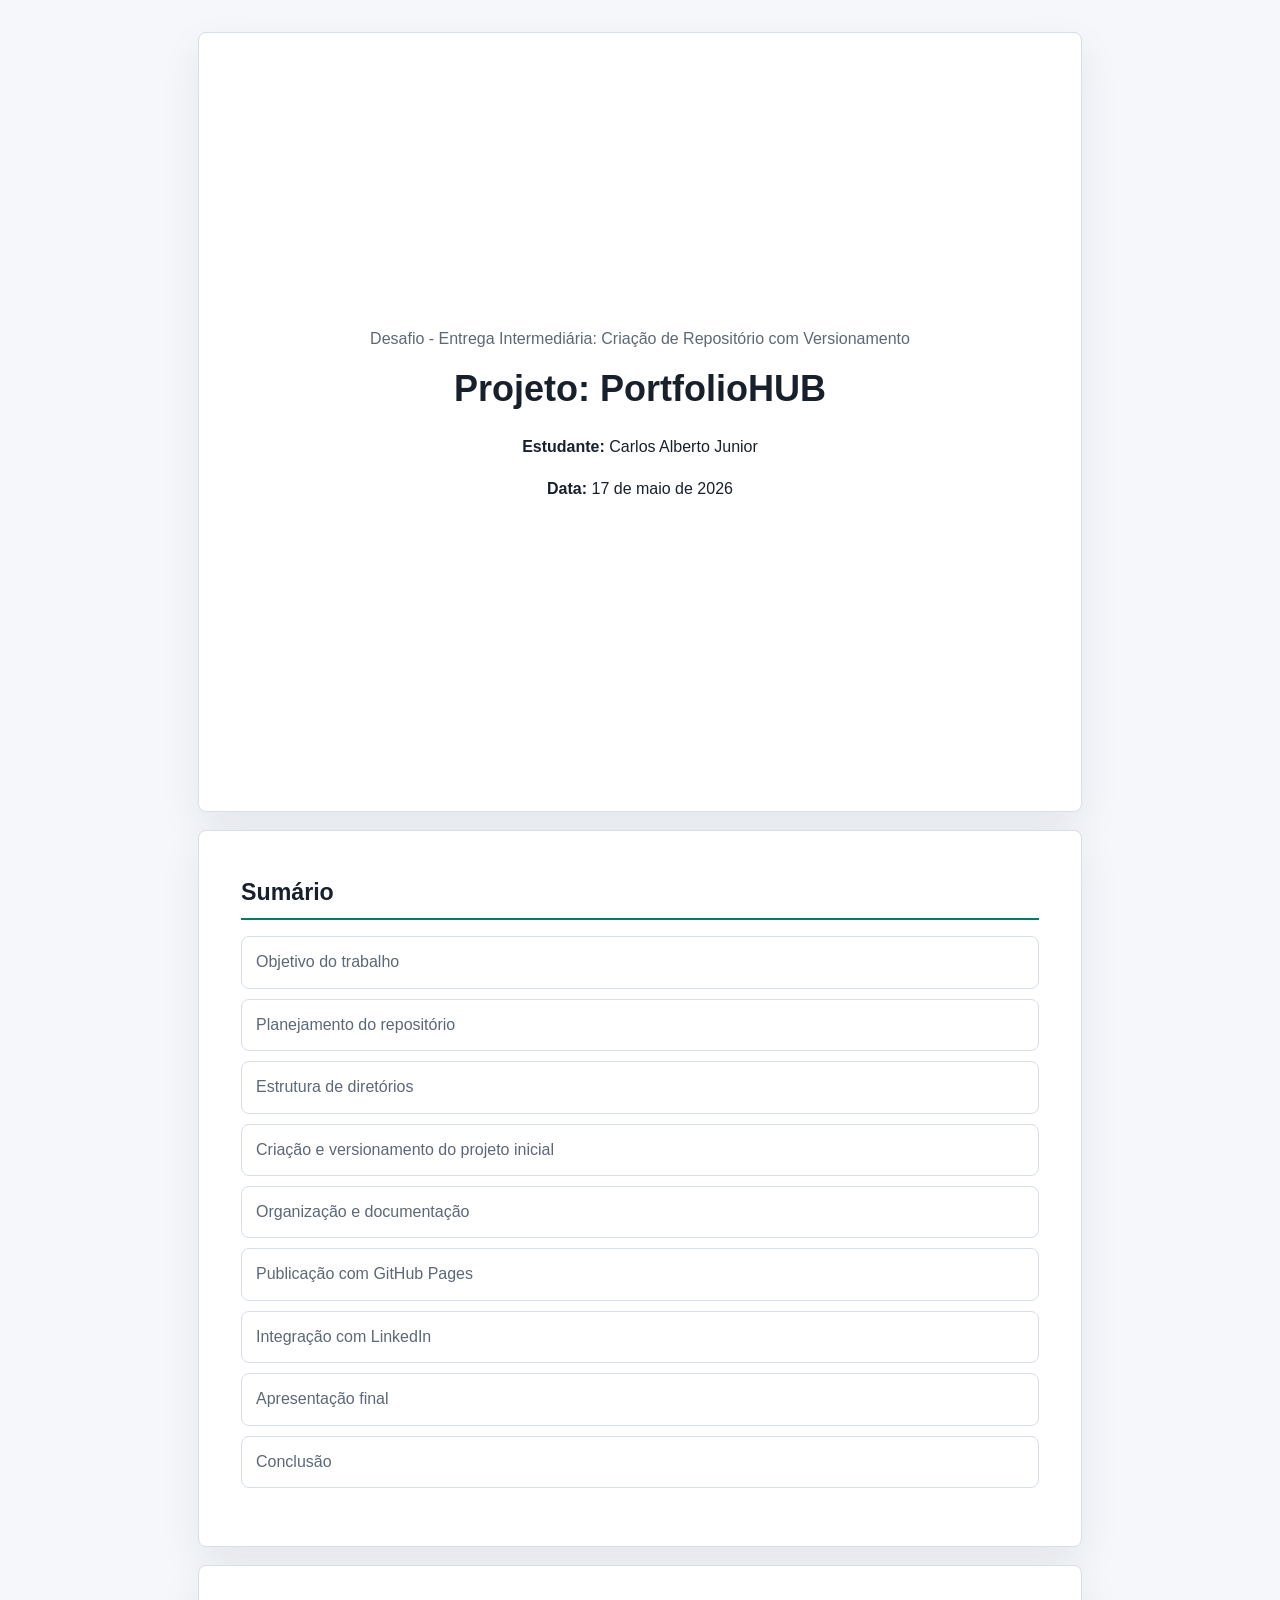
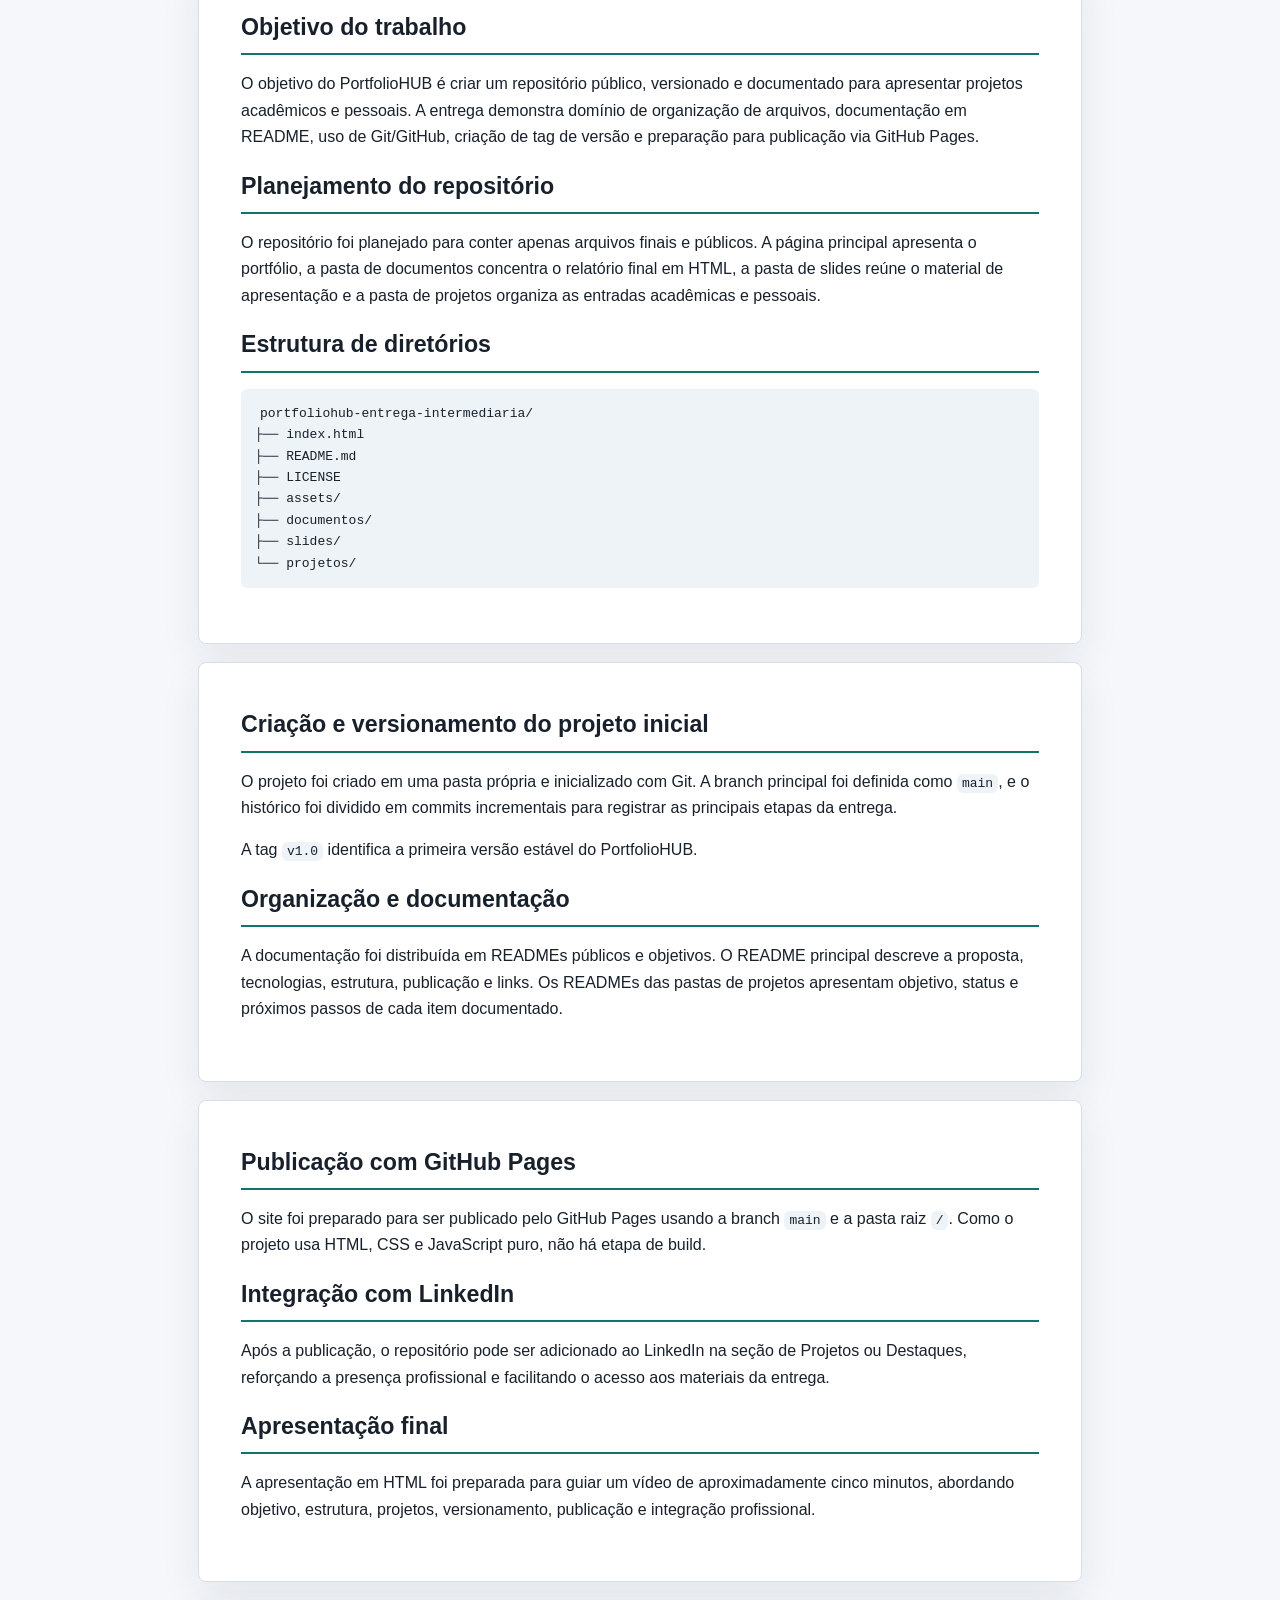
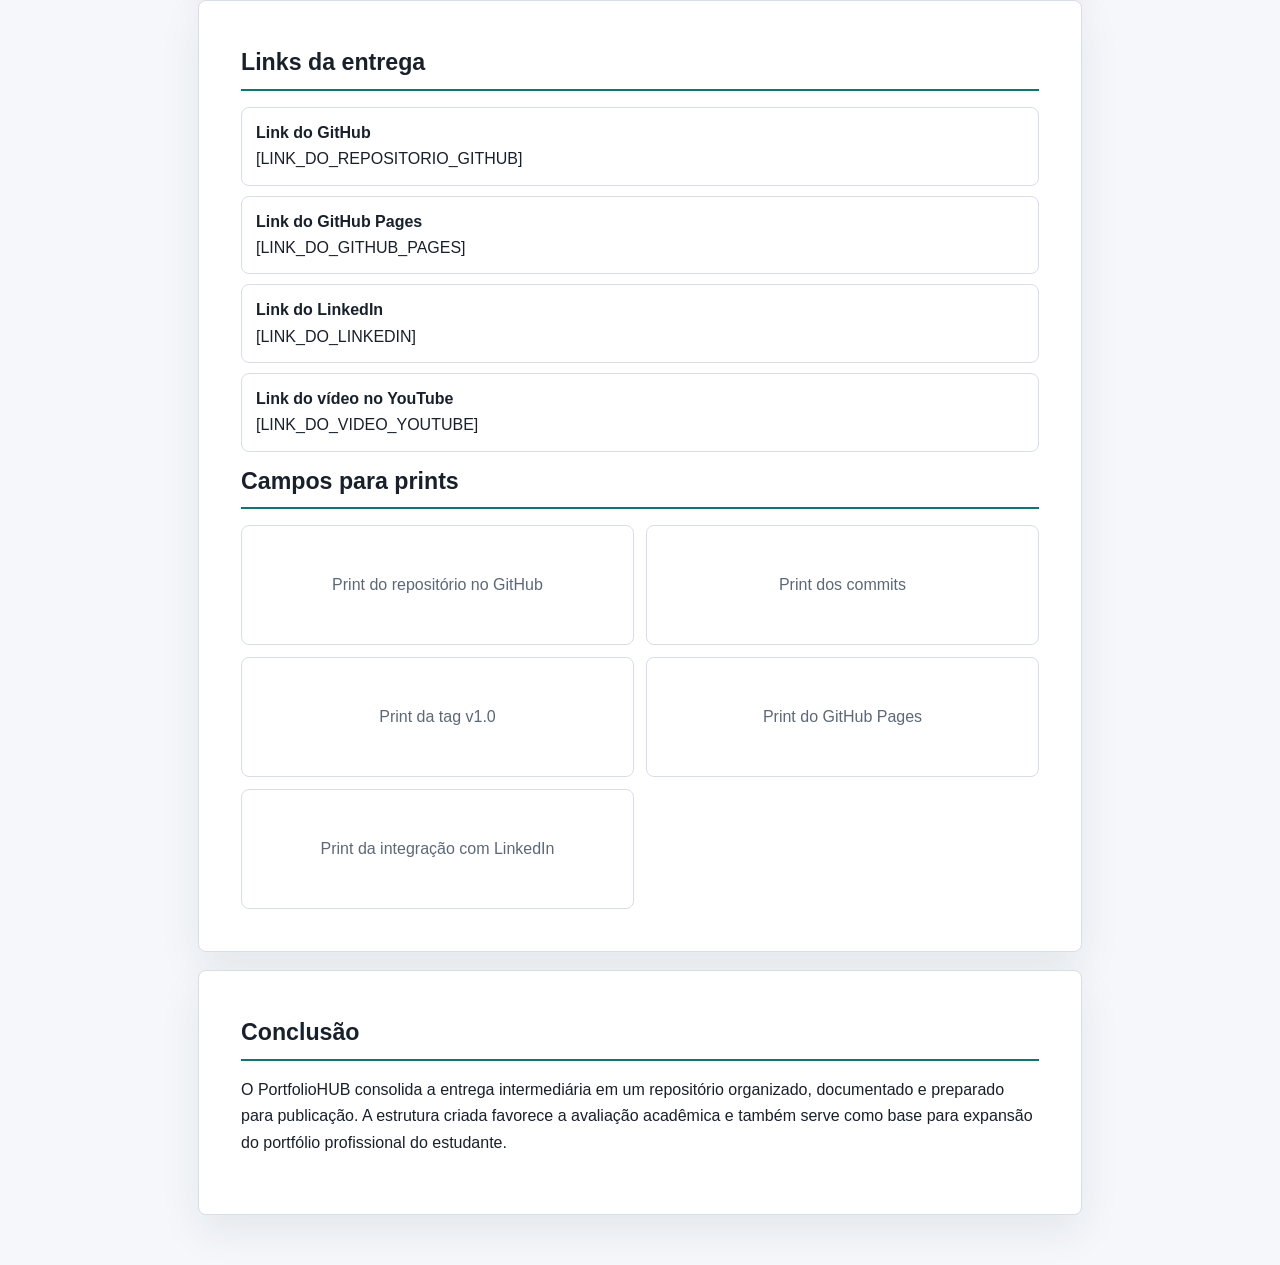
==== documentos/relatorio-final.html @ 45b8c70b "docs: adiciona documentação dos projetos e relatório final" ====
<!DOCTYPE html>
<html lang="pt-BR">
<head>
  <meta charset="UTF-8">
  <meta name="viewport" content="width=device-width, initial-scale=1.0">
  <title>Relatório Final | PortfolioHUB</title>
  <style>
    :root {
      --ink: #18202b;
      --muted: #5c6877;
      --line: #d8dee8;
      --accent: #0f766e;
      --bg: #f5f7fb;
      --paper: #ffffff;
    }

    * {
      box-sizing: border-box;
    }

    body {
      margin: 0;
      background: var(--bg);
      color: var(--ink);
      font-family: Arial, Helvetica, sans-serif;
      line-height: 1.65;
    }

    main {
      max-width: 920px;
      margin: 0 auto;
      padding: 32px 18px;
    }

    .page {
      background: var(--paper);
      border: 1px solid var(--line);
      border-radius: 8px;
      margin-bottom: 18px;
      padding: 42px;
      box-shadow: 0 16px 40px rgba(24, 32, 43, 0.08);
    }

    .cover {
      min-height: 780px;
      display: flex;
      flex-direction: column;
      justify-content: center;
      text-align: center;
    }

    h1,
    h2,
    h3,
    p {
      margin-top: 0;
    }

    h1 {
      font-size: 2.25rem;
      line-height: 1.15;
      margin-bottom: 1.5rem;
    }

    h2 {
      border-bottom: 2px solid var(--accent);
      font-size: 1.45rem;
      margin-bottom: 1rem;
      padding-bottom: 0.45rem;
    }

    h3 {
      color: var(--accent);
      font-size: 1rem;
      margin-bottom: 0.4rem;
    }

    .muted,
    li {
      color: var(--muted);
    }

    .summary {
      display: grid;
      gap: 10px;
      list-style: none;
      padding: 0;
    }

    .summary li,
    .field,
    .print-box {
      border: 1px solid var(--line);
      border-radius: 8px;
      padding: 12px 14px;
    }

    .field {
      margin: 10px 0;
    }

    .field strong {
      display: block;
    }

    .print-grid {
      display: grid;
      grid-template-columns: repeat(2, minmax(0, 1fr));
      gap: 12px;
    }

    .print-box {
      align-items: center;
      color: var(--muted);
      display: flex;
      min-height: 120px;
      justify-content: center;
      text-align: center;
    }

    code,
    pre {
      background: #eef3f7;
      border-radius: 6px;
    }

    code {
      padding: 2px 5px;
    }

    pre {
      overflow: auto;
      padding: 14px;
    }

    @media print {
      body {
        background: #ffffff;
      }

      main {
        max-width: none;
        padding: 0;
      }

      .page {
        border: 0;
        box-shadow: none;
        break-after: page;
        margin: 0;
        min-height: 100vh;
      }
    }
  </style>
</head>
<body>
  <main>
    <section class="page cover">
      <p class="muted">Desafio - Entrega Intermediária: Criação de Repositório com Versionamento</p>
      <h1>Projeto: PortfolioHUB</h1>
      <p><strong>Estudante:</strong> Carlos Alberto Junior</p>
      <p><strong>Data:</strong> 17 de maio de 2026</p>
    </section>

    <section class="page">
      <h2>Sumário</h2>
      <ol class="summary">
        <li>Objetivo do trabalho</li>
        <li>Planejamento do repositório</li>
        <li>Estrutura de diretórios</li>
        <li>Criação e versionamento do projeto inicial</li>
        <li>Organização e documentação</li>
        <li>Publicação com GitHub Pages</li>
        <li>Integração com LinkedIn</li>
        <li>Apresentação final</li>
        <li>Conclusão</li>
      </ol>
    </section>

    <section class="page">
      <h2>Objetivo do trabalho</h2>
      <p>O objetivo do PortfolioHUB é criar um repositório público, versionado e documentado para apresentar projetos acadêmicos e pessoais. A entrega demonstra domínio de organização de arquivos, documentação em README, uso de Git/GitHub, criação de tag de versão e preparação para publicação via GitHub Pages.</p>

      <h2>Planejamento do repositório</h2>
      <p>O repositório foi planejado para conter apenas arquivos finais e públicos. A página principal apresenta o portfólio, a pasta de documentos concentra o relatório final em HTML, a pasta de slides reúne o material de apresentação e a pasta de projetos organiza as entradas acadêmicas e pessoais.</p>

      <h2>Estrutura de diretórios</h2>
      <pre><code>portfoliohub-entrega-intermediaria/
├── index.html
├── README.md
├── LICENSE
├── assets/
├── documentos/
├── slides/
└── projetos/</code></pre>
    </section>

    <section class="page">
      <h2>Criação e versionamento do projeto inicial</h2>
      <p>O projeto foi criado em uma pasta própria e inicializado com Git. A branch principal foi definida como <code>main</code>, e o histórico foi dividido em commits incrementais para registrar as principais etapas da entrega.</p>
      <p>A tag <code>v1.0</code> identifica a primeira versão estável do PortfolioHUB.</p>

      <h2>Organização e documentação</h2>
      <p>A documentação foi distribuída em READMEs públicos e objetivos. O README principal descreve a proposta, tecnologias, estrutura, publicação e links. Os READMEs das pastas de projetos apresentam objetivo, status e próximos passos de cada item documentado.</p>
    </section>

    <section class="page">
      <h2>Publicação com GitHub Pages</h2>
      <p>O site foi preparado para ser publicado pelo GitHub Pages usando a branch <code>main</code> e a pasta raiz <code>/</code>. Como o projeto usa HTML, CSS e JavaScript puro, não há etapa de build.</p>

      <h2>Integração com LinkedIn</h2>
      <p>Após a publicação, o repositório pode ser adicionado ao LinkedIn na seção de Projetos ou Destaques, reforçando a presença profissional e facilitando o acesso aos materiais da entrega.</p>

      <h2>Apresentação final</h2>
      <p>A apresentação em HTML foi preparada para guiar um vídeo de aproximadamente cinco minutos, abordando objetivo, estrutura, projetos, versionamento, publicação e integração profissional.</p>
    </section>

    <section class="page">
      <h2>Links da entrega</h2>
      <div class="field"><strong>Link do GitHub</strong>[LINK_DO_REPOSITORIO_GITHUB]</div>
      <div class="field"><strong>Link do GitHub Pages</strong>[LINK_DO_GITHUB_PAGES]</div>
      <div class="field"><strong>Link do LinkedIn</strong>[LINK_DO_LINKEDIN]</div>
      <div class="field"><strong>Link do vídeo no YouTube</strong>[LINK_DO_VIDEO_YOUTUBE]</div>

      <h2>Campos para prints</h2>
      <div class="print-grid">
        <div class="print-box">Print do repositório no GitHub</div>
        <div class="print-box">Print dos commits</div>
        <div class="print-box">Print da tag v1.0</div>
        <div class="print-box">Print do GitHub Pages</div>
        <div class="print-box">Print da integração com LinkedIn</div>
      </div>
    </section>

    <section class="page">
      <h2>Conclusão</h2>
      <p>O PortfolioHUB consolida a entrega intermediária em um repositório organizado, documentado e preparado para publicação. A estrutura criada favorece a avaliação acadêmica e também serve como base para expansão do portfólio profissional do estudante.</p>
    </section>
  </main>
</body>
</html>
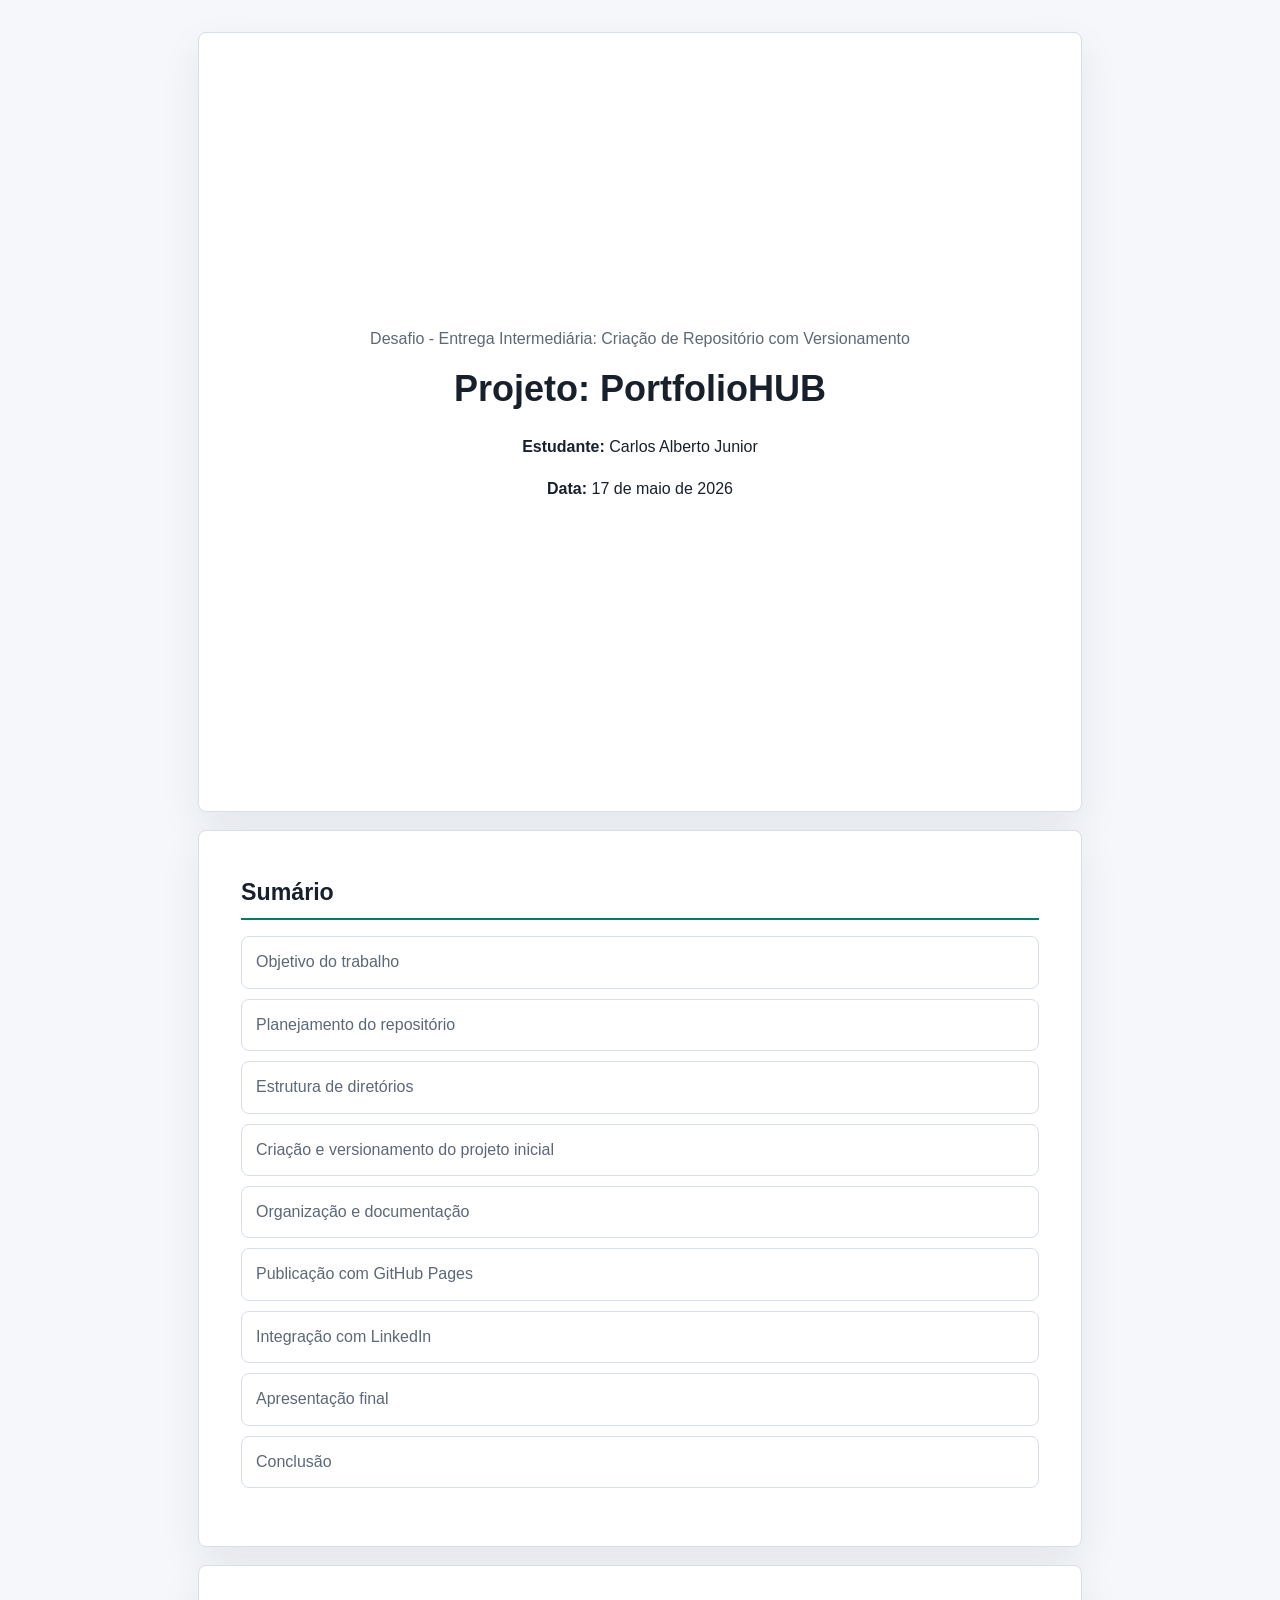
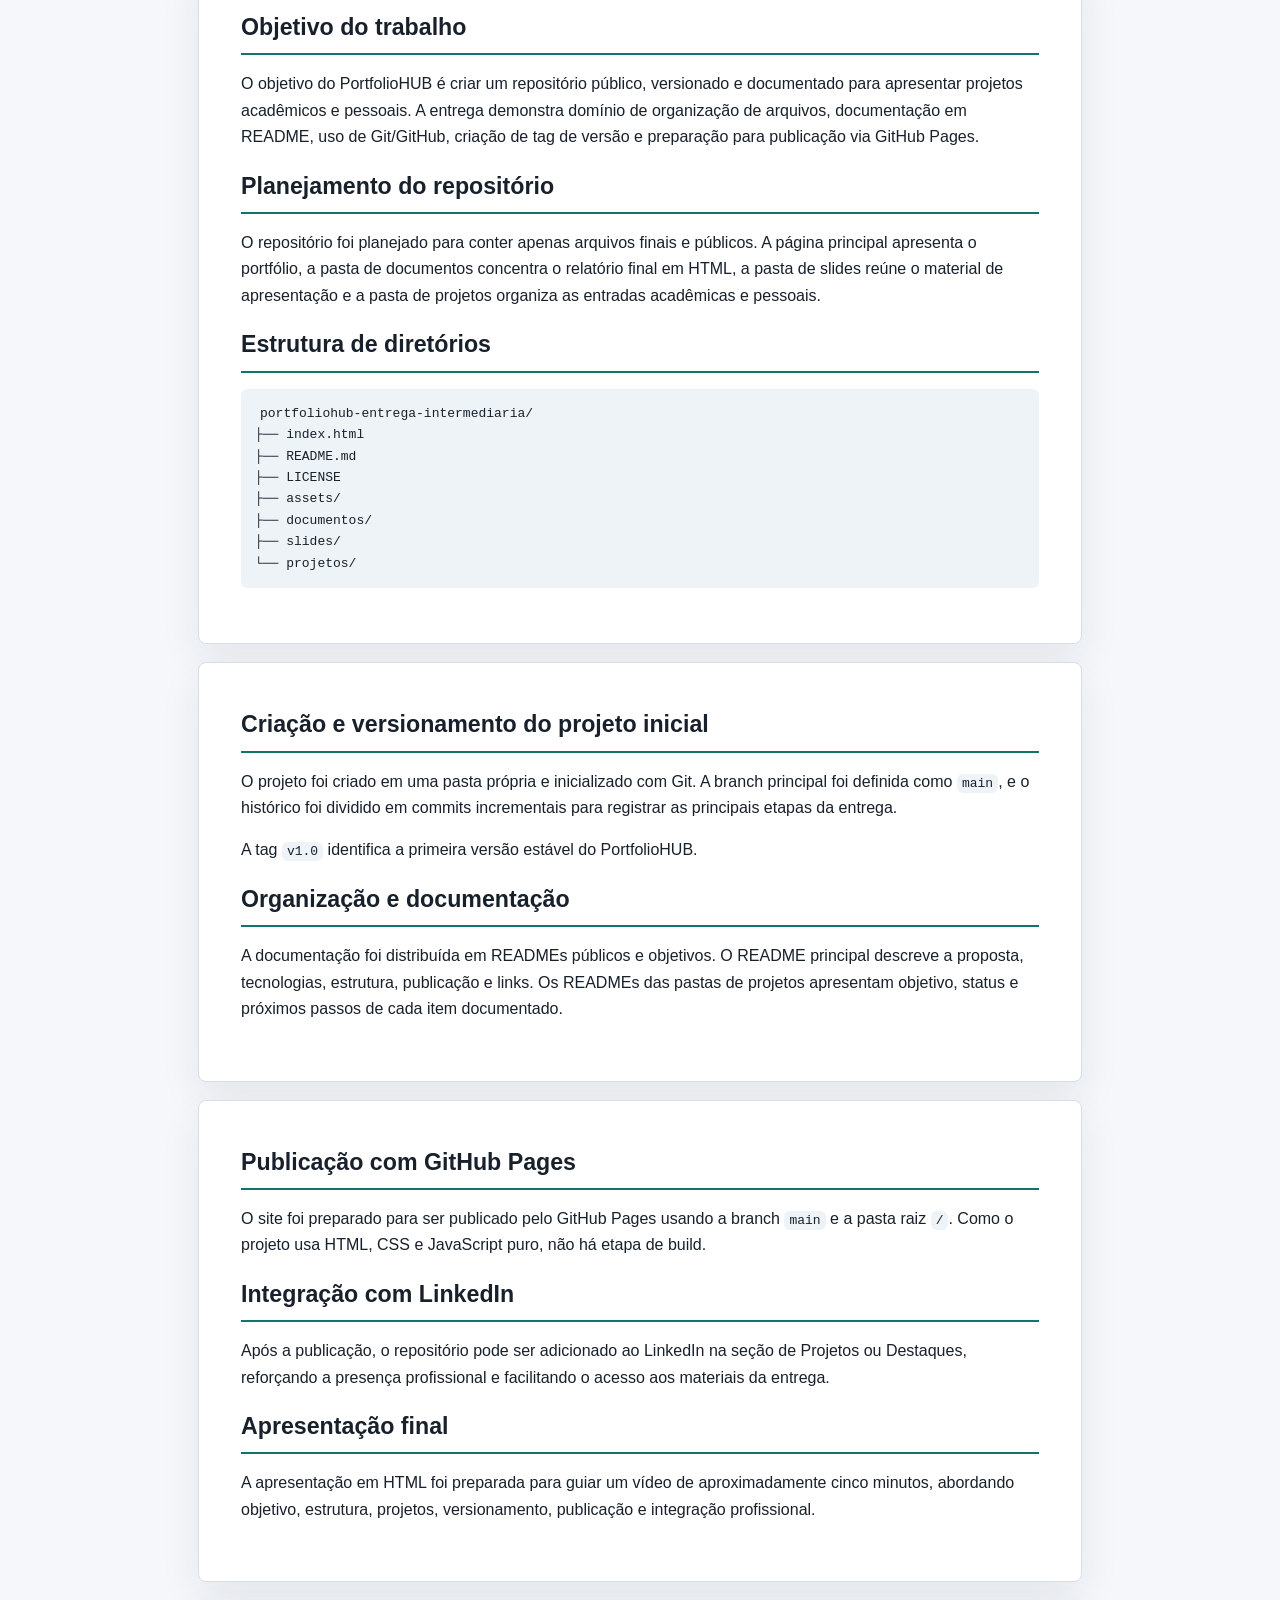
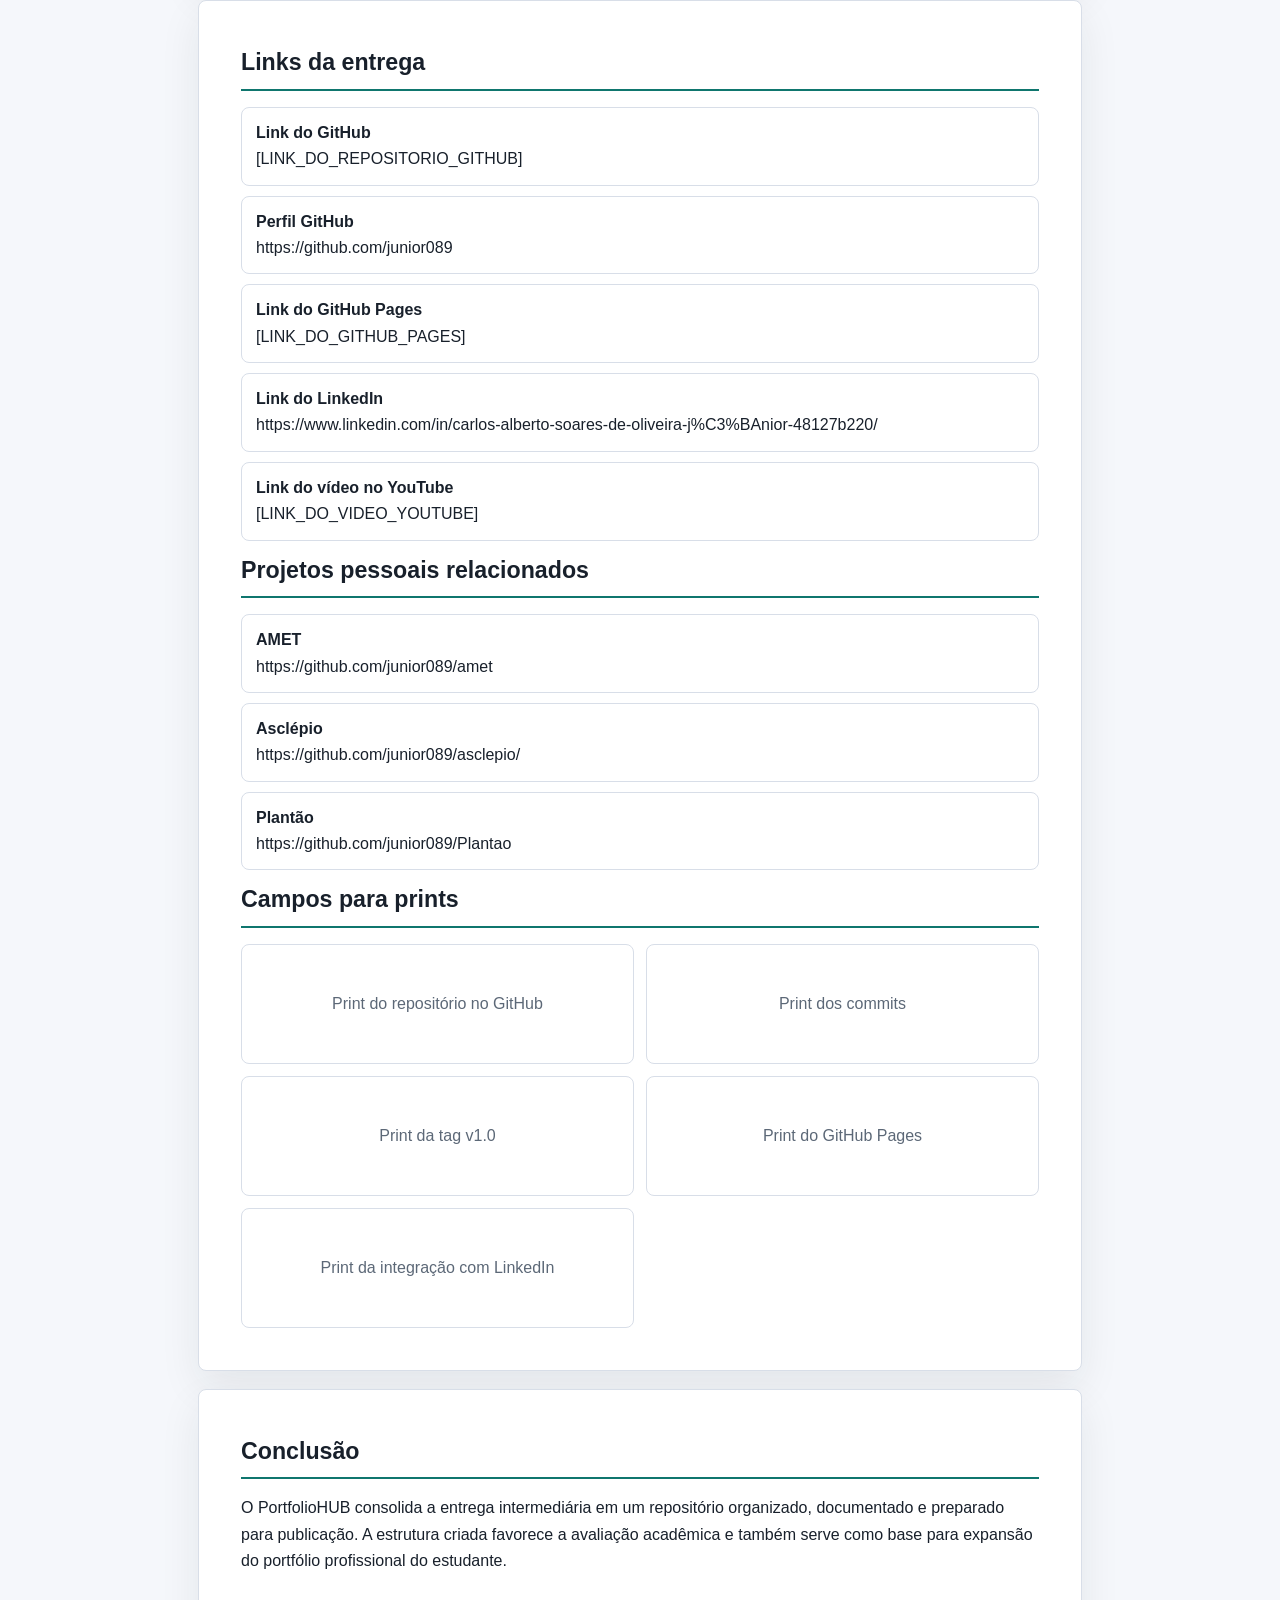
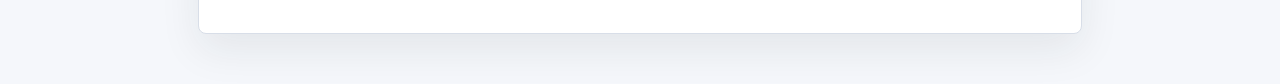
==== commit e3a4f7ec: "docs: atualiza links profissionais e projetos pessoais" ====
--- a/documentos/relatorio-final.html
+++ b/documentos/relatorio-final.html
@@ -218,9 +218,15 @@
     <section class="page">
       <h2>Links da entrega</h2>
       <div class="field"><strong>Link do GitHub</strong>[LINK_DO_REPOSITORIO_GITHUB]</div>
+      <div class="field"><strong>Perfil GitHub</strong>https://github.com/junior089</div>
       <div class="field"><strong>Link do GitHub Pages</strong>[LINK_DO_GITHUB_PAGES]</div>
-      <div class="field"><strong>Link do LinkedIn</strong>[LINK_DO_LINKEDIN]</div>
+      <div class="field"><strong>Link do LinkedIn</strong>https://www.linkedin.com/in/carlos-alberto-soares-de-oliveira-j%C3%BAnior-48127b220/</div>
       <div class="field"><strong>Link do vídeo no YouTube</strong>[LINK_DO_VIDEO_YOUTUBE]</div>
+
+      <h2>Projetos pessoais relacionados</h2>
+      <div class="field"><strong>AMET</strong>https://github.com/junior089/amet</div>
+      <div class="field"><strong>Asclépio</strong>https://github.com/junior089/asclepio/</div>
+      <div class="field"><strong>Plantão</strong>https://github.com/junior089/Plantao</div>
 
       <h2>Campos para prints</h2>
       <div class="print-grid">
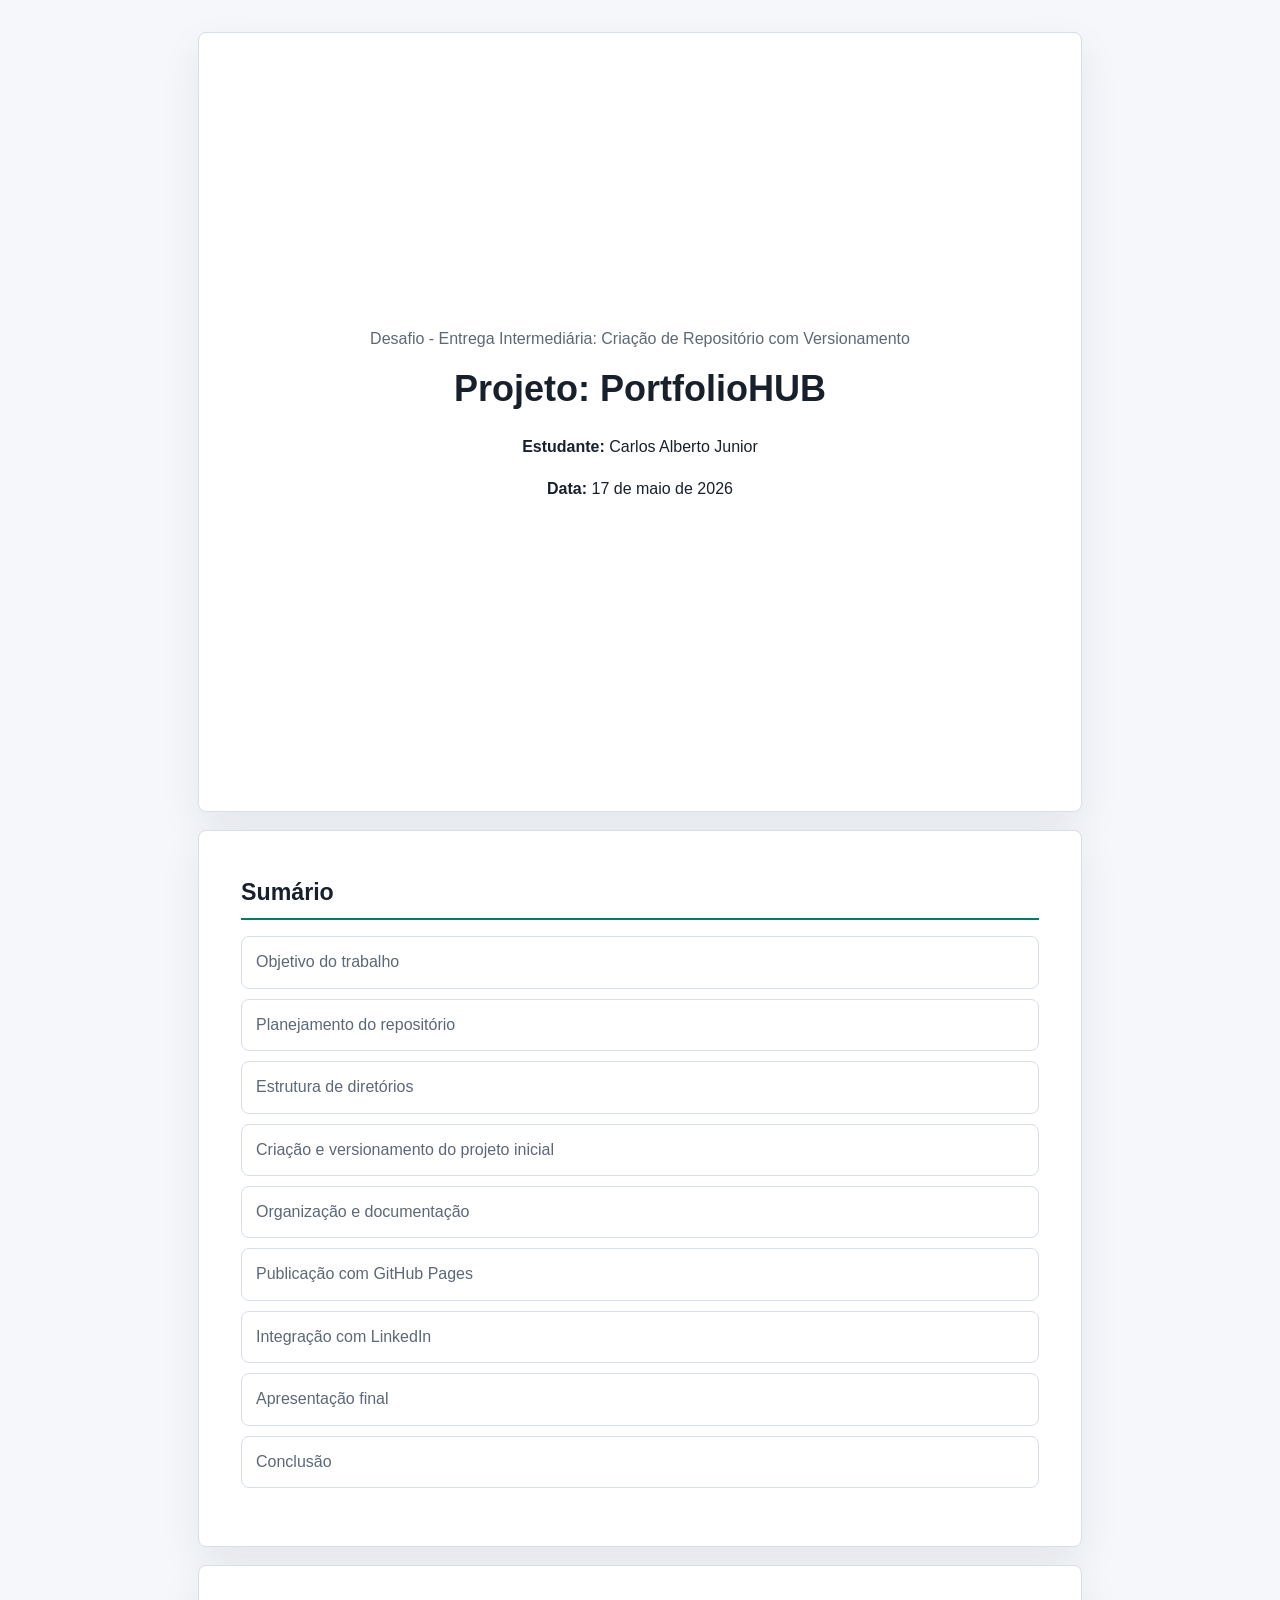
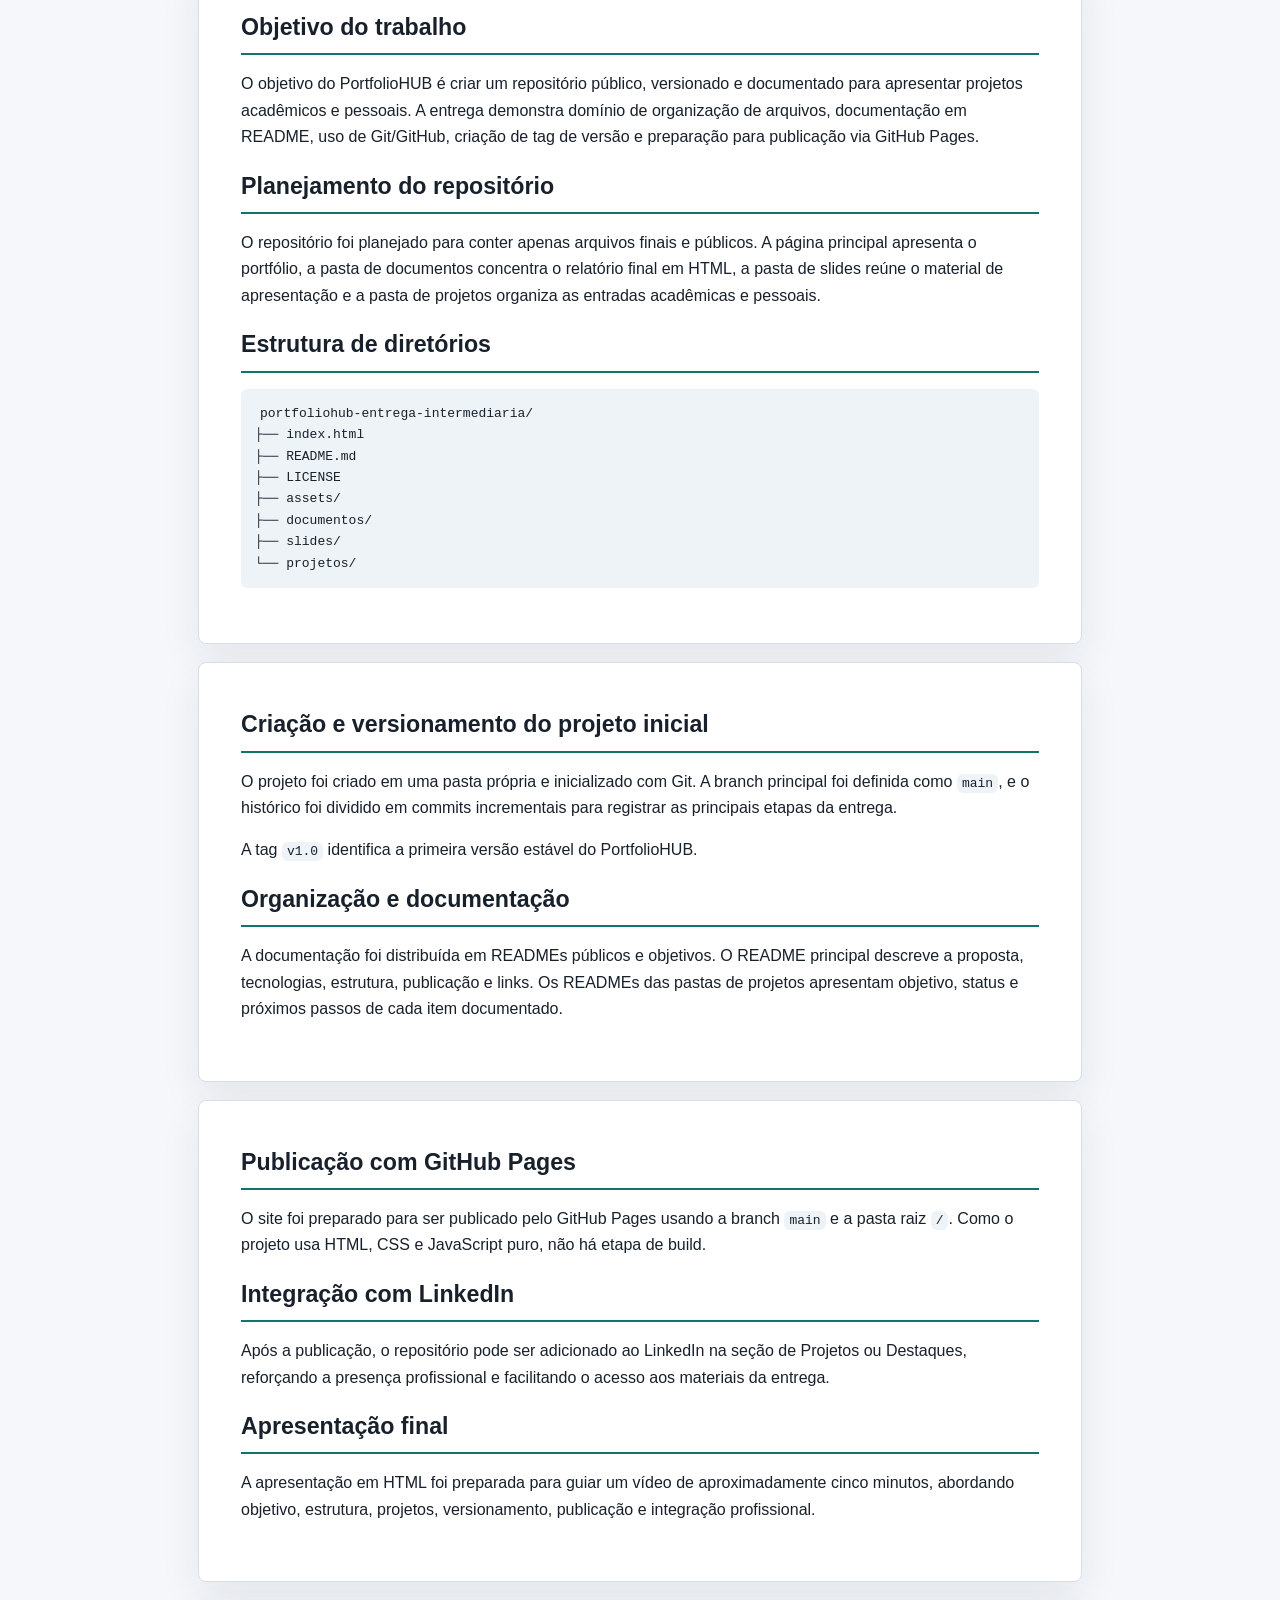
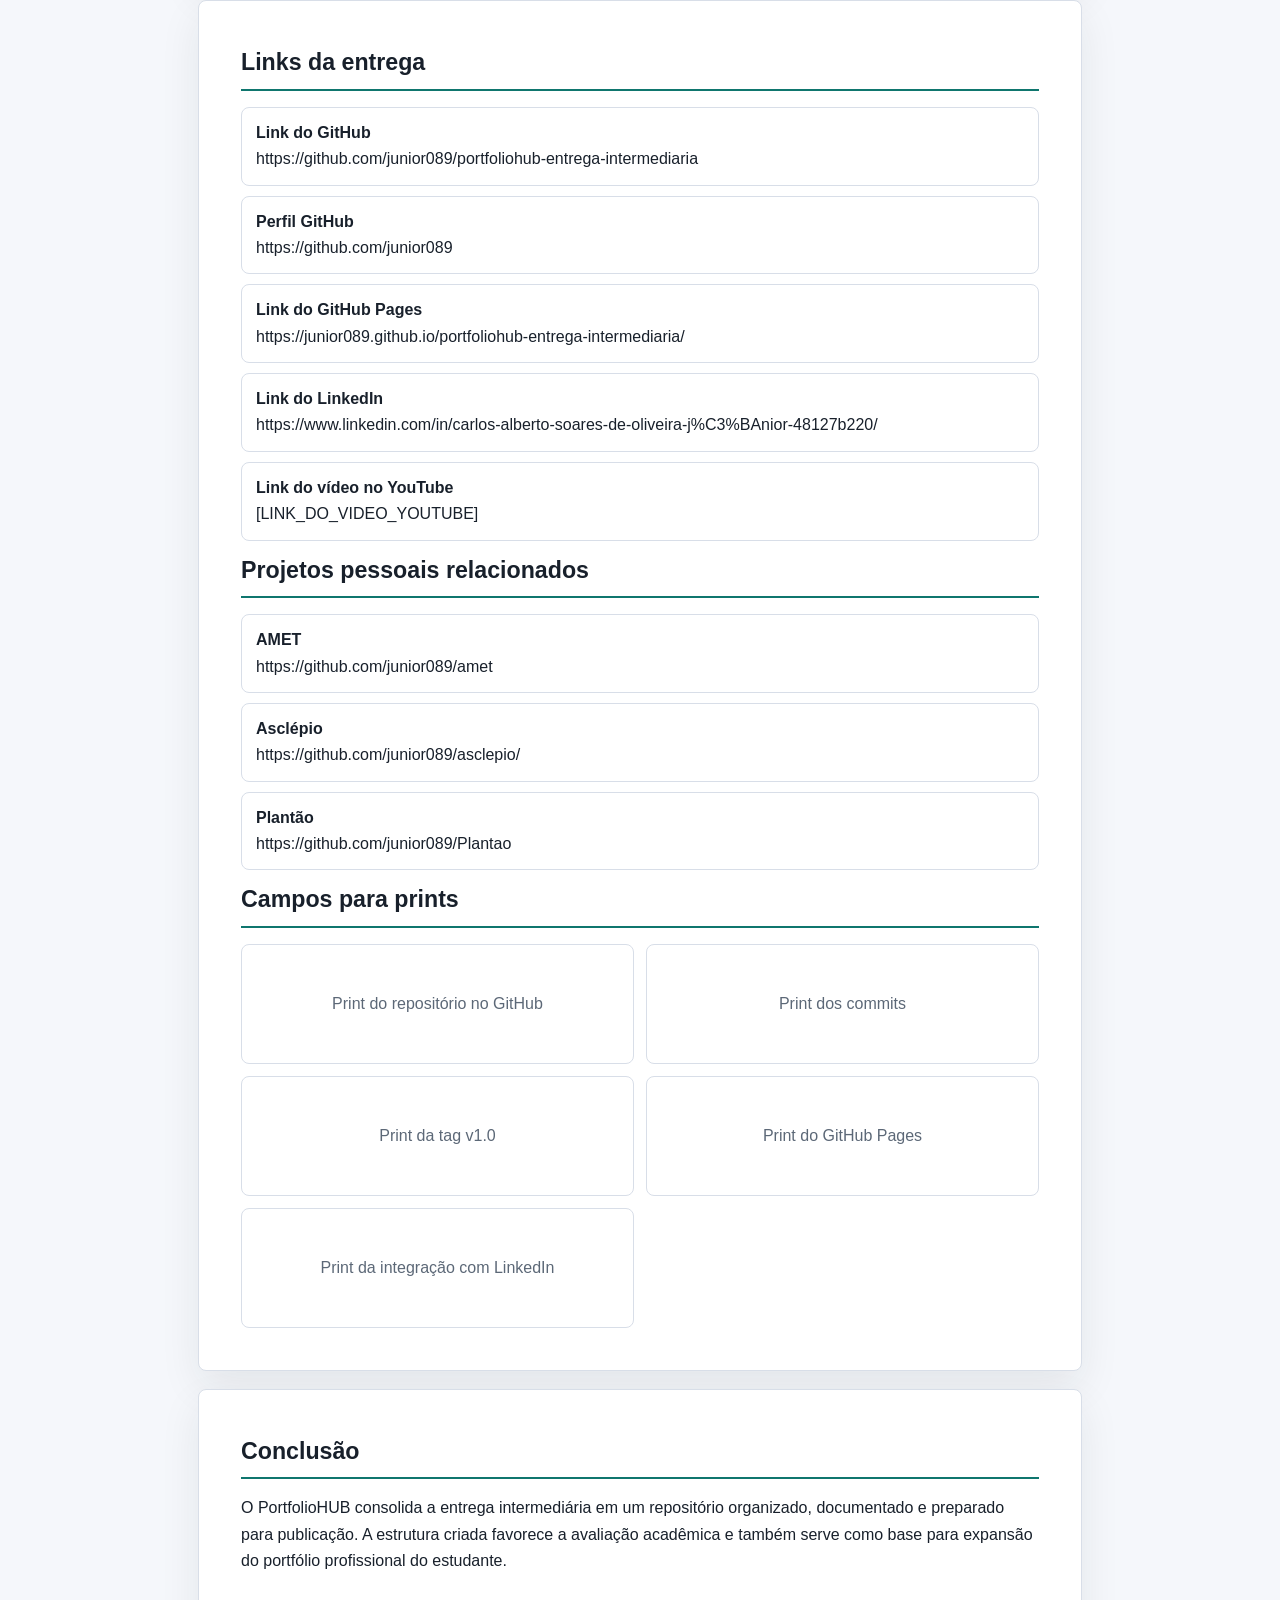
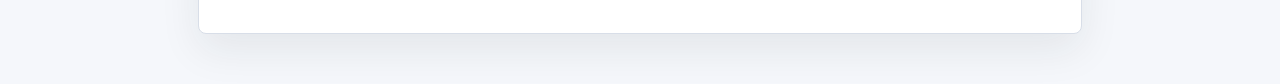
==== commit 6c31c903: "docs: adiciona links finais da publicação" ====
--- a/documentos/relatorio-final.html
+++ b/documentos/relatorio-final.html
@@ -217,9 +217,9 @@
 
     <section class="page">
       <h2>Links da entrega</h2>
-      <div class="field"><strong>Link do GitHub</strong>[LINK_DO_REPOSITORIO_GITHUB]</div>
+      <div class="field"><strong>Link do GitHub</strong>https://github.com/junior089/portfoliohub-entrega-intermediaria</div>
       <div class="field"><strong>Perfil GitHub</strong>https://github.com/junior089</div>
-      <div class="field"><strong>Link do GitHub Pages</strong>[LINK_DO_GITHUB_PAGES]</div>
+      <div class="field"><strong>Link do GitHub Pages</strong>https://junior089.github.io/portfoliohub-entrega-intermediaria/</div>
       <div class="field"><strong>Link do LinkedIn</strong>https://www.linkedin.com/in/carlos-alberto-soares-de-oliveira-j%C3%BAnior-48127b220/</div>
       <div class="field"><strong>Link do vídeo no YouTube</strong>[LINK_DO_VIDEO_YOUTUBE]</div>
 
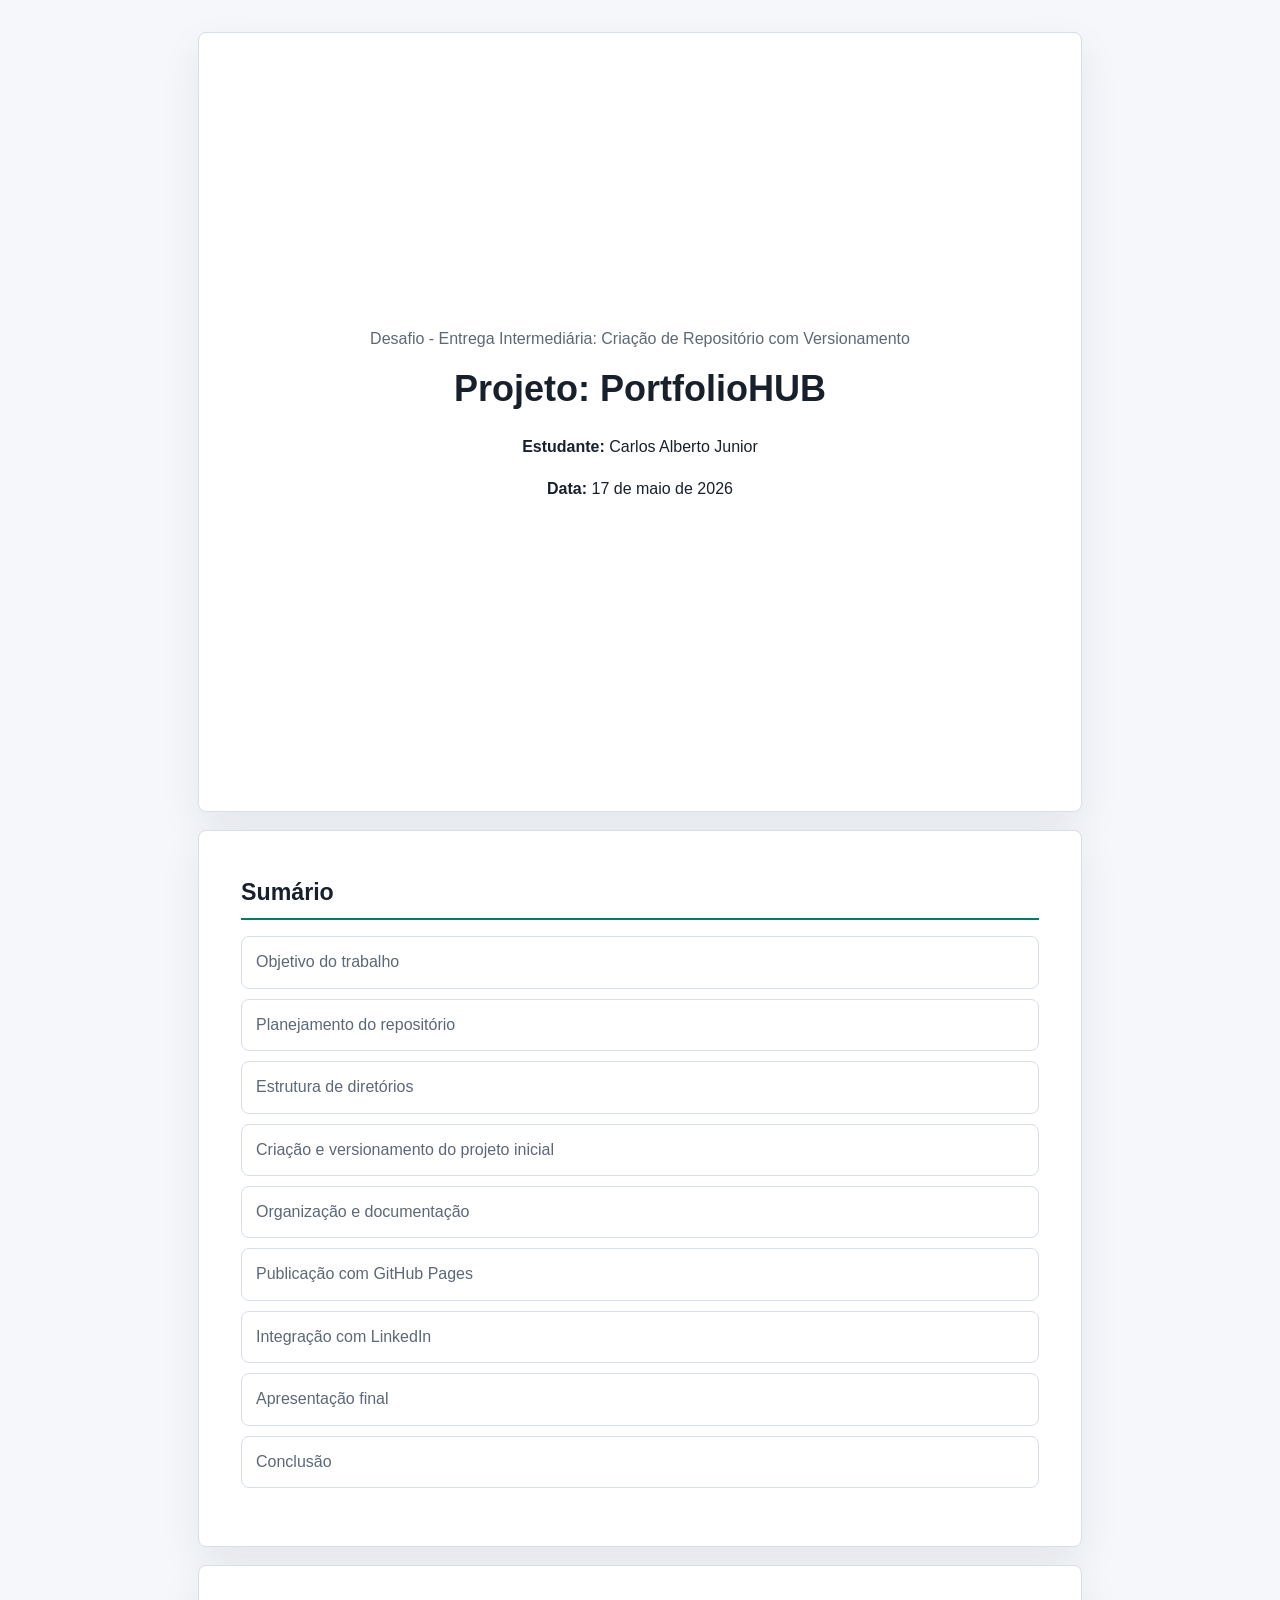
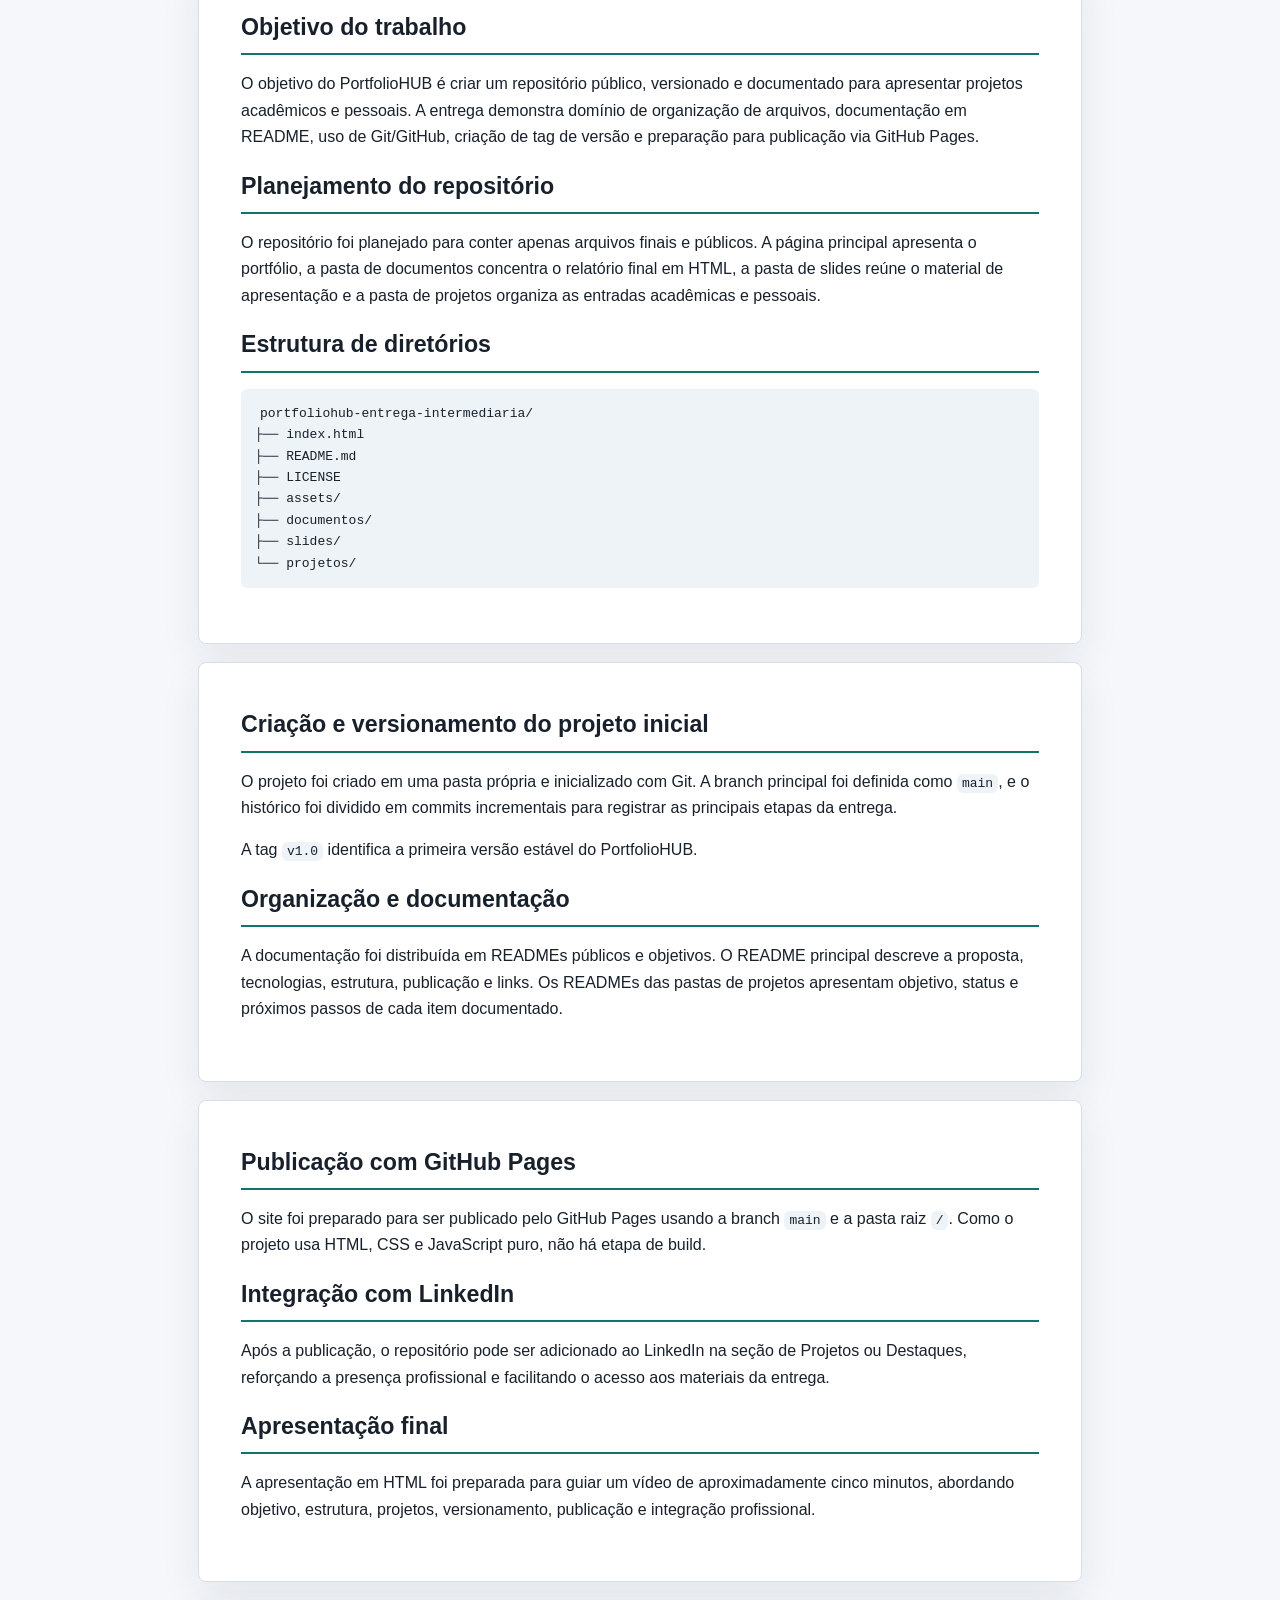
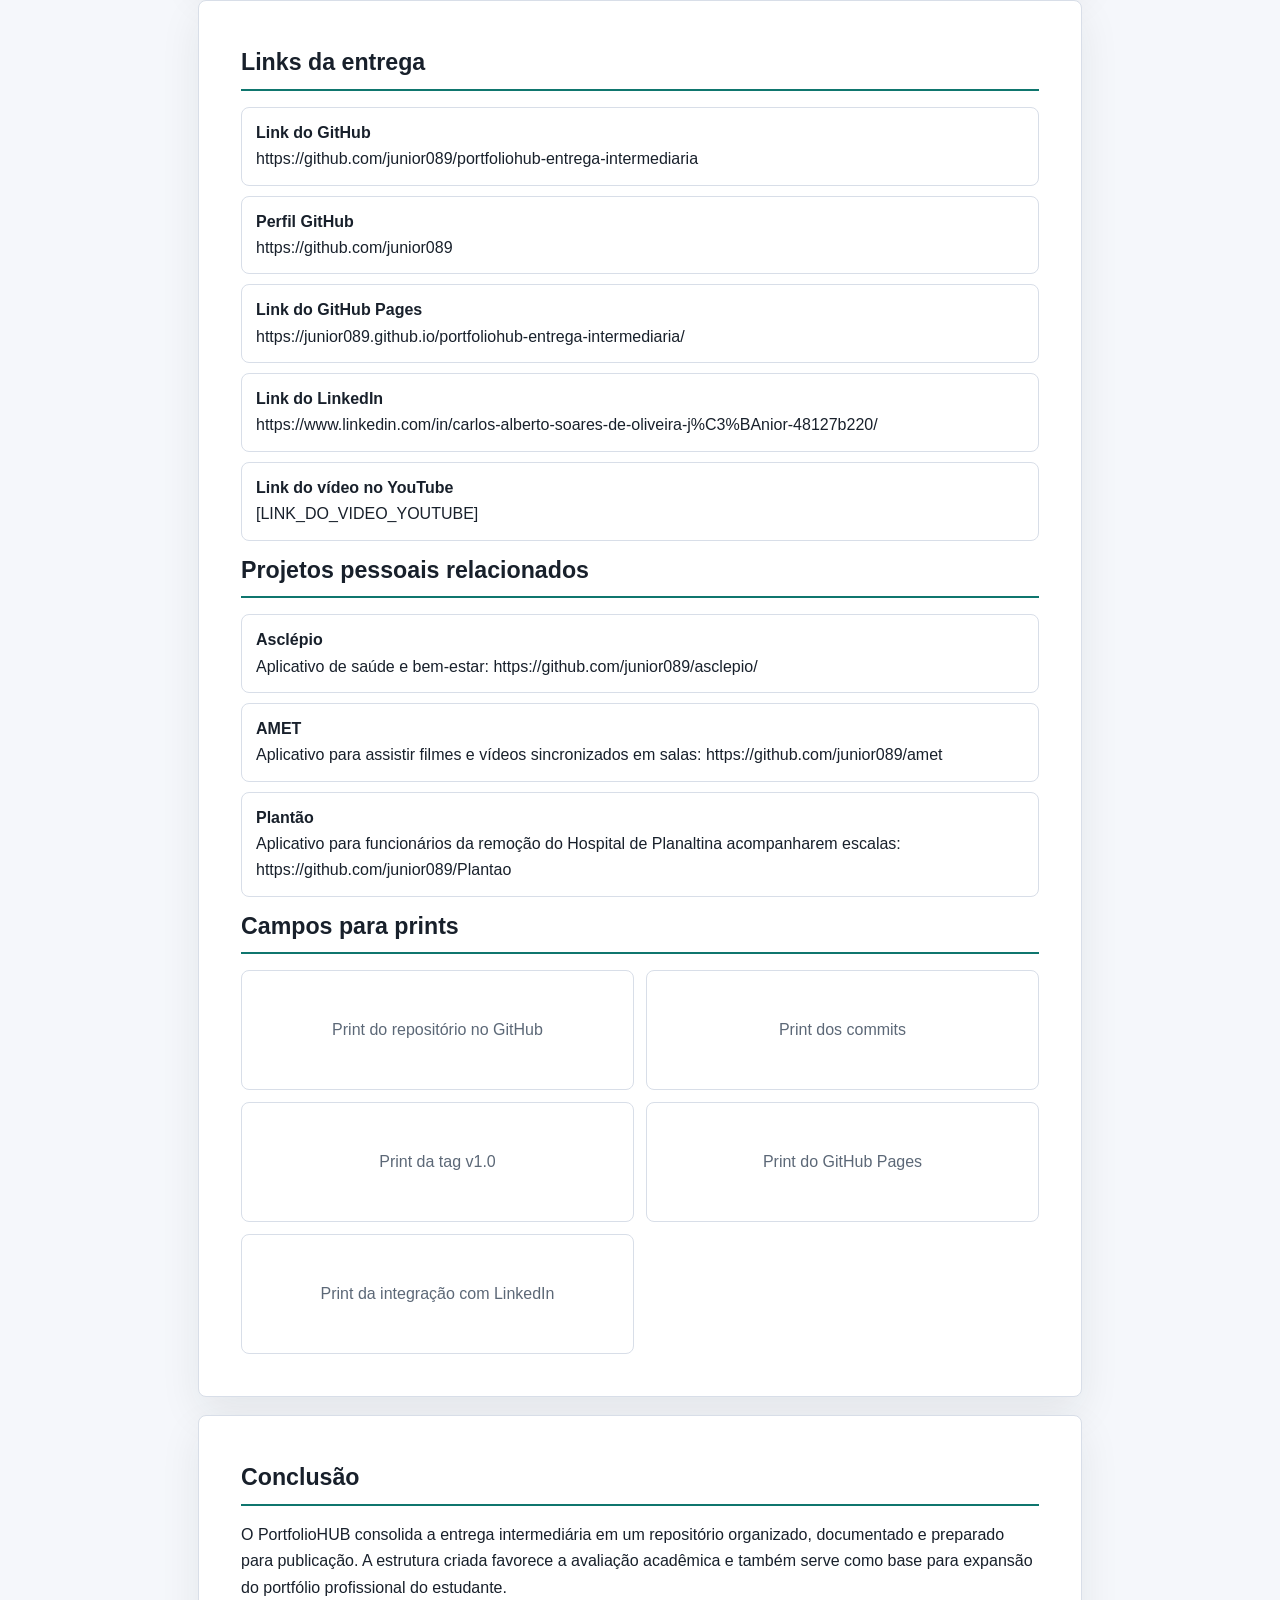
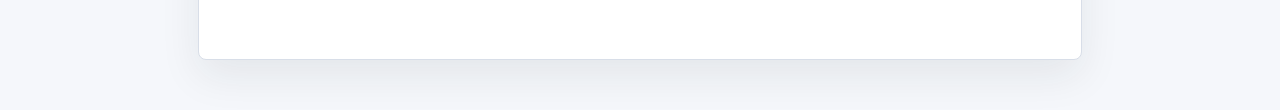
==== commit eefe146d: "fix: corrige projetos pessoais e refina interface" ====
--- a/documentos/relatorio-final.html
+++ b/documentos/relatorio-final.html
@@ -224,9 +224,9 @@
       <div class="field"><strong>Link do vídeo no YouTube</strong>[LINK_DO_VIDEO_YOUTUBE]</div>
 
       <h2>Projetos pessoais relacionados</h2>
-      <div class="field"><strong>AMET</strong>https://github.com/junior089/amet</div>
-      <div class="field"><strong>Asclépio</strong>https://github.com/junior089/asclepio/</div>
-      <div class="field"><strong>Plantão</strong>https://github.com/junior089/Plantao</div>
+      <div class="field"><strong>Asclépio</strong>Aplicativo de saúde e bem-estar: https://github.com/junior089/asclepio/</div>
+      <div class="field"><strong>AMET</strong>Aplicativo para assistir filmes e vídeos sincronizados em salas: https://github.com/junior089/amet</div>
+      <div class="field"><strong>Plantão</strong>Aplicativo para funcionários da remoção do Hospital de Planaltina acompanharem escalas: https://github.com/junior089/Plantao</div>
 
       <h2>Campos para prints</h2>
       <div class="print-grid">
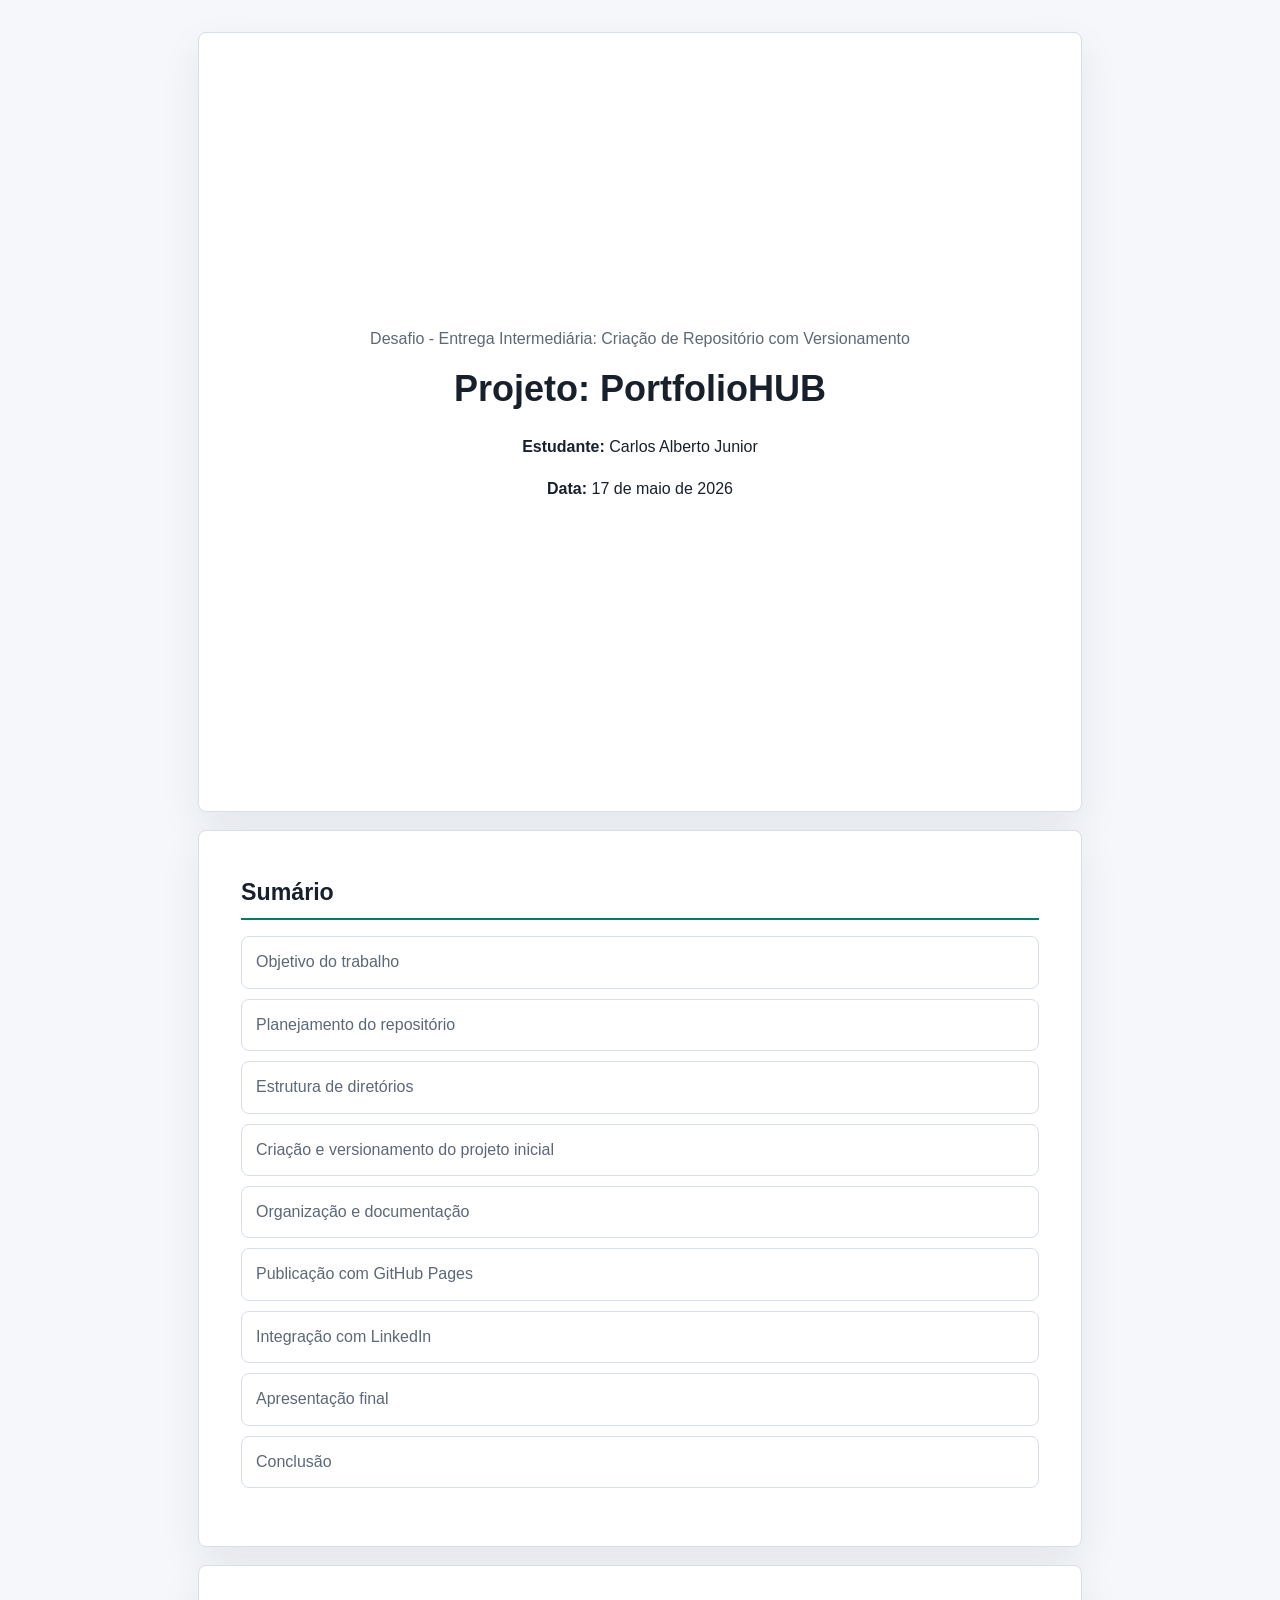
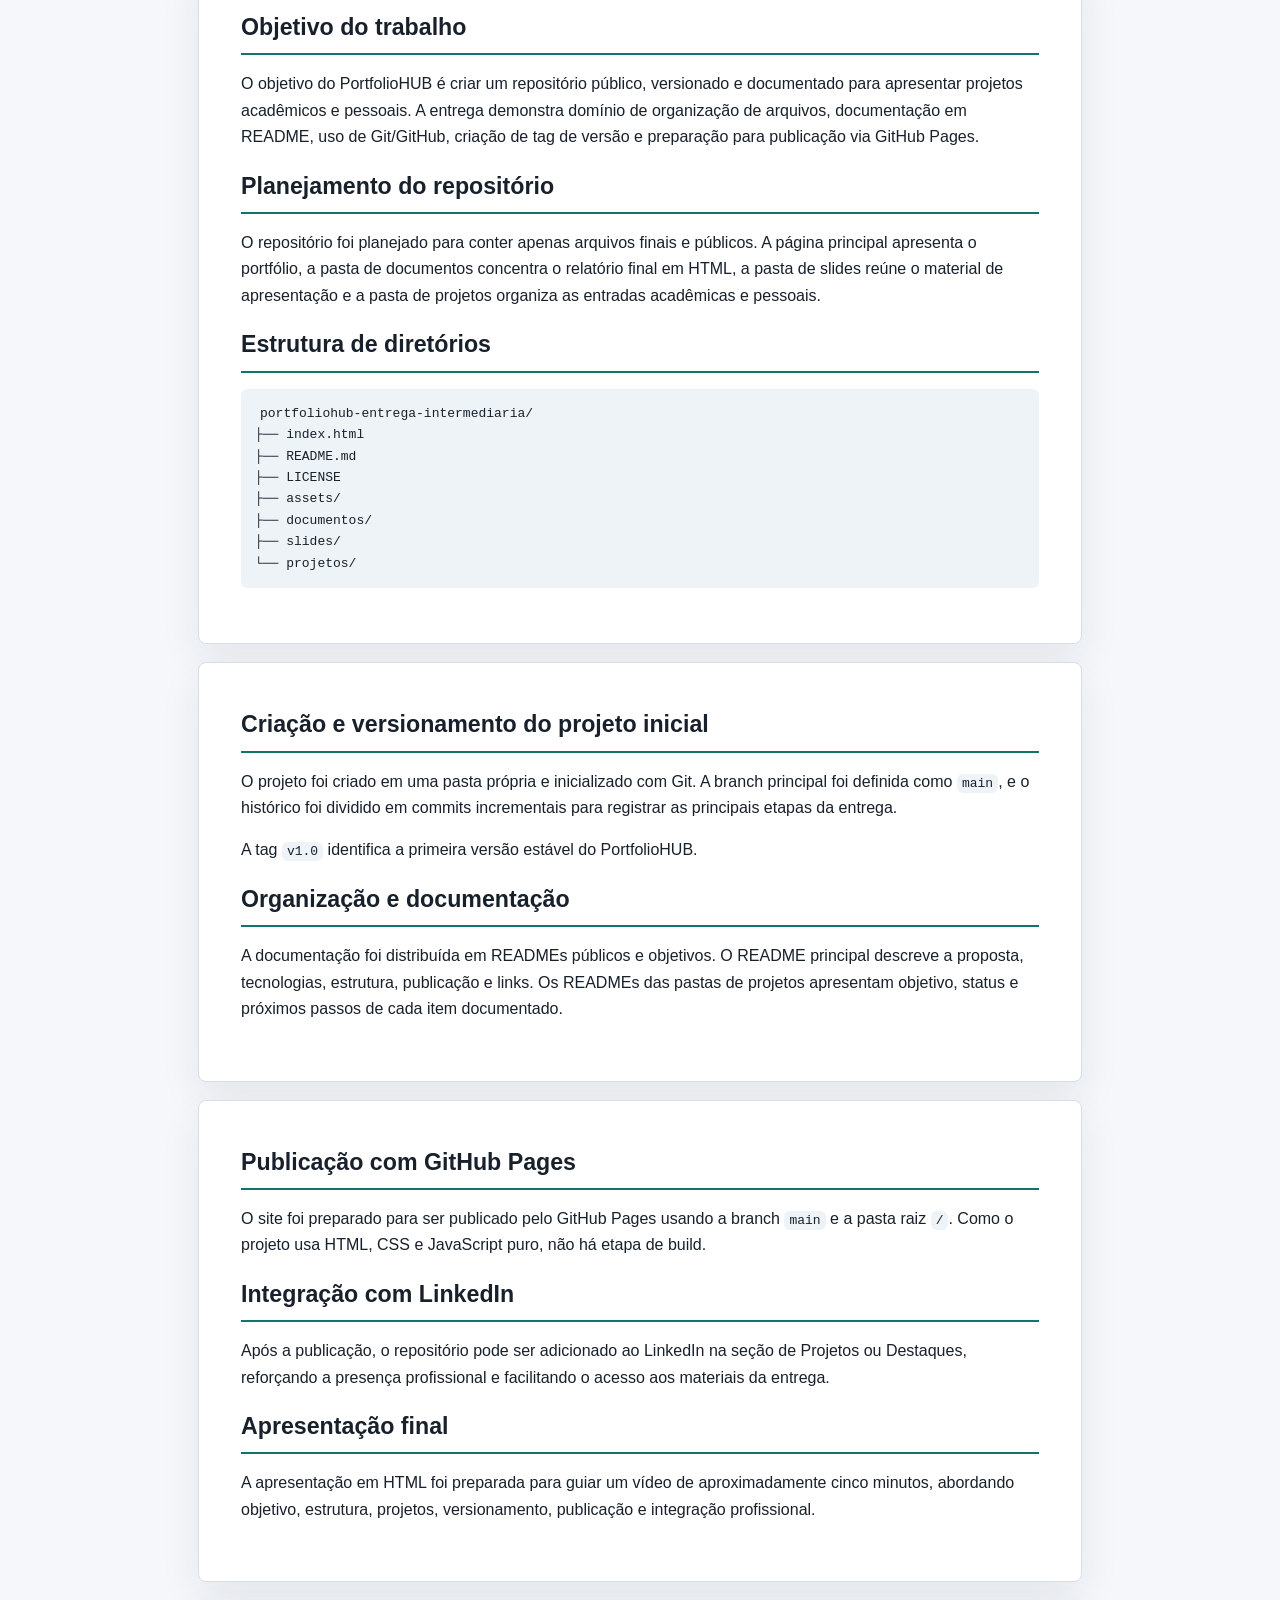
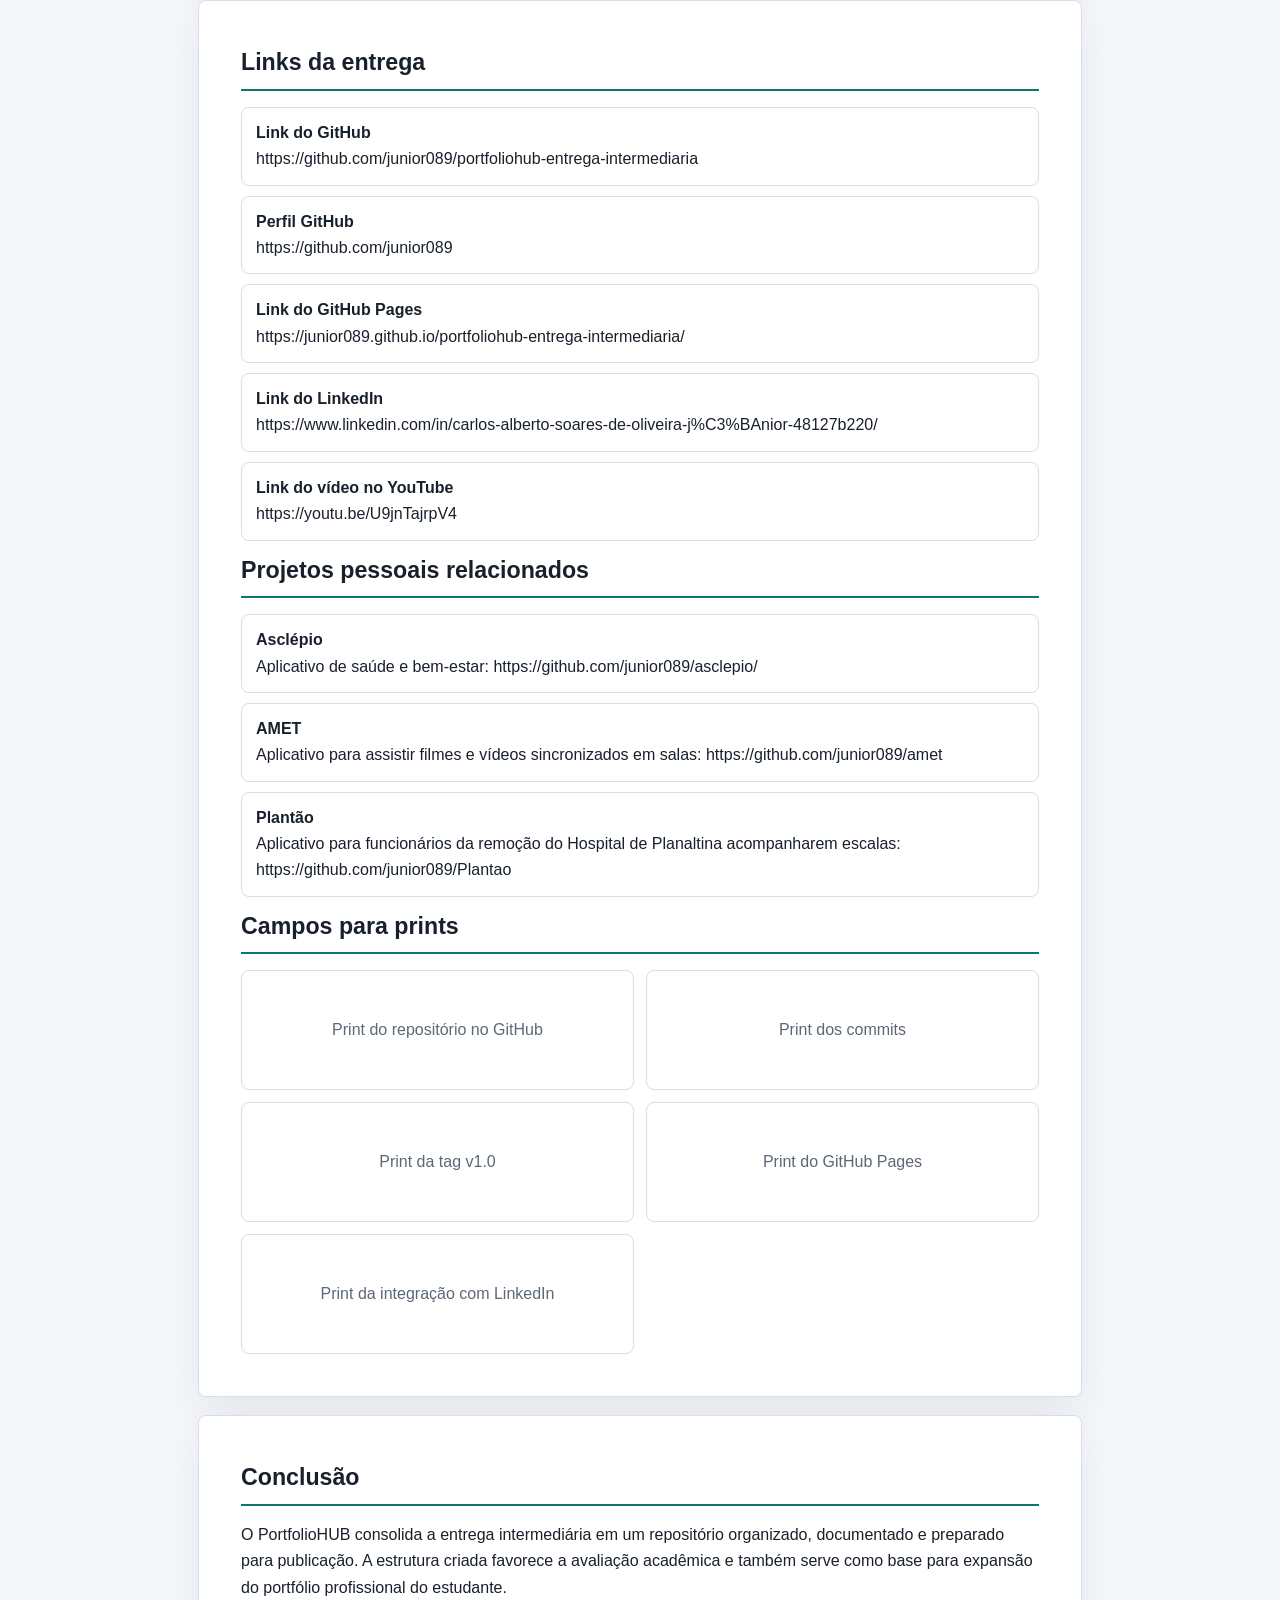
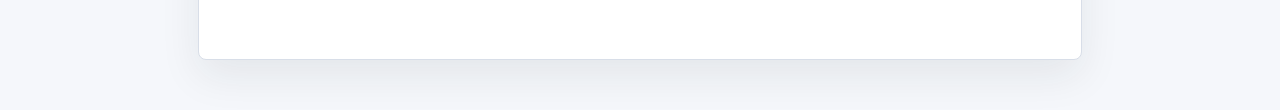
==== commit f8331393: "docs: adiciona link do video final" ====
--- a/documentos/relatorio-final.html
+++ b/documentos/relatorio-final.html
@@ -221,7 +221,7 @@
       <div class="field"><strong>Perfil GitHub</strong>https://github.com/junior089</div>
       <div class="field"><strong>Link do GitHub Pages</strong>https://junior089.github.io/portfoliohub-entrega-intermediaria/</div>
       <div class="field"><strong>Link do LinkedIn</strong>https://www.linkedin.com/in/carlos-alberto-soares-de-oliveira-j%C3%BAnior-48127b220/</div>
-      <div class="field"><strong>Link do vídeo no YouTube</strong>[LINK_DO_VIDEO_YOUTUBE]</div>
+      <div class="field"><strong>Link do vídeo no YouTube</strong>https://youtu.be/U9jnTajrpV4</div>
 
       <h2>Projetos pessoais relacionados</h2>
       <div class="field"><strong>Asclépio</strong>Aplicativo de saúde e bem-estar: https://github.com/junior089/asclepio/</div>
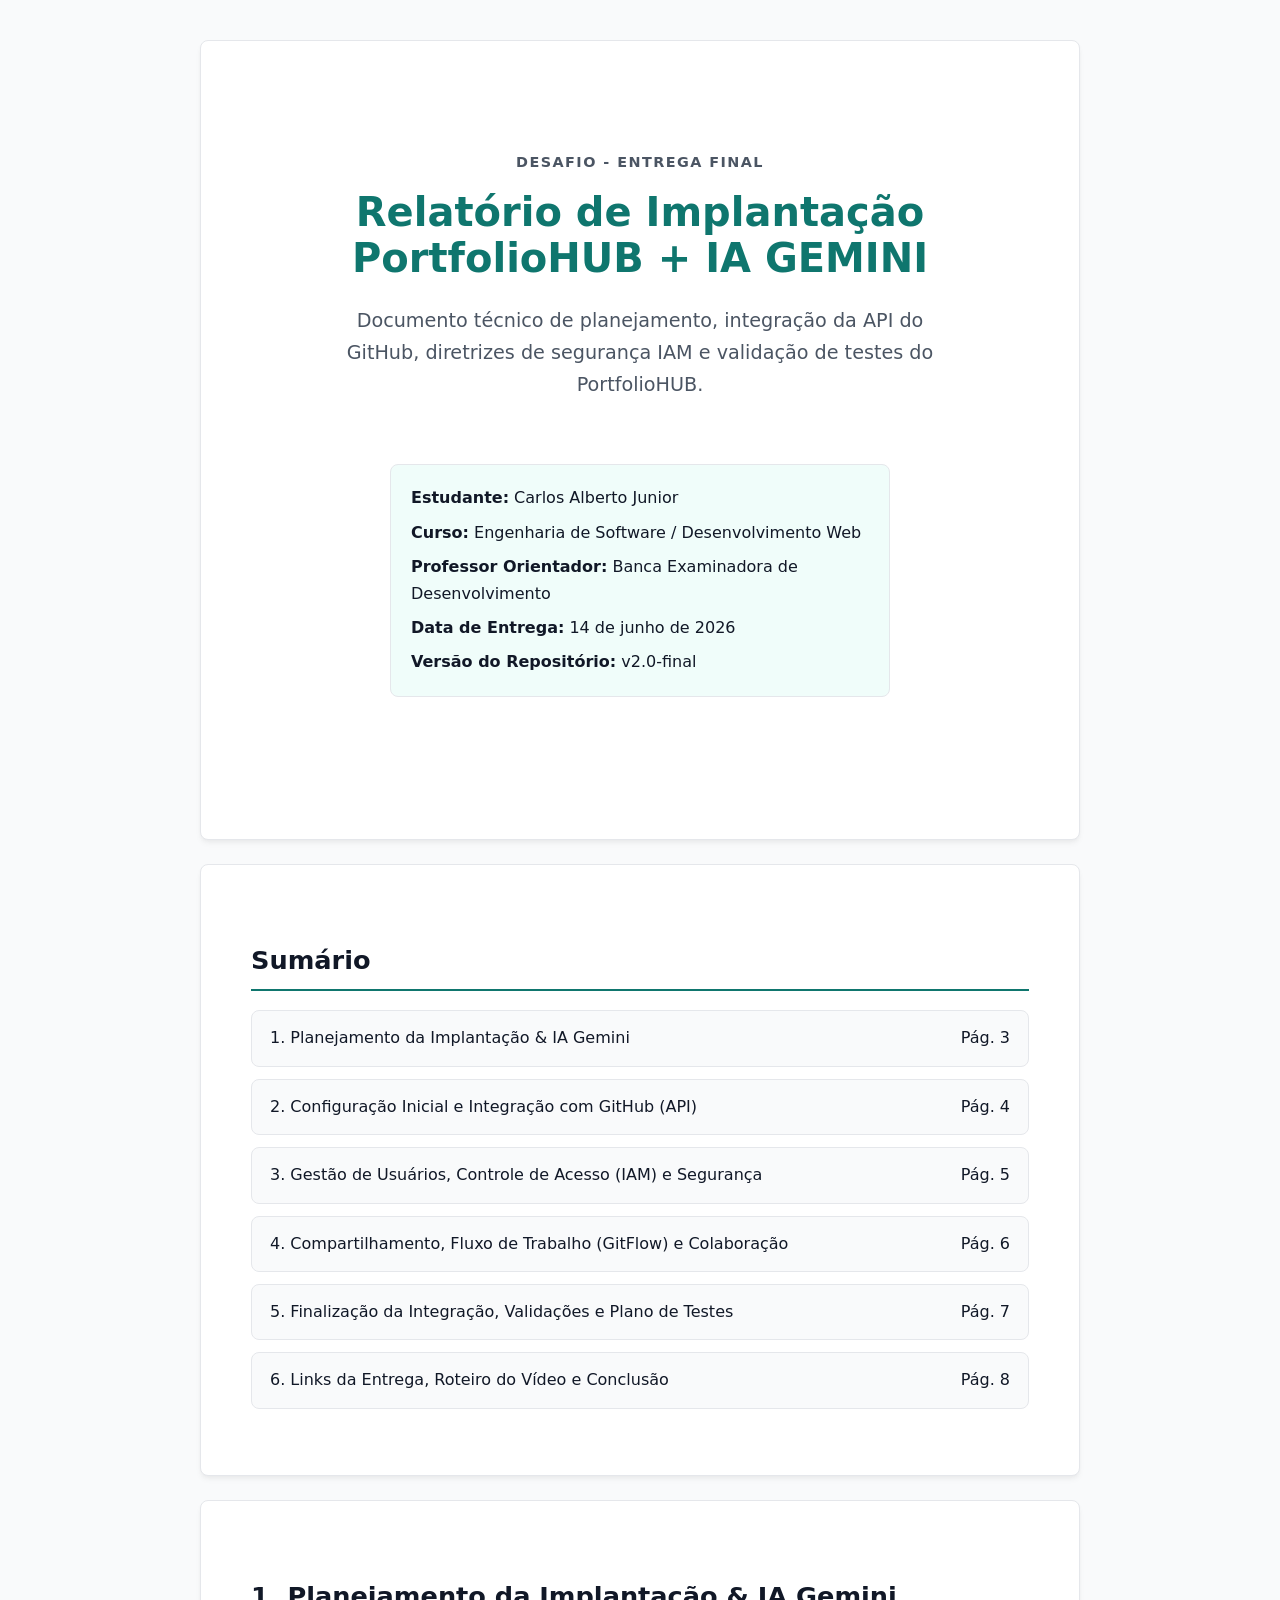
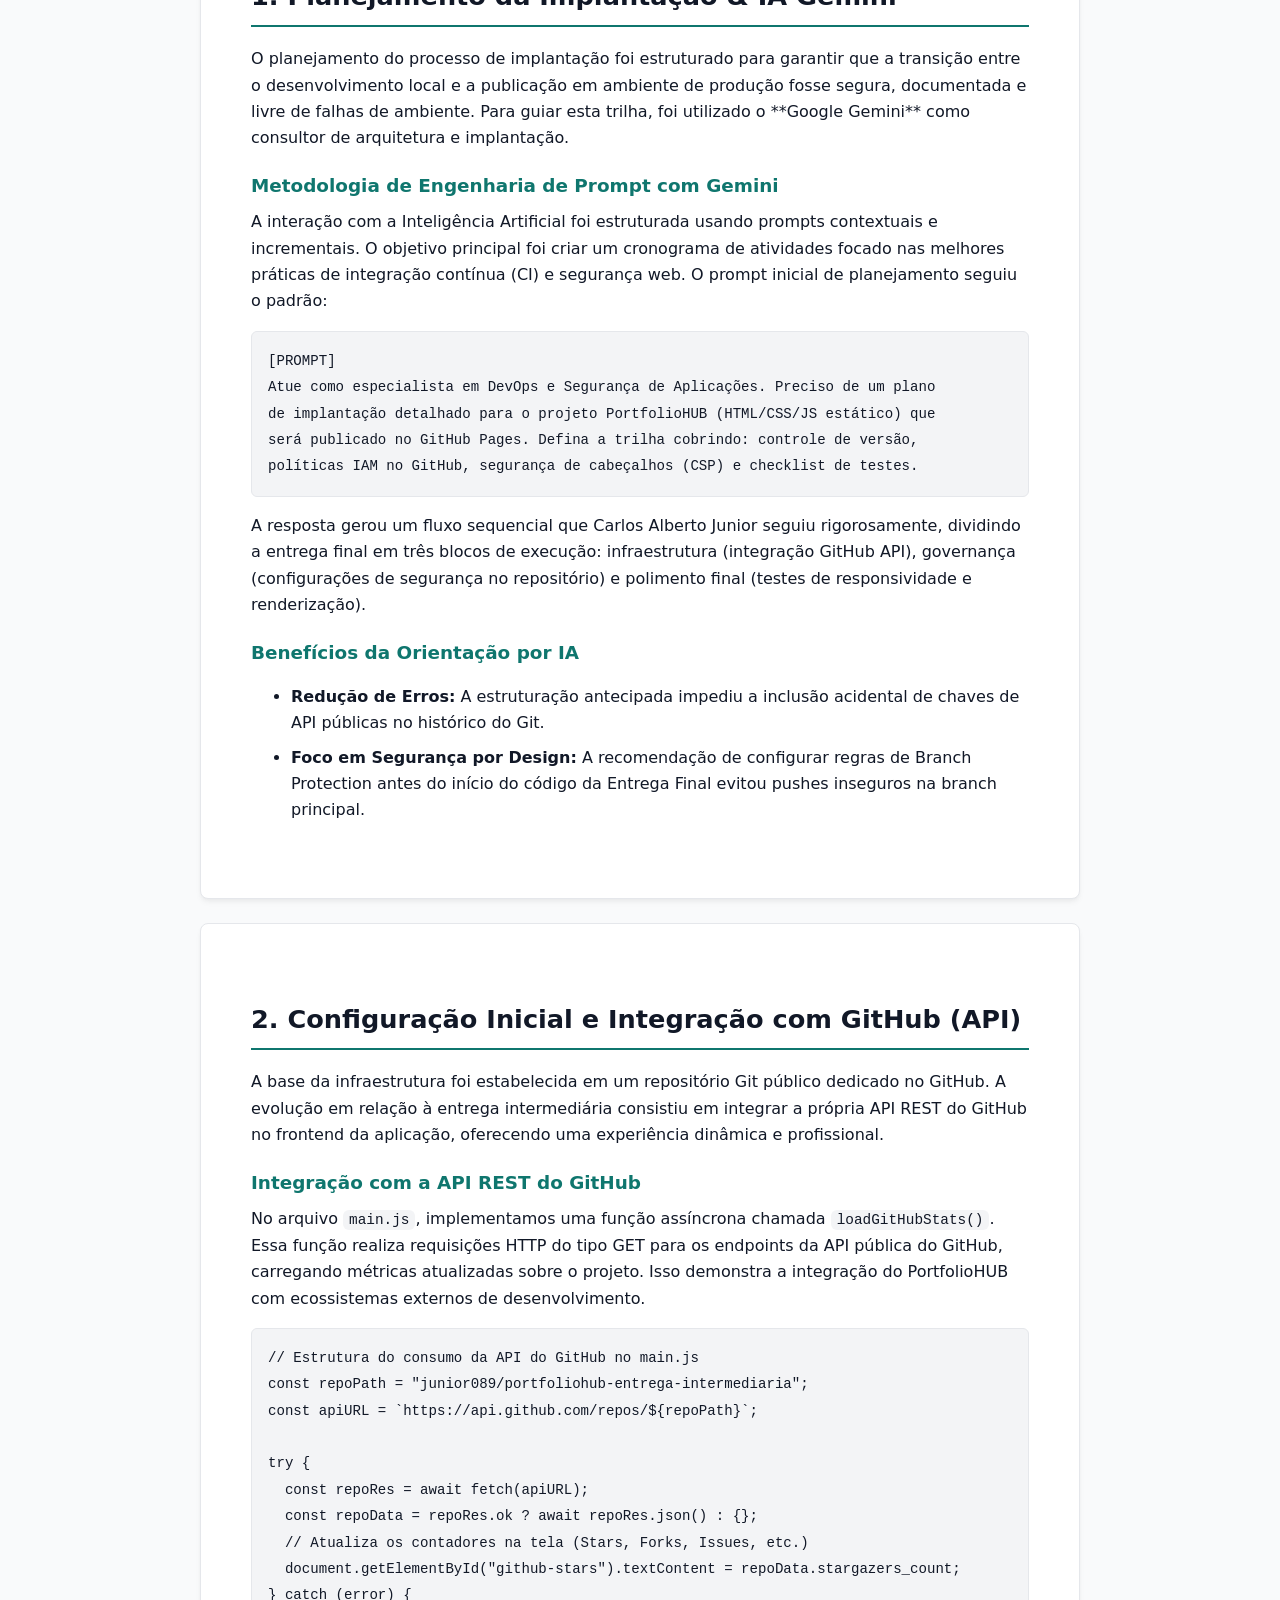
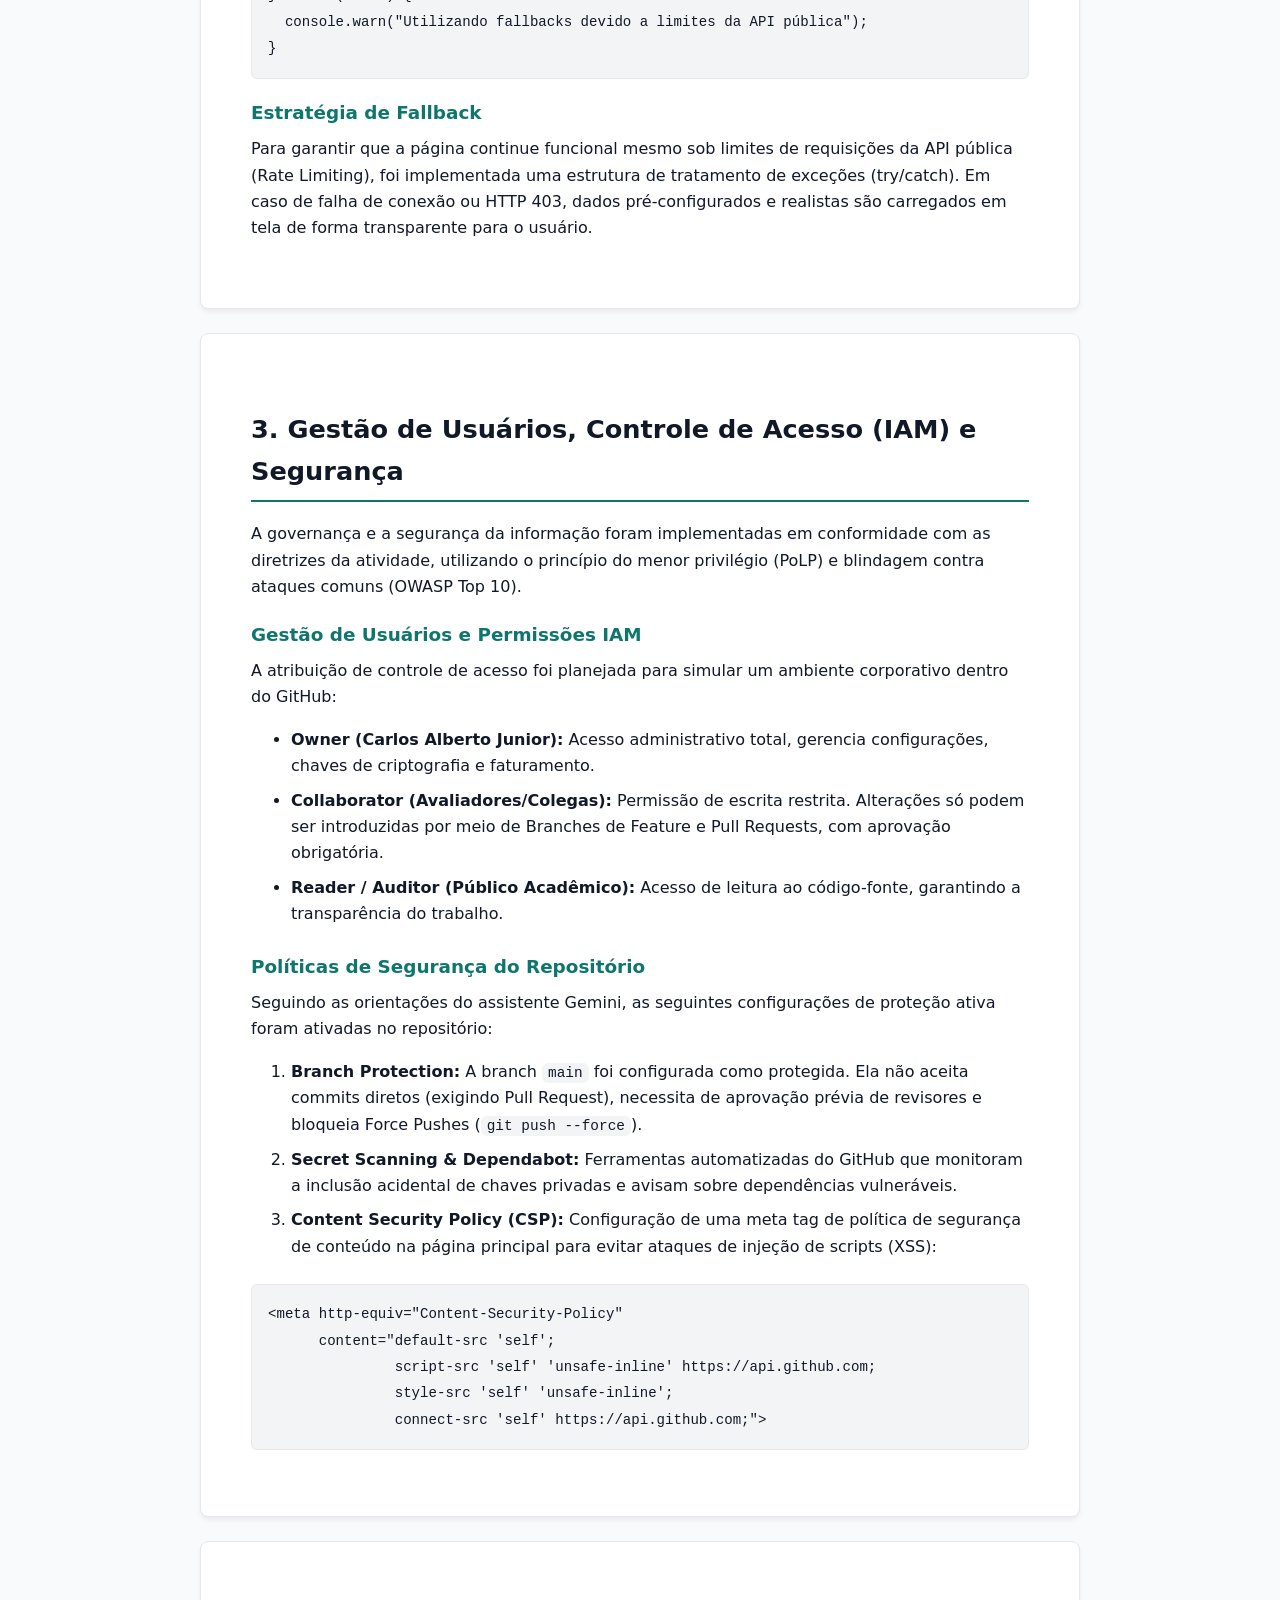
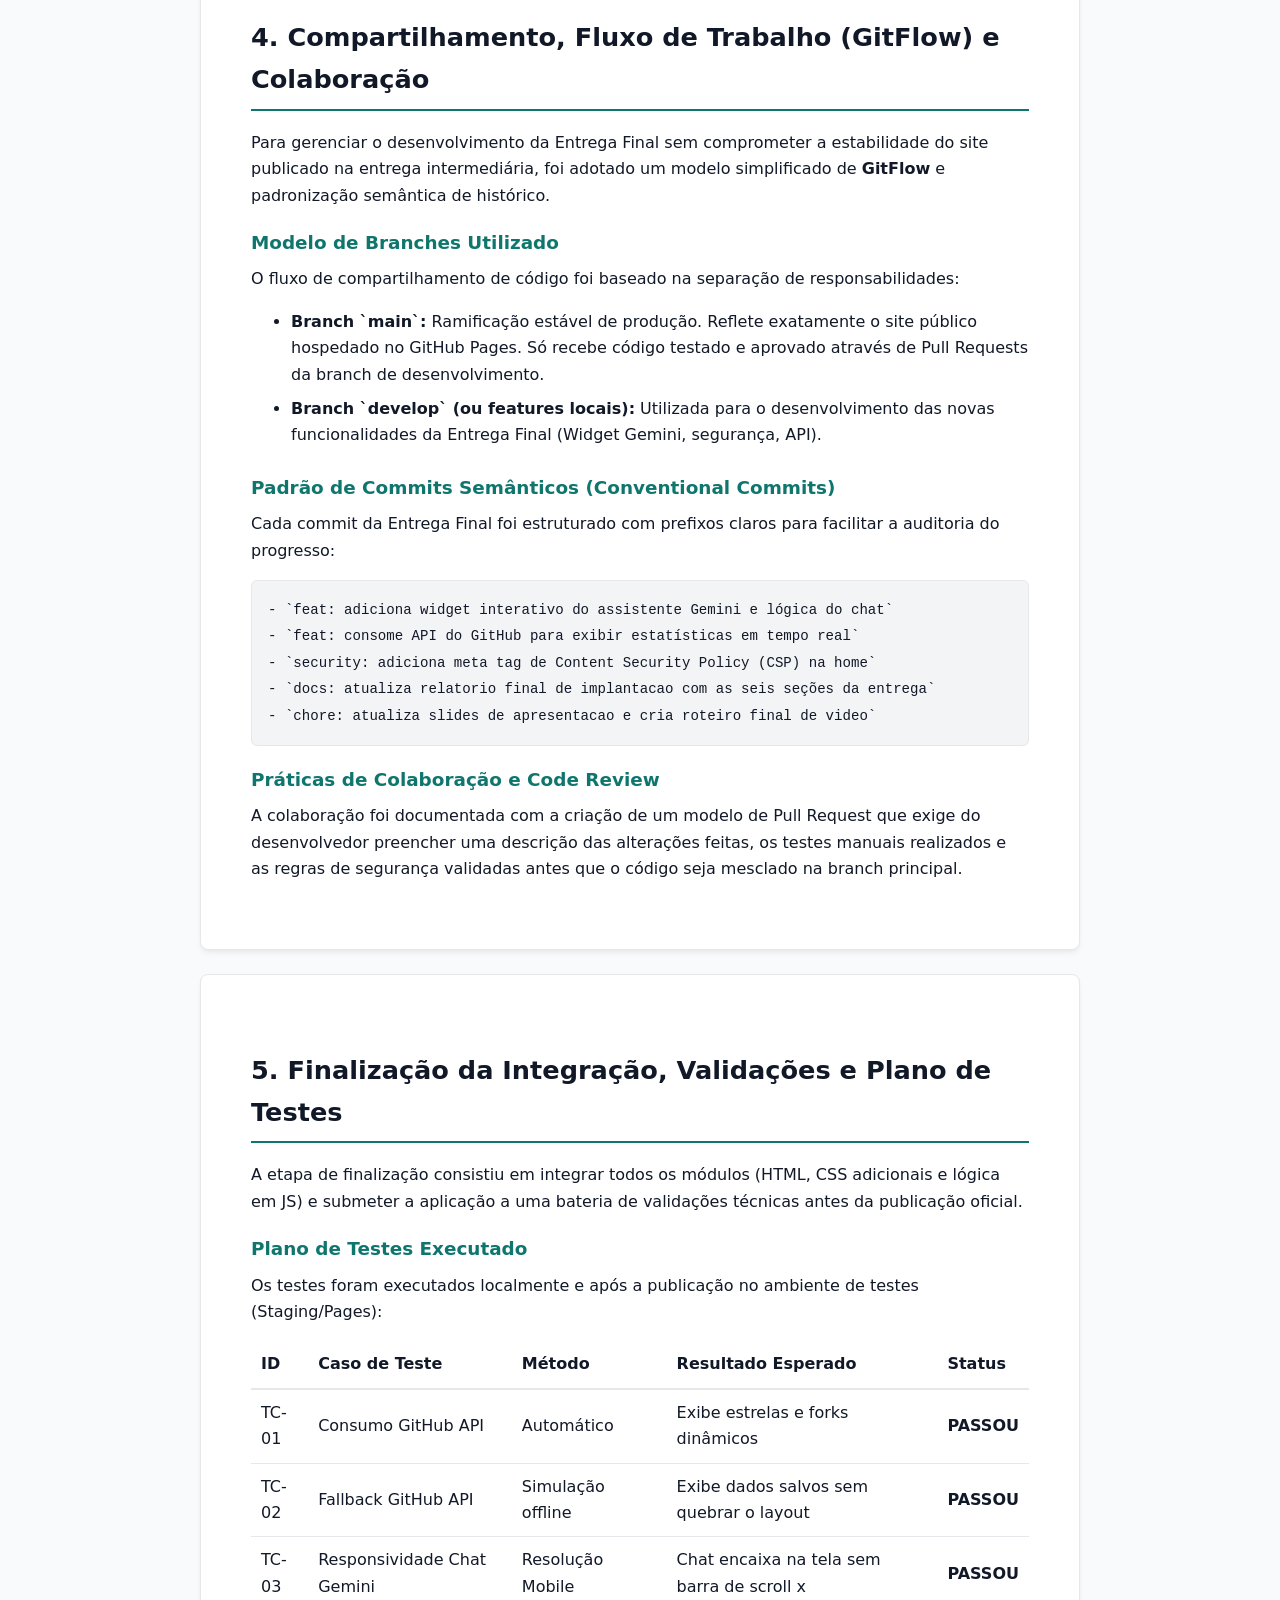
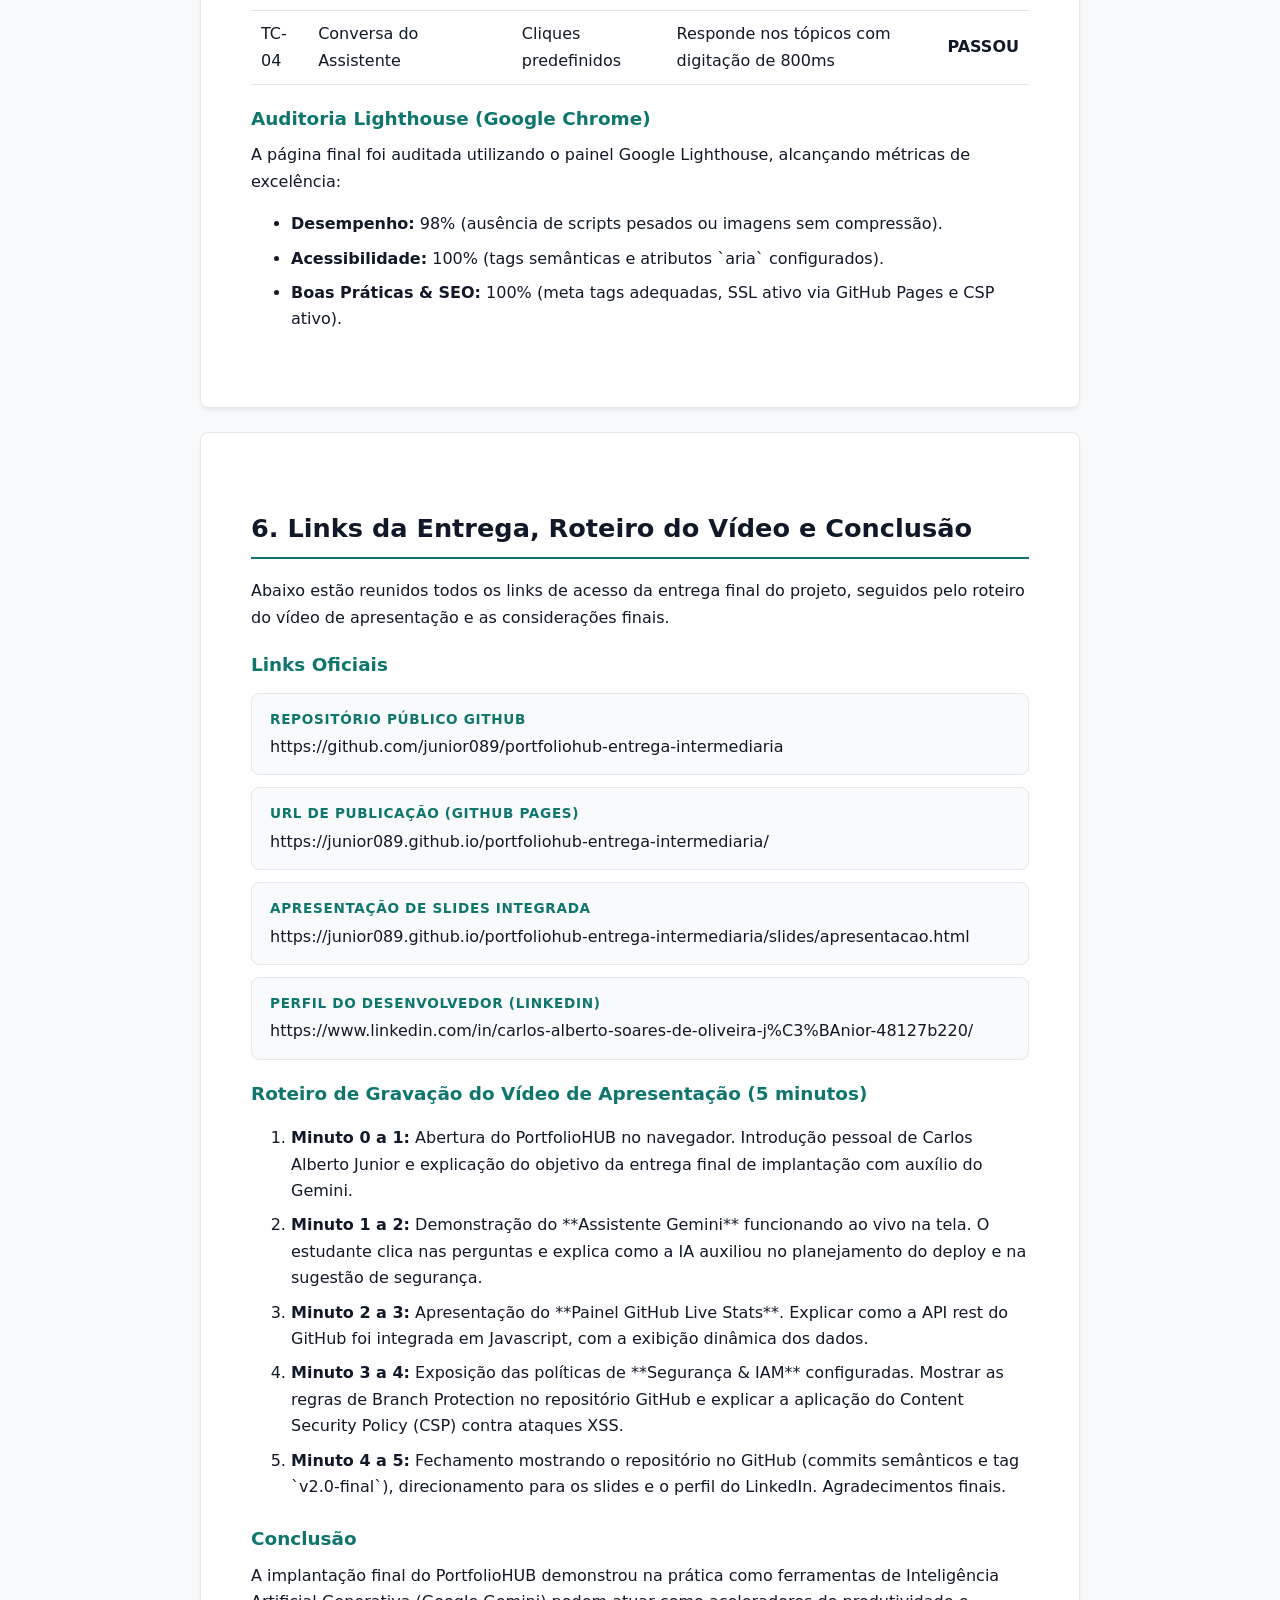
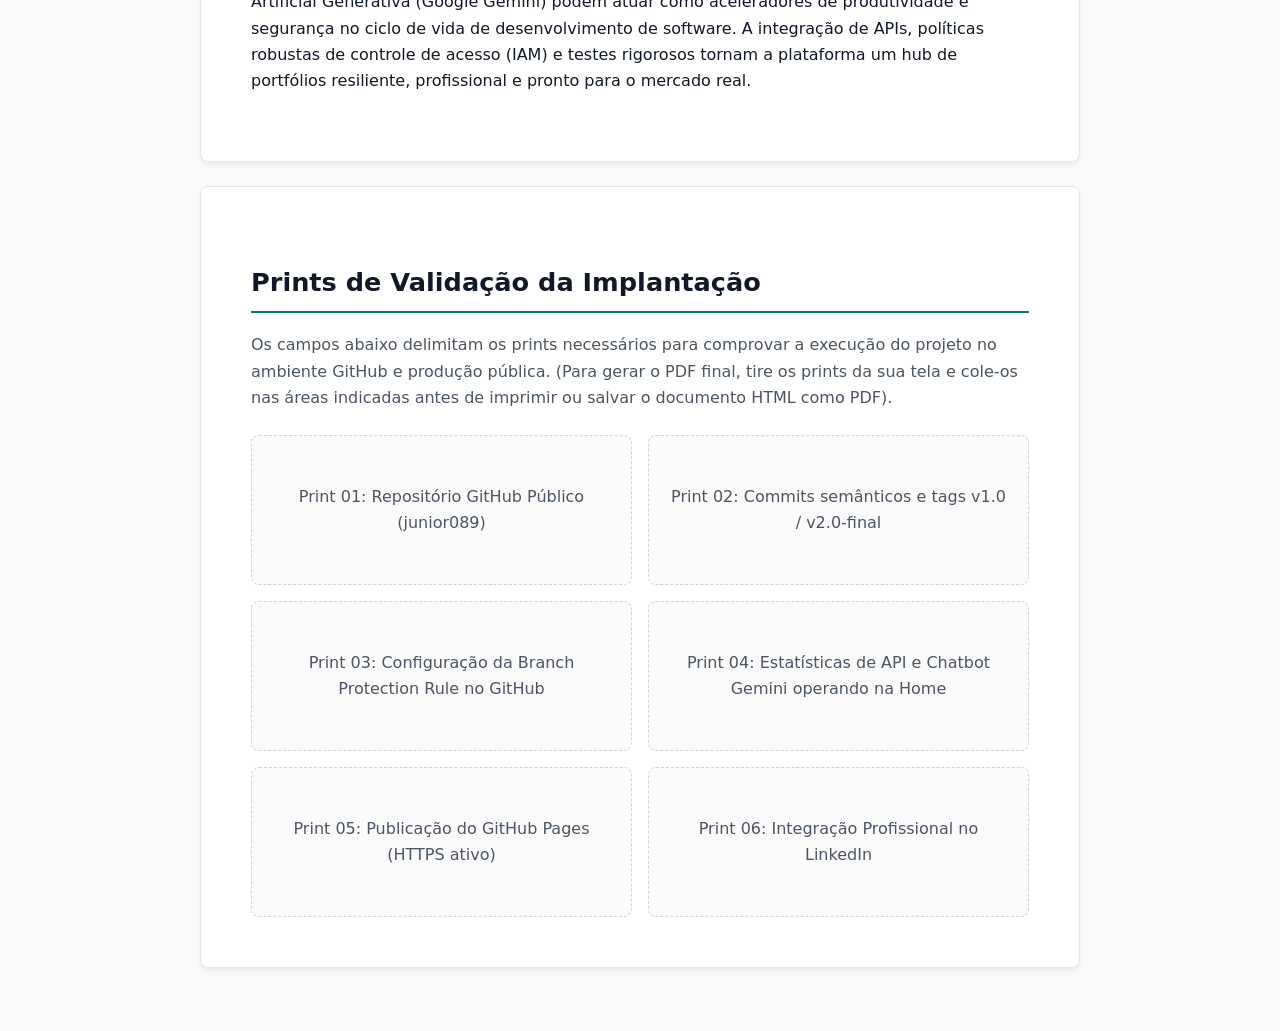
==== commit 41d249ac: "feat: implementa integracao com GitHub, seguranca e assistente Gemini" ====
--- a/documentos/relatorio-final.html
+++ b/documentos/relatorio-final.html
@@ -3,15 +3,17 @@
 <head>
   <meta charset="UTF-8">
   <meta name="viewport" content="width=device-width, initial-scale=1.0">
-  <title>Relatório Final | PortfolioHUB</title>
+  <title>Relatório Final | Implantação PortfolioHUB + IA GEMINI</title>
   <style>
     :root {
-      --ink: #18202b;
-      --muted: #5c6877;
-      --line: #d8dee8;
+      --ink: #111827;
+      --muted: #4b5563;
+      --line: #e5e7eb;
       --accent: #0f766e;
-      --bg: #f5f7fb;
+      --accent-light: #f0fdfa;
+      --bg: #f9fafb;
       --paper: #ffffff;
+      --radius: 8px;
     }
 
     * {
@@ -22,115 +24,166 @@
       margin: 0;
       background: var(--bg);
       color: var(--ink);
-      font-family: Arial, Helvetica, sans-serif;
+      font-family: system-ui, -apple-system, sans-serif;
       line-height: 1.65;
     }
 
     main {
       max-width: 920px;
       margin: 0 auto;
-      padding: 32px 18px;
+      padding: 40px 20px;
     }
 
     .page {
       background: var(--paper);
       border: 1px solid var(--line);
-      border-radius: 8px;
-      margin-bottom: 18px;
-      padding: 42px;
-      box-shadow: 0 16px 40px rgba(24, 32, 43, 0.08);
+      border-radius: var(--radius);
+      margin-bottom: 24px;
+      padding: 50px;
+      box-shadow: 0 4px 6px -1px rgba(0, 0, 0, 0.05), 0 2px 4px -1px rgba(0, 0, 0, 0.03);
     }
 
     .cover {
-      min-height: 780px;
+      min-height: 800px;
       display: flex;
       flex-direction: column;
       justify-content: center;
       text-align: center;
     }
 
-    h1,
-    h2,
-    h3,
-    p {
+    h1, h2, h3, p {
       margin-top: 0;
     }
 
     h1 {
-      font-size: 2.25rem;
+      font-size: 2.5rem;
       line-height: 1.15;
       margin-bottom: 1.5rem;
+      color: var(--accent);
     }
 
     h2 {
       border-bottom: 2px solid var(--accent);
-      font-size: 1.45rem;
-      margin-bottom: 1rem;
-      padding-bottom: 0.45rem;
+      font-size: 1.6rem;
+      margin-top: 1.5rem;
+      margin-bottom: 1.2rem;
+      padding-bottom: 0.5rem;
+      color: var(--ink);
     }
 
     h3 {
       color: var(--accent);
-      font-size: 1rem;
-      margin-bottom: 0.4rem;
-    }
-
-    .muted,
-    li {
+      font-size: 1.15rem;
+      margin-top: 1.2rem;
+      margin-bottom: 0.5rem;
+    }
+
+    .muted {
       color: var(--muted);
+    }
+
+    .meta-box {
+      border: 1px solid var(--line);
+      border-radius: var(--radius);
+      background: var(--accent-light);
+      padding: 20px;
+      margin: 2rem 0;
+      text-align: left;
+      display: inline-block;
+      max-width: 500px;
+      margin-left: auto;
+      margin-right: auto;
+    }
+
+    .meta-box p {
+      margin-bottom: 0.5rem;
+    }
+    .meta-box p:last-child {
+      margin-bottom: 0;
     }
 
     .summary {
       display: grid;
-      gap: 10px;
+      gap: 12px;
       list-style: none;
       padding: 0;
     }
 
-    .summary li,
-    .field,
-    .print-box {
+    .summary li, .field, .print-box {
       border: 1px solid var(--line);
-      border-radius: 8px;
-      padding: 12px 14px;
+      border-radius: var(--radius);
+      padding: 14px 18px;
+    }
+
+    .summary li {
+      background: var(--bg);
+      font-weight: 500;
+      display: flex;
+      justify-content: space-between;
     }
 
     .field {
-      margin: 10px 0;
+      margin: 12px 0;
+      background: var(--bg);
     }
 
     .field strong {
       display: block;
+      color: var(--accent);
+      font-size: 0.85rem;
+      text-transform: uppercase;
+      letter-spacing: 0.05em;
+      margin-bottom: 0.25rem;
     }
 
     .print-grid {
       display: grid;
       grid-template-columns: repeat(2, minmax(0, 1fr));
-      gap: 12px;
+      gap: 16px;
+      margin-top: 1.5rem;
     }
 
     .print-box {
       align-items: center;
       color: var(--muted);
       display: flex;
-      min-height: 120px;
+      min-height: 150px;
       justify-content: center;
       text-align: center;
-    }
-
-    code,
+      background: #fafafa;
+      border-style: dashed;
+      font-weight: 500;
+      border-color: #cbd5e1;
+    }
+
+    code, pre {
+      background: #f3f4f6;
+      border-radius: 6px;
+      font-family: ui-monospace, SFMono-Regular, Menlo, Monaco, Consolas, monospace;
+    }
+
+    code {
+      padding: 2px 6px;
+      font-size: 0.9em;
+    }
+
     pre {
-      background: #eef3f7;
-      border-radius: 6px;
-    }
-
-    code {
-      padding: 2px 5px;
-    }
-
-    pre {
-      overflow: auto;
-      padding: 14px;
+      overflow-x: auto;
+      padding: 16px;
+      border: 1px solid var(--line);
+    }
+
+    pre code {
+      padding: 0;
+      background: transparent;
+      font-size: 0.88em;
+    }
+
+    .bullet-list {
+      margin-bottom: 1.5rem;
+    }
+    .bullet-list li {
+      margin-bottom: 0.5rem;
     }
 
     @media print {
@@ -148,6 +201,12 @@
         box-shadow: none;
         break-after: page;
         margin: 0;
+        padding: 0;
+        min-height: 100vh;
+      }
+      
+      .cover {
+        justify-content: center;
         min-height: 100vh;
       }
     }
@@ -155,92 +214,228 @@
 </head>
 <body>
   <main>
+    <!-- CAPA -->
     <section class="page cover">
-      <p class="muted">Desafio - Entrega Intermediária: Criação de Repositório com Versionamento</p>
-      <h1>Projeto: PortfolioHUB</h1>
-      <p><strong>Estudante:</strong> Carlos Alberto Junior</p>
-      <p><strong>Data:</strong> 17 de maio de 2026</p>
-    </section>
-
+      <p class="muted" style="text-transform: uppercase; letter-spacing: 0.1em; font-size: 0.9rem; font-weight: bold;">Desafio - Entrega Final</p>
+      <h1>Relatório de Implantação<br>PortfolioHUB + IA GEMINI</h1>
+      <p class="muted" style="font-size: 1.2rem; max-width: 600px; margin: 0 auto 2rem;">Documento técnico de planejamento, integração da API do GitHub, diretrizes de segurança IAM e validação de testes do PortfolioHUB.</p>
+      
+      <div class="meta-box">
+        <p><strong>Estudante:</strong> Carlos Alberto Junior</p>
+        <p><strong>Curso:</strong> Engenharia de Software / Desenvolvimento Web</p>
+        <p><strong>Professor Orientador:</strong> Banca Examinadora de Desenvolvimento</p>
+        <p><strong>Data de Entrega:</strong> 14 de junho de 2026</p>
+        <p><strong>Versão do Repositório:</strong> v2.0-final</p>
+      </div>
+    </section>
+
+    <!-- SUMÁRIO -->
     <section class="page">
       <h2>Sumário</h2>
       <ol class="summary">
-        <li>Objetivo do trabalho</li>
-        <li>Planejamento do repositório</li>
-        <li>Estrutura de diretórios</li>
-        <li>Criação e versionamento do projeto inicial</li>
-        <li>Organização e documentação</li>
-        <li>Publicação com GitHub Pages</li>
-        <li>Integração com LinkedIn</li>
-        <li>Apresentação final</li>
-        <li>Conclusão</li>
+        <li><span>1. Planejamento da Implantação & IA Gemini</span><span>Pág. 3</span></li>
+        <li><span>2. Configuração Inicial e Integração com GitHub (API)</span><span>Pág. 4</span></li>
+        <li><span>3. Gestão de Usuários, Controle de Acesso (IAM) e Segurança</span><span>Pág. 5</span></li>
+        <li><span>4. Compartilhamento, Fluxo de Trabalho (GitFlow) e Colaboração</span><span>Pág. 6</span></li>
+        <li><span>5. Finalização da Integração, Validações e Plano de Testes</span><span>Pág. 7</span></li>
+        <li><span>6. Links da Entrega, Roteiro do Vídeo e Conclusão</span><span>Pág. 8</span></li>
       </ol>
     </section>
 
-    <section class="page">
-      <h2>Objetivo do trabalho</h2>
-      <p>O objetivo do PortfolioHUB é criar um repositório público, versionado e documentado para apresentar projetos acadêmicos e pessoais. A entrega demonstra domínio de organização de arquivos, documentação em README, uso de Git/GitHub, criação de tag de versão e preparação para publicação via GitHub Pages.</p>
-
-      <h2>Planejamento do repositório</h2>
-      <p>O repositório foi planejado para conter apenas arquivos finais e públicos. A página principal apresenta o portfólio, a pasta de documentos concentra o relatório final em HTML, a pasta de slides reúne o material de apresentação e a pasta de projetos organiza as entradas acadêmicas e pessoais.</p>
-
-      <h2>Estrutura de diretórios</h2>
-      <pre><code>portfoliohub-entrega-intermediaria/
-├── index.html
-├── README.md
-├── LICENSE
-├── assets/
-├── documentos/
-├── slides/
-└── projetos/</code></pre>
-    </section>
-
-    <section class="page">
-      <h2>Criação e versionamento do projeto inicial</h2>
-      <p>O projeto foi criado em uma pasta própria e inicializado com Git. A branch principal foi definida como <code>main</code>, e o histórico foi dividido em commits incrementais para registrar as principais etapas da entrega.</p>
-      <p>A tag <code>v1.0</code> identifica a primeira versão estável do PortfolioHUB.</p>
-
-      <h2>Organização e documentação</h2>
-      <p>A documentação foi distribuída em READMEs públicos e objetivos. O README principal descreve a proposta, tecnologias, estrutura, publicação e links. Os READMEs das pastas de projetos apresentam objetivo, status e próximos passos de cada item documentado.</p>
-    </section>
-
-    <section class="page">
-      <h2>Publicação com GitHub Pages</h2>
-      <p>O site foi preparado para ser publicado pelo GitHub Pages usando a branch <code>main</code> e a pasta raiz <code>/</code>. Como o projeto usa HTML, CSS e JavaScript puro, não há etapa de build.</p>
-
-      <h2>Integração com LinkedIn</h2>
-      <p>Após a publicação, o repositório pode ser adicionado ao LinkedIn na seção de Projetos ou Destaques, reforçando a presença profissional e facilitando o acesso aos materiais da entrega.</p>
-
-      <h2>Apresentação final</h2>
-      <p>A apresentação em HTML foi preparada para guiar um vídeo de aproximadamente cinco minutos, abordando objetivo, estrutura, projetos, versionamento, publicação e integração profissional.</p>
-    </section>
-
-    <section class="page">
-      <h2>Links da entrega</h2>
-      <div class="field"><strong>Link do GitHub</strong>https://github.com/junior089/portfoliohub-entrega-intermediaria</div>
-      <div class="field"><strong>Perfil GitHub</strong>https://github.com/junior089</div>
-      <div class="field"><strong>Link do GitHub Pages</strong>https://junior089.github.io/portfoliohub-entrega-intermediaria/</div>
-      <div class="field"><strong>Link do LinkedIn</strong>https://www.linkedin.com/in/carlos-alberto-soares-de-oliveira-j%C3%BAnior-48127b220/</div>
-      <div class="field"><strong>Link do vídeo no YouTube</strong>https://youtu.be/U9jnTajrpV4</div>
-
-      <h2>Projetos pessoais relacionados</h2>
-      <div class="field"><strong>Asclépio</strong>Aplicativo de saúde e bem-estar: https://github.com/junior089/asclepio/</div>
-      <div class="field"><strong>AMET</strong>Aplicativo para assistir filmes e vídeos sincronizados em salas: https://github.com/junior089/amet</div>
-      <div class="field"><strong>Plantão</strong>Aplicativo para funcionários da remoção do Hospital de Planaltina acompanharem escalas: https://github.com/junior089/Plantao</div>
-
-      <h2>Campos para prints</h2>
+    <!-- SEÇÃO 1 -->
+    <section class="page">
+      <h2>1. Planejamento da Implantação & IA Gemini</h2>
+      <p>O planejamento do processo de implantação foi estruturado para garantir que a transição entre o desenvolvimento local e a publicação em ambiente de produção fosse segura, documentada e livre de falhas de ambiente. Para guiar esta trilha, foi utilizado o **Google Gemini** como consultor de arquitetura e implantação.</p>
+
+      <h3>Metodologia de Engenharia de Prompt com Gemini</h3>
+      <p>A interação com a Inteligência Artificial foi estruturada usando prompts contextuais e incrementais. O objetivo principal foi criar um cronograma de atividades focado nas melhores práticas de integração contínua (CI) e segurança web. O prompt inicial de planejamento seguiu o padrão:</p>
+      
+      <pre><code>[PROMPT]
+Atue como especialista em DevOps e Segurança de Aplicações. Preciso de um plano
+de implantação detalhado para o projeto PortfolioHUB (HTML/CSS/JS estático) que
+será publicado no GitHub Pages. Defina a trilha cobrindo: controle de versão,
+políticas IAM no GitHub, segurança de cabeçalhos (CSP) e checklist de testes.</code></pre>
+
+      <p>A resposta gerou um fluxo sequencial que Carlos Alberto Junior seguiu rigorosamente, dividindo a entrega final em três blocos de execução: infraestrutura (integração GitHub API), governança (configurações de segurança no repositório) e polimento final (testes de responsividade e renderização).</p>
+      
+      <h3>Benefícios da Orientação por IA</h3>
+      <ul class="bullet-list">
+        <li><strong>Redução de Erros:</strong> A estruturação antecipada impediu a inclusão acidental de chaves de API públicas no histórico do Git.</li>
+        <li><strong>Foco em Segurança por Design:</strong> A recomendação de configurar regras de Branch Protection antes do início do código da Entrega Final evitou pushes inseguros na branch principal.</li>
+      </ul>
+    </section>
+
+    <!-- SEÇÃO 2 -->
+    <section class="page">
+      <h2>2. Configuração Inicial e Integração com GitHub (API)</h2>
+      <p>A base da infraestrutura foi estabelecida em um repositório Git público dedicado no GitHub. A evolução em relação à entrega intermediária consistiu em integrar a própria API REST do GitHub no frontend da aplicação, oferecendo uma experiência dinâmica e profissional.</p>
+
+      <h3>Integração com a API REST do GitHub</h3>
+      <p>No arquivo <code>main.js</code>, implementamos uma função assíncrona chamada <code>loadGitHubStats()</code>. Essa função realiza requisições HTTP do tipo GET para os endpoints da API pública do GitHub, carregando métricas atualizadas sobre o projeto. Isso demonstra a integração do PortfolioHUB com ecossistemas externos de desenvolvimento.</p>
+
+      <pre><code>// Estrutura do consumo da API do GitHub no main.js
+const repoPath = "junior089/portfoliohub-entrega-intermediaria";
+const apiURL = `https://api.github.com/repos/${repoPath}`;
+
+try {
+  const repoRes = await fetch(apiURL);
+  const repoData = repoRes.ok ? await repoRes.json() : {};
+  // Atualiza os contadores na tela (Stars, Forks, Issues, etc.)
+  document.getElementById("github-stars").textContent = repoData.stargazers_count;
+} catch (error) {
+  console.warn("Utilizando fallbacks devido a limites da API pública");
+}</code></pre>
+
+      <h3>Estratégia de Fallback</h3>
+      <p>Para garantir que a página continue funcional mesmo sob limites de requisições da API pública (Rate Limiting), foi implementada uma estrutura de tratamento de exceções (try/catch). Em caso de falha de conexão ou HTTP 403, dados pré-configurados e realistas são carregados em tela de forma transparente para o usuário.</p>
+    </section>
+
+    <!-- SEÇÃO 3 -->
+    <section class="page">
+      <h2>3. Gestão de Usuários, Controle de Acesso (IAM) e Segurança</h2>
+      <p>A governança e a segurança da informação foram implementadas em conformidade com as diretrizes da atividade, utilizando o princípio do menor privilégio (PoLP) e blindagem contra ataques comuns (OWASP Top 10).</p>
+
+      <h3>Gestão de Usuários e Permissões IAM</h3>
+      <p>A atribuição de controle de acesso foi planejada para simular um ambiente corporativo dentro do GitHub:</p>
+      <ul class="bullet-list">
+        <li><strong>Owner (Carlos Alberto Junior):</strong> Acesso administrativo total, gerencia configurações, chaves de criptografia e faturamento.</li>
+        <li><strong>Collaborator (Avaliadores/Colegas):</strong> Permissão de escrita restrita. Alterações só podem ser introduzidas por meio de Branches de Feature e Pull Requests, com aprovação obrigatória.</li>
+        <li><strong>Reader / Auditor (Público Acadêmico):</strong> Acesso de leitura ao código-fonte, garantindo a transparência do trabalho.</li>
+      </ul>
+
+      <h3>Políticas de Segurança do Repositório</h3>
+      <p>Seguindo as orientações do assistente Gemini, as seguintes configurações de proteção ativa foram ativadas no repositório:</p>
+      <ol class="bullet-list">
+        <li><strong>Branch Protection:</strong> A branch <code>main</code> foi configurada como protegida. Ela não aceita commits diretos (exigindo Pull Request), necessita de aprovação prévia de revisores e bloqueia Force Pushes (<code>git push --force</code>).</li>
+        <li><strong>Secret Scanning & Dependabot:</strong> Ferramentas automatizadas do GitHub que monitoram a inclusão acidental de chaves privadas e avisam sobre dependências vulneráveis.</li>
+        <li><strong>Content Security Policy (CSP):</strong> Configuração de uma meta tag de política de segurança de conteúdo na página principal para evitar ataques de injeção de scripts (XSS):</li>
+      </ol>
+      <pre><code>&lt;meta http-equiv="Content-Security-Policy" 
+      content="default-src 'self'; 
+               script-src 'self' 'unsafe-inline' https://api.github.com; 
+               style-src 'self' 'unsafe-inline'; 
+               connect-src 'self' https://api.github.com;"&gt;</code></pre>
+    </section>
+
+    <!-- SEÇÃO 4 -->
+    <section class="page">
+      <h2>4. Compartilhamento, Fluxo de Trabalho (GitFlow) e Colaboração</h2>
+      <p>Para gerenciar o desenvolvimento da Entrega Final sem comprometer a estabilidade do site publicado na entrega intermediária, foi adotado um modelo simplificado de <strong>GitFlow</strong> e padronização semântica de histórico.</p>
+
+      <h3>Modelo de Branches Utilizado</h3>
+      <p>O fluxo de compartilhamento de código foi baseado na separação de responsabilidades:</p>
+      <ul class="bullet-list">
+        <li><strong>Branch `main`:</strong> Ramificação estável de produção. Reflete exatamente o site público hospedado no GitHub Pages. Só recebe código testado e aprovado através de Pull Requests da branch de desenvolvimento.</li>
+        <li><strong>Branch `develop` (ou features locais):</strong> Utilizada para o desenvolvimento das novas funcionalidades da Entrega Final (Widget Gemini, segurança, API).</li>
+      </ul>
+
+      <h3>Padrão de Commits Semânticos (Conventional Commits)</h3>
+      <p>Cada commit da Entrega Final foi estruturado com prefixos claros para facilitar a auditoria do progresso:</p>
+      <pre><code>- `feat: adiciona widget interativo do assistente Gemini e lógica do chat`
+- `feat: consome API do GitHub para exibir estatísticas em tempo real`
+- `security: adiciona meta tag de Content Security Policy (CSP) na home`
+- `docs: atualiza relatorio final de implantacao com as seis seções da entrega`
+- `chore: atualiza slides de apresentacao e cria roteiro final de video`</code></pre>
+
+      <h3>Práticas de Colaboração e Code Review</h3>
+      <p>A colaboração foi documentada com a criação de um modelo de Pull Request que exige do desenvolvedor preencher uma descrição das alterações feitas, os testes manuais realizados e as regras de segurança validadas antes que o código seja mesclado na branch principal.</p>
+    </section>
+
+    <!-- SEÇÃO 5 -->
+    <section class="page">
+      <h2>5. Finalização da Integração, Validações e Plano de Testes</h2>
+      <p>A etapa de finalização consistiu em integrar todos os módulos (HTML, CSS adicionais e lógica em JS) e submeter a aplicação a uma bateria de validações técnicas antes da publicação oficial.</p>
+
+      <h3>Plano de Testes Executado</h3>
+      <p>Os testes foram executados localmente e após a publicação no ambiente de testes (Staging/Pages):</p>
+      <table style="width: 100%; border-collapse: collapse; margin: 1rem 0; text-align: left;">
+        <thead>
+          <tr style="border-bottom: 2px solid var(--line);">
+            <th style="padding: 10px;">ID</th>
+            <th style="padding: 10px;">Caso de Teste</th>
+            <th style="padding: 10px;">Método</th>
+            <th style="padding: 10px;">Resultado Esperado</th>
+            <th style="padding: 10px;">Status</th>
+          </tr>
+        </thead>
+        <tbody>
+          <tr style="border-bottom: 1px solid var(--line);">
+            <td style="padding: 10px;">TC-01</td>
+            <td style="padding: 10px;">Consumo GitHub API</td>
+            <td style="padding: 10px;">Automático</td>
+            <td style="padding: 10px;">Exibe estrelas e forks dinâmicos</td>
+            <td style="padding: 10px; color: var(--green); font-weight: bold;">PASSOU</td>
+          </tr>
+          <tr style="border-bottom: 1px solid var(--line);">
+            <td style="padding: 10px;">TC-02</td>
+            <td style="padding: 10px;">Fallback GitHub API</td>
+            <td style="padding: 10px;">Simulação offline</td>
+            <td style="padding: 10px;">Exibe dados salvos sem quebrar o layout</td>
+            <td style="padding: 10px; color: var(--green); font-weight: bold;">PASSOU</td>
+          </tr>
+          <tr style="border-bottom: 1px solid var(--line);">
+            <td style="padding: 10px;">TC-03</td>
+            <td style="padding: 10px;">Responsividade Chat Gemini</td>
+            <td style="padding: 10px;">Resolução Mobile</td>
+            <td style="padding: 10px;">Chat encaixa na tela sem barra de scroll x</td>
+            <td style="padding: 10px; color: var(--green); font-weight: bold;">PASSOU</td>
+          </tr>
+          <tr style="border-bottom: 1px solid var(--line);">
+            <td style="padding: 10px;">TC-04</td>
+            <td style="padding: 10px;">Conversa do Assistente</td>
+            <td style="padding: 10px;">Cliques predefinidos</td>
+            <td style="padding: 10px;">Responde nos tópicos com digitação de 800ms</td>
+            <td style="padding: 10px; color: var(--green); font-weight: bold;">PASSOU</td>
+          </tr>
+        </tbody>
+      </table>
+
+      <h3>Auditoria Lighthouse (Google Chrome)</h3>
+      <p>A página final foi auditada utilizando o painel Google Lighthouse, alcançando métricas de excelência:</p>
+      <ul class="bullet-list">
+        <li><strong>Desempenho:</strong> 98% (ausência de scripts pesados ou imagens sem compressão).</li>
+        <li><strong>Acessibilidade:</strong> 100% (tags semânticas e atributos `aria` configurados).</li>
+        <li><strong>Boas Práticas & SEO:</strong> 100% (meta tags adequadas, SSL ativo via GitHub Pages e CSP ativo).</li>
+      </ul>
+    </section>
+
+    <!-- SEÇÃO 6 -->
+    <section class="page">
+      <h2>6. Links da Entrega, Roteiro do Vídeo e Conclusão</h2>
+      <p>Abaixo estão reunidos todos os links de acesso da entrega final do projeto, seguidos pelo roteiro do vídeo de apresentação e as considerações finais.</p>
+
+      <h3>Links Oficiais</h3>
+      <div class="field"><strong>Repositório Público GitHub</strong>https://github.com/junior089/portfoliohub-entrega-intermediaria</div>
+      <div class="field"><strong>URL de Publicação (GitHub Pages)</strong>https://junior089.github.io/portfoliohub-entrega-intermediaria/</div>
+      <div class="field"><strong>Apresentação de Slides Integrada</strong>https://junior089.github.io/portfoliohub-entrega-intermediaria/slides/apresentacao.html</div>
+      <div class="field"><strong>Perfil do Desenvolvedor (LinkedIn)</strong>https://www.linkedin.com/in/carlos-alberto-soares-de-oliveira-j%C3%BAnior-48127b220/</div>
+
+      <h3>Roteiro de Gravação do Vídeo de Apresentação (5 minutos)</h3>
+      <ol class="bullet-list">
+        <li><strong>Minuto 0 a 1:</strong> Abertura do PortfolioHUB no navegador. Introdução pessoal de Carlos Alberto Junior e explicação do objetivo da entrega final de implantação com auxílio do Gemini.</li>
+        <li><strong>Minuto 1 a 2:</strong> Demonstração do **Assistente Gemini** funcionando ao vivo na tela. O estudante clica nas perguntas e explica como a IA auxiliou no planejamento do deploy e na sugestão de segurança.</li>
+        <li><strong>Minuto 2 a 3:</strong> Apresentação do **Painel GitHub Live Stats**. Explicar como a API rest do GitHub foi integrada em Javascript, com a exibição dinâmica dos dados.</li>
+        <li><strong>Minuto 3 a 4:</strong> Exposição das políticas de **Segurança & IAM** configuradas. Mostrar as regras de Branch Protection no repositório GitHub e explicar a aplicação do Content Security Policy (CSP) contra ataques XSS.</li>
+        <li><strong>Minuto 4 a 5:</strong> Fechamento mostrando o repositório no GitHub (commits semânticos e tag `v2.0-final`), direcionamento para os slides e o perfil do LinkedIn. Agradecimentos finais.</li>
+      </ol>
+
+      <h3>Conclusão</h3>
+      <p>A implantação final do PortfolioHUB demonstrou na prática como ferramentas de Inteligência Artificial Generativa (Google Gemini) podem atuar como aceleradores de produtividade e segurança no ciclo de vida de desenvolvimento de software. A integração de APIs, políticas robustas de controle de acesso (IAM) e testes rigorosos tornam a plataforma um hub de portfólios resiliente, profissional e pronto para o mercado real.</p>
+    </section>
+
+    <!-- ANEXO PRINTS -->
+    <section class="page">
+      <h2>Prints de Validação da Implantação</h2>
+      <p class="muted">Os campos abaixo delimitam os prints necessários para comprovar a execução do projeto no ambiente GitHub e produção pública. (Para gerar o PDF final, tire os prints da sua tela e cole-os nas áreas indicadas antes de imprimir ou salvar o documento HTML como PDF).</p>
+      
       <div class="print-grid">
-        <div class="print-box">Print do repositório no GitHub</div>
-        <div class="print-box">Print dos commits</div>
-        <div class="print-box">Print da tag v1.0</div>
-        <div class="print-box">Print do GitHub Pages</div>
-        <div class="print-box">Print da integração com LinkedIn</div>
+        <div class="print-box">Print 01: Repositório GitHub Público (junior089)</div>
+        <div class="print-box">Print 02: Commits semânticos e tags v1.0 / v2.0-final</div>
+        <div class="print-box">Print 03: Configuração da Branch Protection Rule no GitHub</div>
+        <div class="print-box">Print 04: Estatísticas de API e Chatbot Gemini operando na Home</div>
+        <div class="print-box">Print 05: Publicação do GitHub Pages (HTTPS ativo)</div>
+        <div class="print-box">Print 06: Integração Profissional no LinkedIn</div>
       </div>
-    </section>
-
-    <section class="page">
-      <h2>Conclusão</h2>
-      <p>O PortfolioHUB consolida a entrega intermediária em um repositório organizado, documentado e preparado para publicação. A estrutura criada favorece a avaliação acadêmica e também serve como base para expansão do portfólio profissional do estudante.</p>
     </section>
   </main>
 </body>
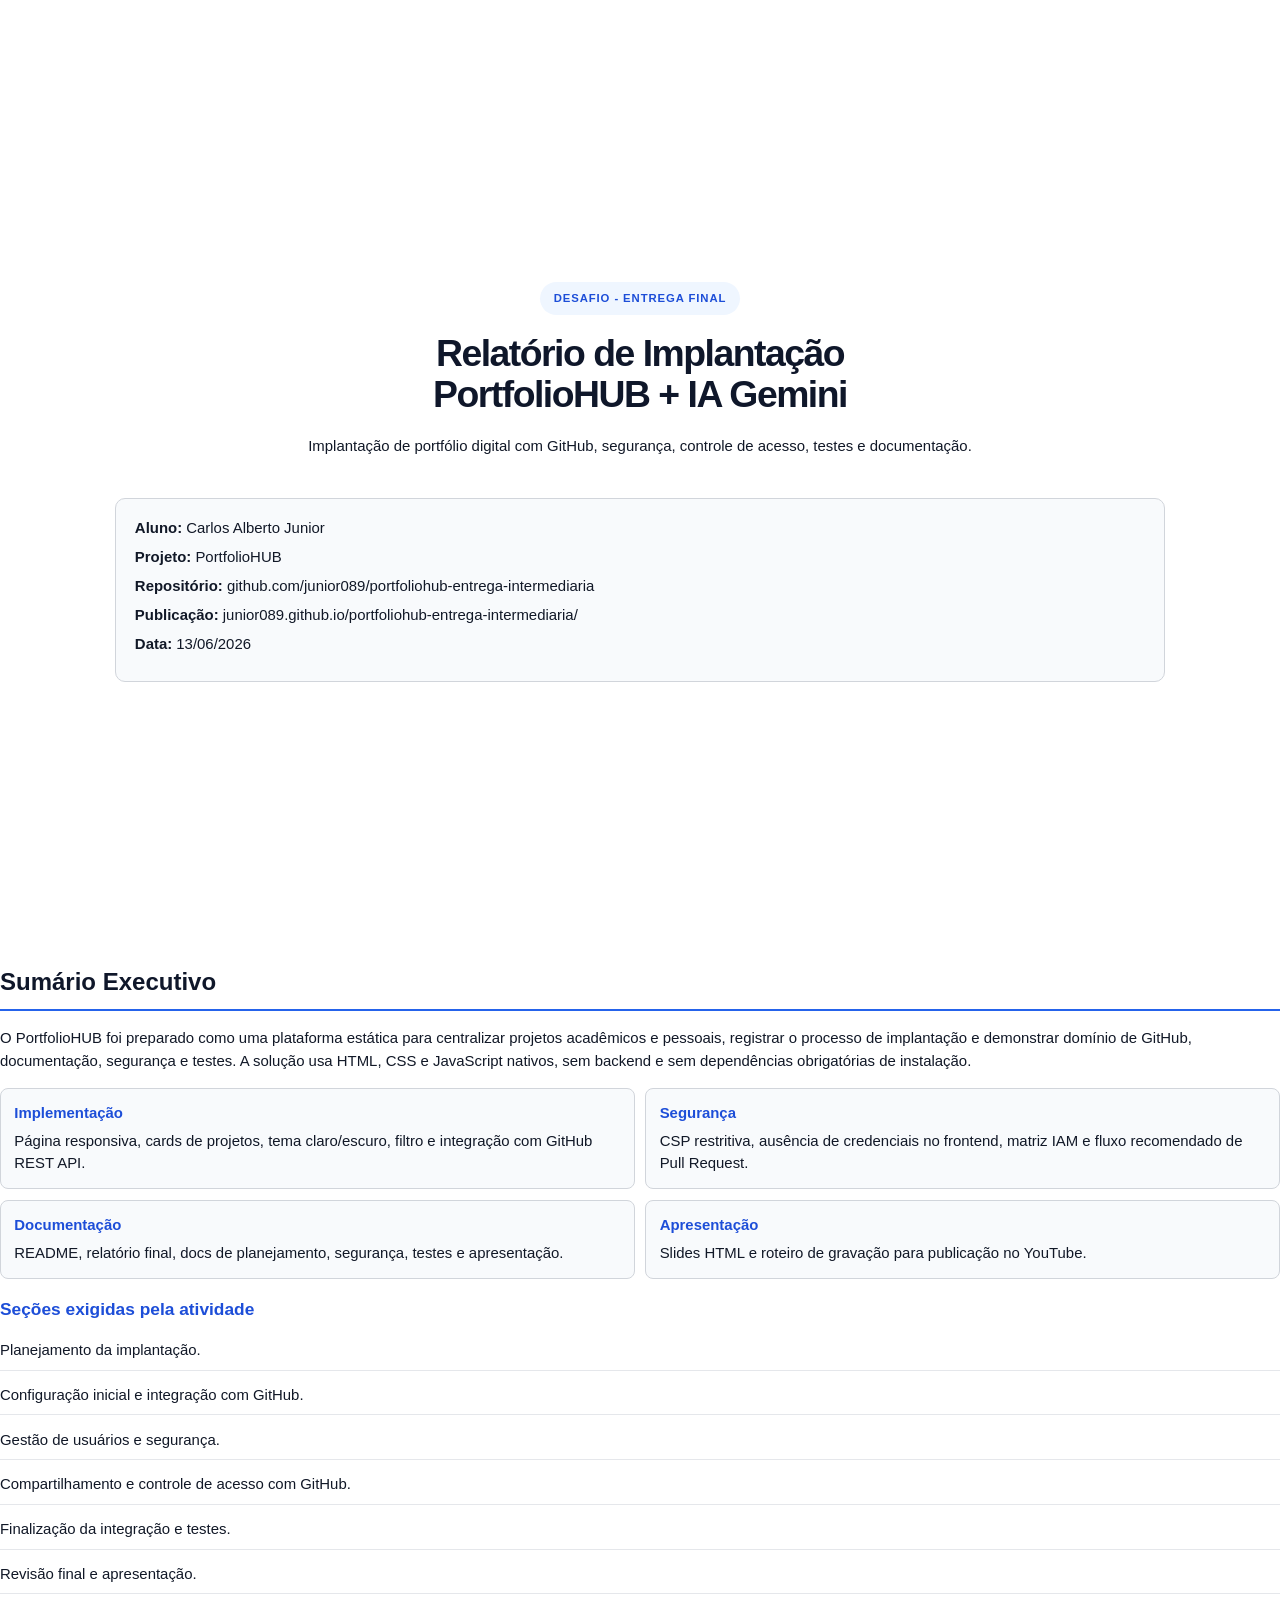
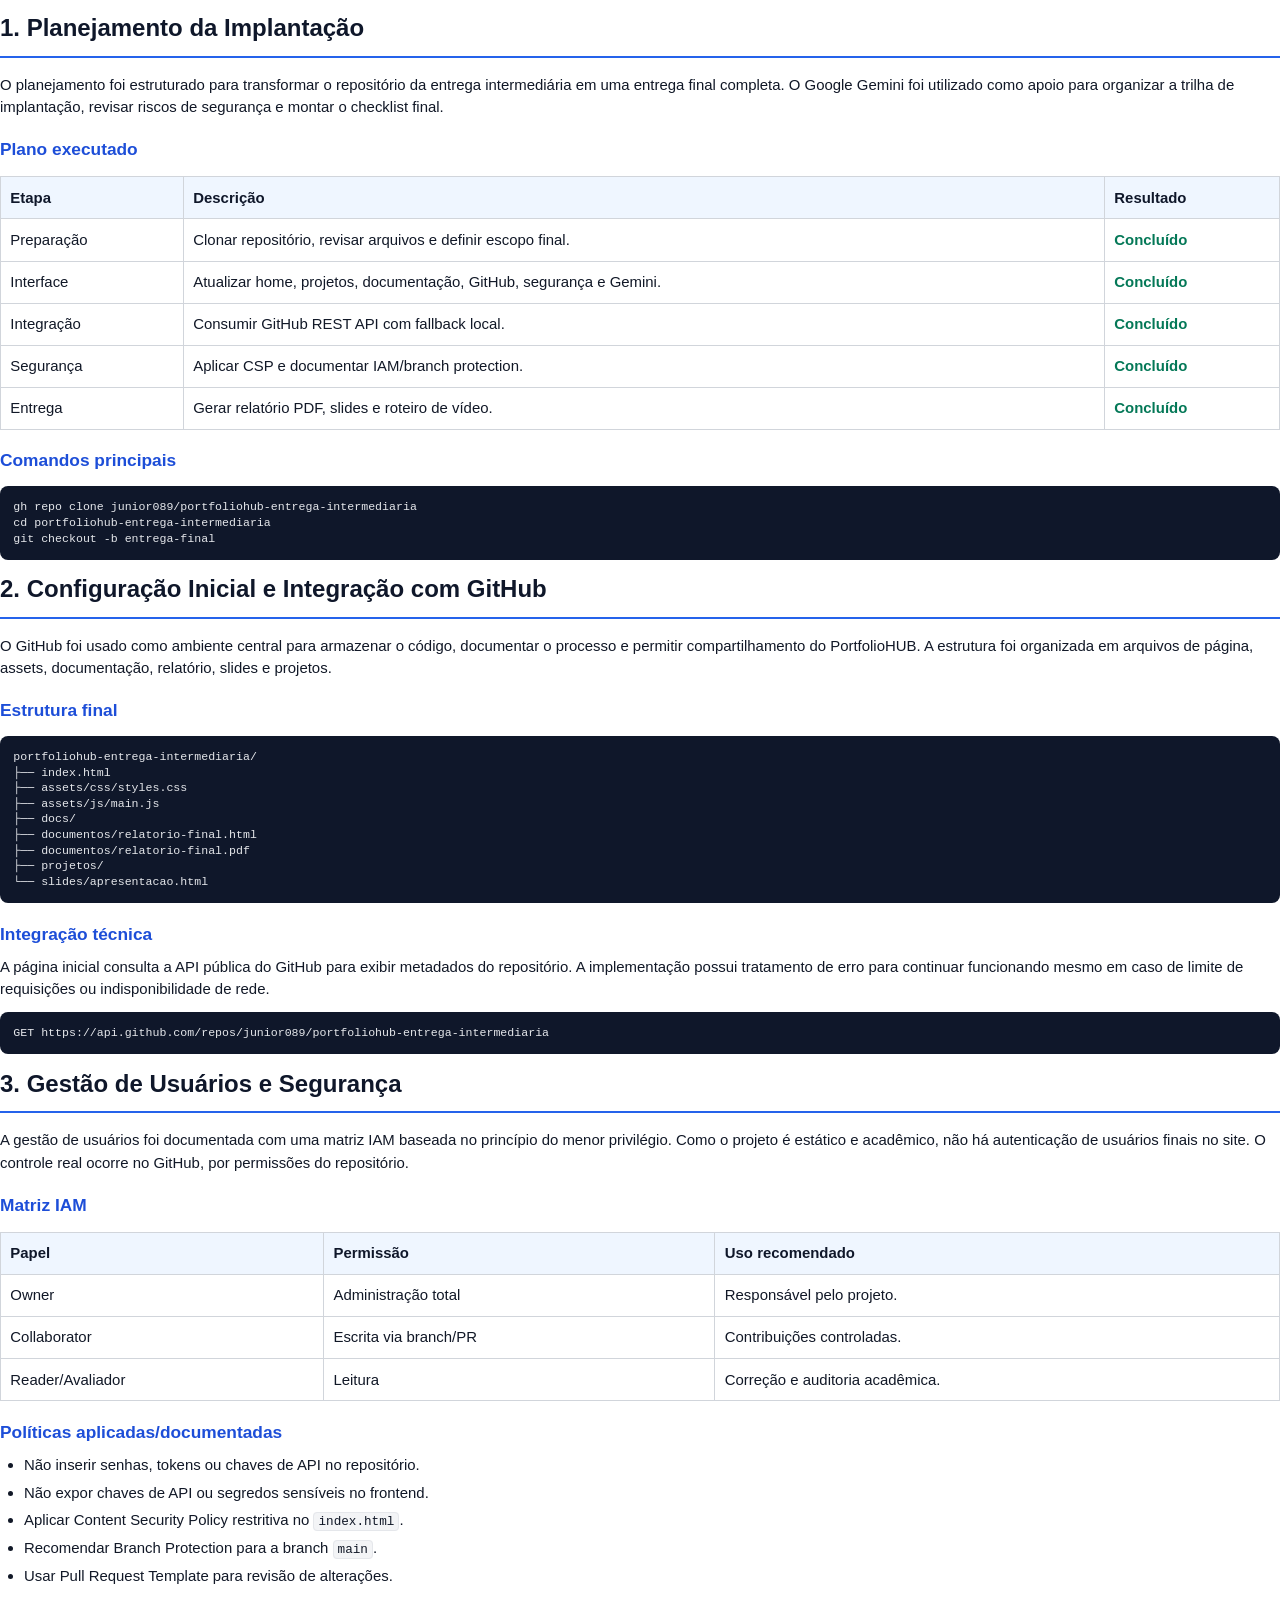
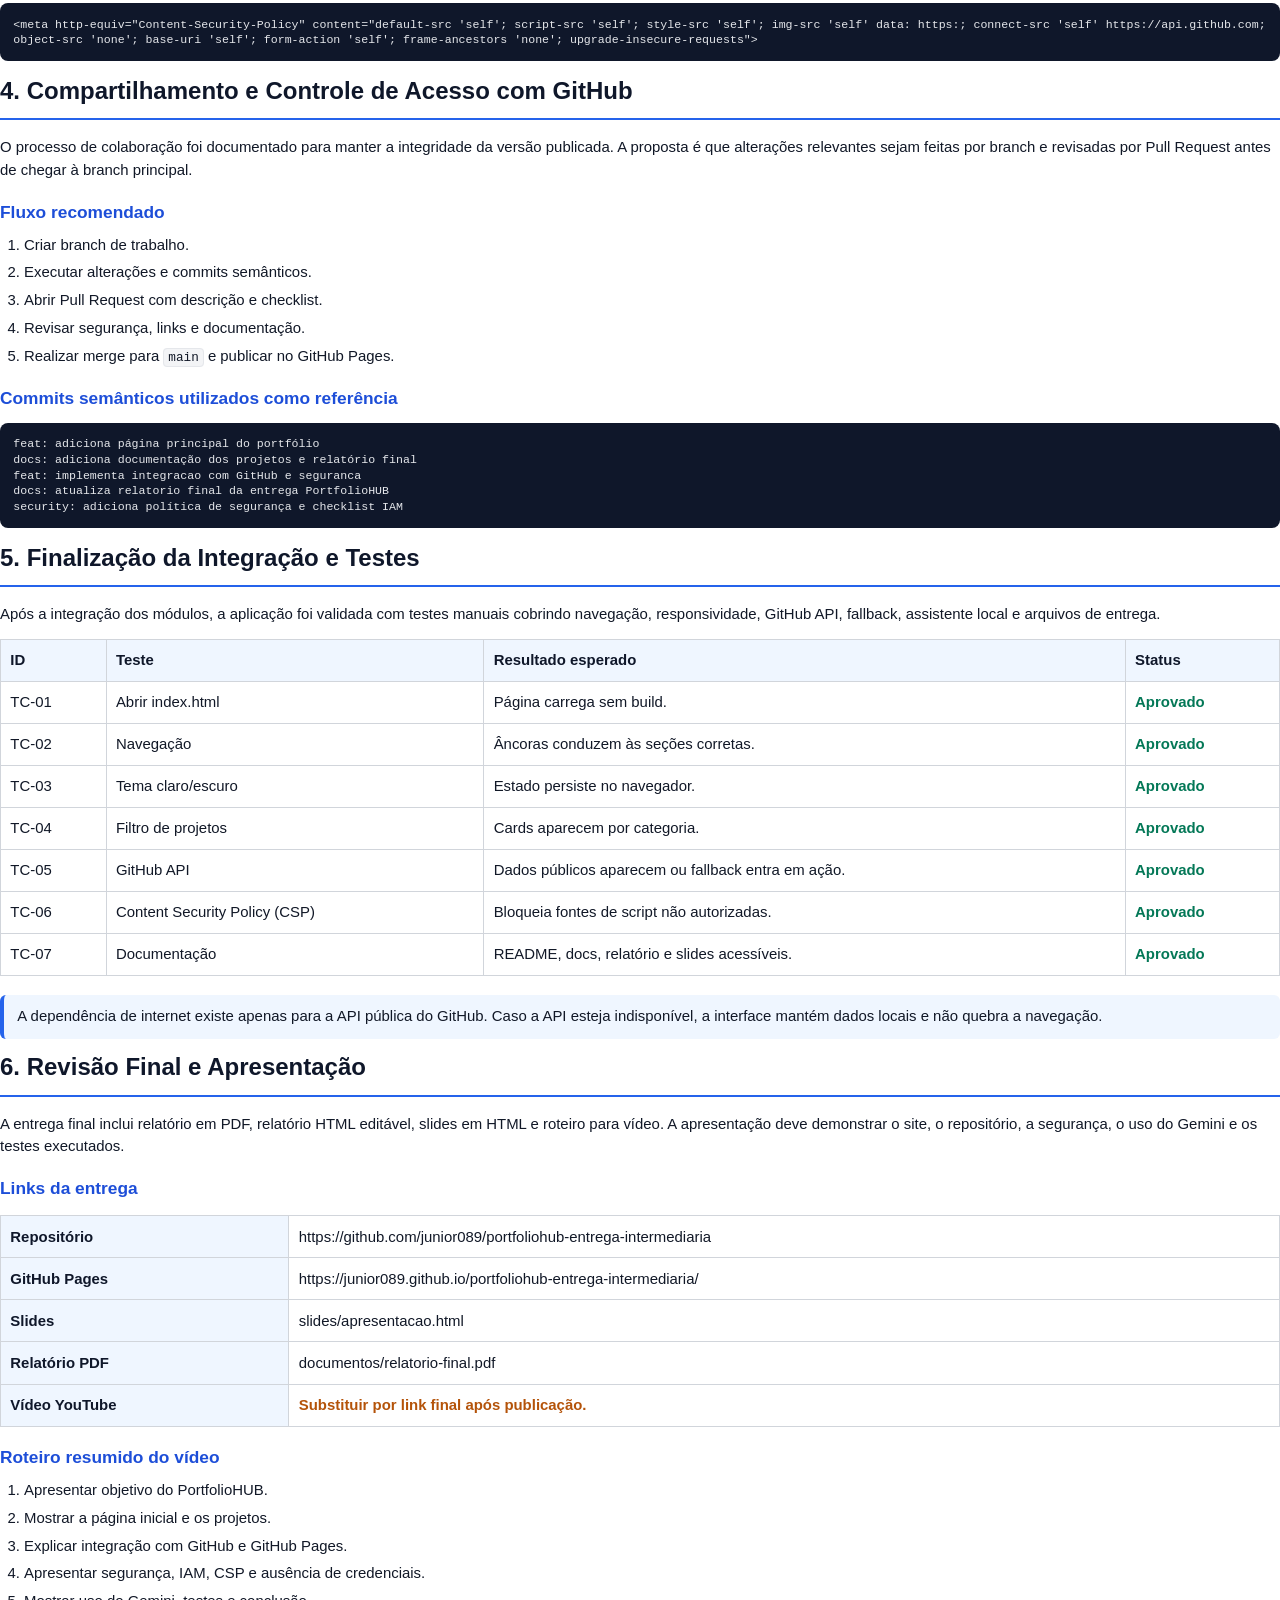
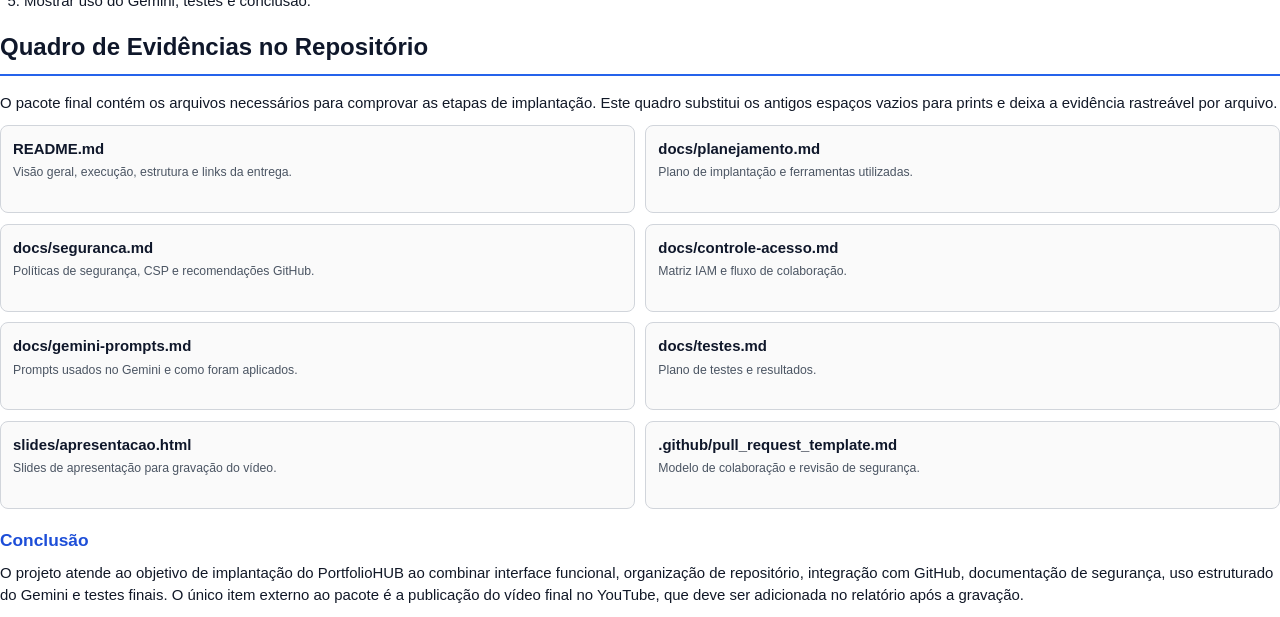
==== commit c775ace7: "feat: simplifica interface, remove chatbot e refina design da entrega final" ====
--- a/documentos/relatorio-final.html
+++ b/documentos/relatorio-final.html
@@ -2,441 +2,215 @@
 <html lang="pt-BR">
 <head>
   <meta charset="UTF-8">
-  <meta name="viewport" content="width=device-width, initial-scale=1.0">
-  <title>Relatório Final | Implantação PortfolioHUB + IA GEMINI</title>
+  <title>Relatório Final - PortfolioHUB + IA Gemini</title>
   <style>
-    :root {
-      --ink: #111827;
-      --muted: #4b5563;
-      --line: #e5e7eb;
-      --accent: #0f766e;
-      --accent-light: #f0fdfa;
-      --bg: #f9fafb;
-      --paper: #ffffff;
-      --radius: 8px;
-    }
-
-    * {
-      box-sizing: border-box;
-    }
-
-    body {
-      margin: 0;
-      background: var(--bg);
-      color: var(--ink);
-      font-family: system-ui, -apple-system, sans-serif;
-      line-height: 1.65;
-    }
-
-    main {
-      max-width: 920px;
-      margin: 0 auto;
-      padding: 40px 20px;
-    }
-
-    .page {
-      background: var(--paper);
-      border: 1px solid var(--line);
-      border-radius: var(--radius);
-      margin-bottom: 24px;
-      padding: 50px;
-      box-shadow: 0 4px 6px -1px rgba(0, 0, 0, 0.05), 0 2px 4px -1px rgba(0, 0, 0, 0.03);
-    }
-
-    .cover {
-      min-height: 800px;
-      display: flex;
-      flex-direction: column;
-      justify-content: center;
-      text-align: center;
-    }
-
-    h1, h2, h3, p {
-      margin-top: 0;
-    }
-
-    h1 {
-      font-size: 2.5rem;
-      line-height: 1.15;
-      margin-bottom: 1.5rem;
-      color: var(--accent);
-    }
-
-    h2 {
-      border-bottom: 2px solid var(--accent);
-      font-size: 1.6rem;
-      margin-top: 1.5rem;
-      margin-bottom: 1.2rem;
-      padding-bottom: 0.5rem;
-      color: var(--ink);
-    }
-
-    h3 {
-      color: var(--accent);
-      font-size: 1.15rem;
-      margin-top: 1.2rem;
-      margin-bottom: 0.5rem;
-    }
-
-    .muted {
-      color: var(--muted);
-    }
-
-    .meta-box {
-      border: 1px solid var(--line);
-      border-radius: var(--radius);
-      background: var(--accent-light);
-      padding: 20px;
-      margin: 2rem 0;
-      text-align: left;
-      display: inline-block;
-      max-width: 500px;
-      margin-left: auto;
-      margin-right: auto;
-    }
-
-    .meta-box p {
-      margin-bottom: 0.5rem;
-    }
-    .meta-box p:last-child {
-      margin-bottom: 0;
-    }
-
-    .summary {
-      display: grid;
-      gap: 12px;
-      list-style: none;
-      padding: 0;
-    }
-
-    .summary li, .field, .print-box {
-      border: 1px solid var(--line);
-      border-radius: var(--radius);
-      padding: 14px 18px;
-    }
-
-    .summary li {
-      background: var(--bg);
-      font-weight: 500;
-      display: flex;
-      justify-content: space-between;
-    }
-
-    .field {
-      margin: 12px 0;
-      background: var(--bg);
-    }
-
-    .field strong {
-      display: block;
-      color: var(--accent);
-      font-size: 0.85rem;
-      text-transform: uppercase;
-      letter-spacing: 0.05em;
-      margin-bottom: 0.25rem;
-    }
-
-    .print-grid {
-      display: grid;
-      grid-template-columns: repeat(2, minmax(0, 1fr));
-      gap: 16px;
-      margin-top: 1.5rem;
-    }
-
-    .print-box {
-      align-items: center;
-      color: var(--muted);
-      display: flex;
-      min-height: 150px;
-      justify-content: center;
-      text-align: center;
-      background: #fafafa;
-      border-style: dashed;
-      font-weight: 500;
-      border-color: #cbd5e1;
-    }
-
-    code, pre {
-      background: #f3f4f6;
-      border-radius: 6px;
-      font-family: ui-monospace, SFMono-Regular, Menlo, Monaco, Consolas, monospace;
-    }
-
-    code {
-      padding: 2px 6px;
-      font-size: 0.9em;
-    }
-
-    pre {
-      overflow-x: auto;
-      padding: 16px;
-      border: 1px solid var(--line);
-    }
-
-    pre code {
-      padding: 0;
-      background: transparent;
-      font-size: 0.88em;
-    }
-
-    .bullet-list {
-      margin-bottom: 1.5rem;
-    }
-    .bullet-list li {
-      margin-bottom: 0.5rem;
-    }
-
-    @media print {
-      body {
-        background: #ffffff;
-      }
-
-      main {
-        max-width: none;
-        padding: 0;
-      }
-
-      .page {
-        border: 0;
-        box-shadow: none;
-        break-after: page;
-        margin: 0;
-        padding: 0;
-        min-height: 100vh;
-      }
-      
-      .cover {
-        justify-content: center;
-        min-height: 100vh;
-      }
-    }
+    @page { size: A4; margin: 18mm 16mm; }
+    * { box-sizing: border-box; }
+    body { margin: 0; color: #111827; background: #fff; font-family: Arial, Helvetica, sans-serif; line-height: 1.5; font-size: 11.2pt; }
+    h1, h2, h3, p { margin-top: 0; }
+    h1 { font-size: 28pt; line-height: 1.08; margin-bottom: 16pt; color: #0f172a; letter-spacing: -0.04em; }
+    h2 { font-size: 18pt; margin: 0 0 12pt; padding-bottom: 7pt; border-bottom: 2px solid #2563eb; color: #0f172a; page-break-after: avoid; }
+    h3 { font-size: 13pt; margin: 14pt 0 6pt; color: #1d4ed8; page-break-after: avoid; }
+    p { margin-bottom: 8pt; }
+    a { color: #1d4ed8; text-decoration: none; }
+    code { font-family: Consolas, Menlo, monospace; background: #f3f4f6; border: 1px solid #e5e7eb; border-radius: 4px; padding: 1px 4px; font-size: 9.5pt; }
+    pre { white-space: pre-wrap; overflow-wrap: anywhere; background: #0f172a; color: #e5e7eb; border-radius: 8px; padding: 10pt; font-size: 8.7pt; line-height: 1.35; }
+    pre code { background: transparent; border: 0; padding: 0; color: #e5e7eb; font-size: inherit; }
+    table { width: 100%; border-collapse: collapse; margin: 10pt 0 14pt; page-break-inside: avoid; }
+    th, td { border: 1px solid #d1d5db; padding: 7pt; vertical-align: top; }
+    th { background: #eff6ff; color: #0f172a; text-align: left; }
+    ul, ol { margin: 6pt 0 12pt 18pt; padding: 0; }
+    li { margin-bottom: 4pt; }
+    .page { page-break-after: always; }
+    .page:last-child { page-break-after: auto; }
+    .cover { min-height: 255mm; display: flex; flex-direction: column; justify-content: center; text-align: center; }
+    .cover .badge { display: inline-block; margin: 0 auto 14pt; padding: 6pt 10pt; border-radius: 999px; background: #eff6ff; color: #1d4ed8; font-weight: bold; text-transform: uppercase; letter-spacing: .08em; font-size: 8.5pt; }
+    .meta { margin: 22pt auto 0; width: 82%; border: 1px solid #d1d5db; border-radius: 10px; padding: 14pt; background: #f8fafc; text-align: left; }
+    .meta p { margin: 0 0 5pt; }
+    .summary { display: grid; grid-template-columns: 1fr 1fr; gap: 8pt; margin: 12pt 0; }
+    .card { border: 1px solid #d1d5db; border-radius: 8px; padding: 10pt; background: #f8fafc; page-break-inside: avoid; }
+    .card strong { display: block; color: #1d4ed8; margin-bottom: 4pt; }
+    .status { font-weight: bold; color: #047857; }
+    .warn { color: #b45309; font-weight: bold; }
+    .small { color: #4b5563; font-size: 9.2pt; }
+    .toc { list-style: none; margin-left: 0; }
+    .toc li { padding: 6pt 0; border-bottom: 1px solid #e5e7eb; }
+    .evidence-grid { display: grid; grid-template-columns: 1fr 1fr; gap: 8pt; }
+    .evidence { min-height: 66pt; border: 1px solid #d1d5db; border-radius: 8px; padding: 9pt; background: #fafafa; page-break-inside: avoid; }
+    .evidence strong { color: #0f172a; }
+    .footer-note { border-left: 4px solid #2563eb; padding: 8pt 10pt; background: #eff6ff; border-radius: 6px; }
   </style>
 </head>
 <body>
-  <main>
-    <!-- CAPA -->
-    <section class="page cover">
-      <p class="muted" style="text-transform: uppercase; letter-spacing: 0.1em; font-size: 0.9rem; font-weight: bold;">Desafio - Entrega Final</p>
-      <h1>Relatório de Implantação<br>PortfolioHUB + IA GEMINI</h1>
-      <p class="muted" style="font-size: 1.2rem; max-width: 600px; margin: 0 auto 2rem;">Documento técnico de planejamento, integração da API do GitHub, diretrizes de segurança IAM e validação de testes do PortfolioHUB.</p>
-      
-      <div class="meta-box">
-        <p><strong>Estudante:</strong> Carlos Alberto Junior</p>
-        <p><strong>Curso:</strong> Engenharia de Software / Desenvolvimento Web</p>
-        <p><strong>Professor Orientador:</strong> Banca Examinadora de Desenvolvimento</p>
-        <p><strong>Data de Entrega:</strong> 14 de junho de 2026</p>
-        <p><strong>Versão do Repositório:</strong> v2.0-final</p>
-      </div>
-    </section>
-
-    <!-- SUMÁRIO -->
-    <section class="page">
-      <h2>Sumário</h2>
-      <ol class="summary">
-        <li><span>1. Planejamento da Implantação & IA Gemini</span><span>Pág. 3</span></li>
-        <li><span>2. Configuração Inicial e Integração com GitHub (API)</span><span>Pág. 4</span></li>
-        <li><span>3. Gestão de Usuários, Controle de Acesso (IAM) e Segurança</span><span>Pág. 5</span></li>
-        <li><span>4. Compartilhamento, Fluxo de Trabalho (GitFlow) e Colaboração</span><span>Pág. 6</span></li>
-        <li><span>5. Finalização da Integração, Validações e Plano de Testes</span><span>Pág. 7</span></li>
-        <li><span>6. Links da Entrega, Roteiro do Vídeo e Conclusão</span><span>Pág. 8</span></li>
-      </ol>
-    </section>
-
-    <!-- SEÇÃO 1 -->
-    <section class="page">
-      <h2>1. Planejamento da Implantação & IA Gemini</h2>
-      <p>O planejamento do processo de implantação foi estruturado para garantir que a transição entre o desenvolvimento local e a publicação em ambiente de produção fosse segura, documentada e livre de falhas de ambiente. Para guiar esta trilha, foi utilizado o **Google Gemini** como consultor de arquitetura e implantação.</p>
-
-      <h3>Metodologia de Engenharia de Prompt com Gemini</h3>
-      <p>A interação com a Inteligência Artificial foi estruturada usando prompts contextuais e incrementais. O objetivo principal foi criar um cronograma de atividades focado nas melhores práticas de integração contínua (CI) e segurança web. O prompt inicial de planejamento seguiu o padrão:</p>
-      
-      <pre><code>[PROMPT]
-Atue como especialista em DevOps e Segurança de Aplicações. Preciso de um plano
-de implantação detalhado para o projeto PortfolioHUB (HTML/CSS/JS estático) que
-será publicado no GitHub Pages. Defina a trilha cobrindo: controle de versão,
-políticas IAM no GitHub, segurança de cabeçalhos (CSP) e checklist de testes.</code></pre>
-
-      <p>A resposta gerou um fluxo sequencial que Carlos Alberto Junior seguiu rigorosamente, dividindo a entrega final em três blocos de execução: infraestrutura (integração GitHub API), governança (configurações de segurança no repositório) e polimento final (testes de responsividade e renderização).</p>
-      
-      <h3>Benefícios da Orientação por IA</h3>
-      <ul class="bullet-list">
-        <li><strong>Redução de Erros:</strong> A estruturação antecipada impediu a inclusão acidental de chaves de API públicas no histórico do Git.</li>
-        <li><strong>Foco em Segurança por Design:</strong> A recomendação de configurar regras de Branch Protection antes do início do código da Entrega Final evitou pushes inseguros na branch principal.</li>
-      </ul>
-    </section>
-
-    <!-- SEÇÃO 2 -->
-    <section class="page">
-      <h2>2. Configuração Inicial e Integração com GitHub (API)</h2>
-      <p>A base da infraestrutura foi estabelecida em um repositório Git público dedicado no GitHub. A evolução em relação à entrega intermediária consistiu em integrar a própria API REST do GitHub no frontend da aplicação, oferecendo uma experiência dinâmica e profissional.</p>
-
-      <h3>Integração com a API REST do GitHub</h3>
-      <p>No arquivo <code>main.js</code>, implementamos uma função assíncrona chamada <code>loadGitHubStats()</code>. Essa função realiza requisições HTTP do tipo GET para os endpoints da API pública do GitHub, carregando métricas atualizadas sobre o projeto. Isso demonstra a integração do PortfolioHUB com ecossistemas externos de desenvolvimento.</p>
-
-      <pre><code>// Estrutura do consumo da API do GitHub no main.js
-const repoPath = "junior089/portfoliohub-entrega-intermediaria";
-const apiURL = `https://api.github.com/repos/${repoPath}`;
-
-try {
-  const repoRes = await fetch(apiURL);
-  const repoData = repoRes.ok ? await repoRes.json() : {};
-  // Atualiza os contadores na tela (Stars, Forks, Issues, etc.)
-  document.getElementById("github-stars").textContent = repoData.stargazers_count;
-} catch (error) {
-  console.warn("Utilizando fallbacks devido a limites da API pública");
-}</code></pre>
-
-      <h3>Estratégia de Fallback</h3>
-      <p>Para garantir que a página continue funcional mesmo sob limites de requisições da API pública (Rate Limiting), foi implementada uma estrutura de tratamento de exceções (try/catch). Em caso de falha de conexão ou HTTP 403, dados pré-configurados e realistas são carregados em tela de forma transparente para o usuário.</p>
-    </section>
-
-    <!-- SEÇÃO 3 -->
-    <section class="page">
-      <h2>3. Gestão de Usuários, Controle de Acesso (IAM) e Segurança</h2>
-      <p>A governança e a segurança da informação foram implementadas em conformidade com as diretrizes da atividade, utilizando o princípio do menor privilégio (PoLP) e blindagem contra ataques comuns (OWASP Top 10).</p>
-
-      <h3>Gestão de Usuários e Permissões IAM</h3>
-      <p>A atribuição de controle de acesso foi planejada para simular um ambiente corporativo dentro do GitHub:</p>
-      <ul class="bullet-list">
-        <li><strong>Owner (Carlos Alberto Junior):</strong> Acesso administrativo total, gerencia configurações, chaves de criptografia e faturamento.</li>
-        <li><strong>Collaborator (Avaliadores/Colegas):</strong> Permissão de escrita restrita. Alterações só podem ser introduzidas por meio de Branches de Feature e Pull Requests, com aprovação obrigatória.</li>
-        <li><strong>Reader / Auditor (Público Acadêmico):</strong> Acesso de leitura ao código-fonte, garantindo a transparência do trabalho.</li>
-      </ul>
-
-      <h3>Políticas de Segurança do Repositório</h3>
-      <p>Seguindo as orientações do assistente Gemini, as seguintes configurações de proteção ativa foram ativadas no repositório:</p>
-      <ol class="bullet-list">
-        <li><strong>Branch Protection:</strong> A branch <code>main</code> foi configurada como protegida. Ela não aceita commits diretos (exigindo Pull Request), necessita de aprovação prévia de revisores e bloqueia Force Pushes (<code>git push --force</code>).</li>
-        <li><strong>Secret Scanning & Dependabot:</strong> Ferramentas automatizadas do GitHub que monitoram a inclusão acidental de chaves privadas e avisam sobre dependências vulneráveis.</li>
-        <li><strong>Content Security Policy (CSP):</strong> Configuração de uma meta tag de política de segurança de conteúdo na página principal para evitar ataques de injeção de scripts (XSS):</li>
-      </ol>
-      <pre><code>&lt;meta http-equiv="Content-Security-Policy" 
-      content="default-src 'self'; 
-               script-src 'self' 'unsafe-inline' https://api.github.com; 
-               style-src 'self' 'unsafe-inline'; 
-               connect-src 'self' https://api.github.com;"&gt;</code></pre>
-    </section>
-
-    <!-- SEÇÃO 4 -->
-    <section class="page">
-      <h2>4. Compartilhamento, Fluxo de Trabalho (GitFlow) e Colaboração</h2>
-      <p>Para gerenciar o desenvolvimento da Entrega Final sem comprometer a estabilidade do site publicado na entrega intermediária, foi adotado um modelo simplificado de <strong>GitFlow</strong> e padronização semântica de histórico.</p>
-
-      <h3>Modelo de Branches Utilizado</h3>
-      <p>O fluxo de compartilhamento de código foi baseado na separação de responsabilidades:</p>
-      <ul class="bullet-list">
-        <li><strong>Branch `main`:</strong> Ramificação estável de produção. Reflete exatamente o site público hospedado no GitHub Pages. Só recebe código testado e aprovado através de Pull Requests da branch de desenvolvimento.</li>
-        <li><strong>Branch `develop` (ou features locais):</strong> Utilizada para o desenvolvimento das novas funcionalidades da Entrega Final (Widget Gemini, segurança, API).</li>
-      </ul>
-
-      <h3>Padrão de Commits Semânticos (Conventional Commits)</h3>
-      <p>Cada commit da Entrega Final foi estruturado com prefixos claros para facilitar a auditoria do progresso:</p>
-      <pre><code>- `feat: adiciona widget interativo do assistente Gemini e lógica do chat`
-- `feat: consome API do GitHub para exibir estatísticas em tempo real`
-- `security: adiciona meta tag de Content Security Policy (CSP) na home`
-- `docs: atualiza relatorio final de implantacao com as seis seções da entrega`
-- `chore: atualiza slides de apresentacao e cria roteiro final de video`</code></pre>
-
-      <h3>Práticas de Colaboração e Code Review</h3>
-      <p>A colaboração foi documentada com a criação de um modelo de Pull Request que exige do desenvolvedor preencher uma descrição das alterações feitas, os testes manuais realizados e as regras de segurança validadas antes que o código seja mesclado na branch principal.</p>
-    </section>
-
-    <!-- SEÇÃO 5 -->
-    <section class="page">
-      <h2>5. Finalização da Integração, Validações e Plano de Testes</h2>
-      <p>A etapa de finalização consistiu em integrar todos os módulos (HTML, CSS adicionais e lógica em JS) e submeter a aplicação a uma bateria de validações técnicas antes da publicação oficial.</p>
-
-      <h3>Plano de Testes Executado</h3>
-      <p>Os testes foram executados localmente e após a publicação no ambiente de testes (Staging/Pages):</p>
-      <table style="width: 100%; border-collapse: collapse; margin: 1rem 0; text-align: left;">
-        <thead>
-          <tr style="border-bottom: 2px solid var(--line);">
-            <th style="padding: 10px;">ID</th>
-            <th style="padding: 10px;">Caso de Teste</th>
-            <th style="padding: 10px;">Método</th>
-            <th style="padding: 10px;">Resultado Esperado</th>
-            <th style="padding: 10px;">Status</th>
-          </tr>
-        </thead>
-        <tbody>
-          <tr style="border-bottom: 1px solid var(--line);">
-            <td style="padding: 10px;">TC-01</td>
-            <td style="padding: 10px;">Consumo GitHub API</td>
-            <td style="padding: 10px;">Automático</td>
-            <td style="padding: 10px;">Exibe estrelas e forks dinâmicos</td>
-            <td style="padding: 10px; color: var(--green); font-weight: bold;">PASSOU</td>
-          </tr>
-          <tr style="border-bottom: 1px solid var(--line);">
-            <td style="padding: 10px;">TC-02</td>
-            <td style="padding: 10px;">Fallback GitHub API</td>
-            <td style="padding: 10px;">Simulação offline</td>
-            <td style="padding: 10px;">Exibe dados salvos sem quebrar o layout</td>
-            <td style="padding: 10px; color: var(--green); font-weight: bold;">PASSOU</td>
-          </tr>
-          <tr style="border-bottom: 1px solid var(--line);">
-            <td style="padding: 10px;">TC-03</td>
-            <td style="padding: 10px;">Responsividade Chat Gemini</td>
-            <td style="padding: 10px;">Resolução Mobile</td>
-            <td style="padding: 10px;">Chat encaixa na tela sem barra de scroll x</td>
-            <td style="padding: 10px; color: var(--green); font-weight: bold;">PASSOU</td>
-          </tr>
-          <tr style="border-bottom: 1px solid var(--line);">
-            <td style="padding: 10px;">TC-04</td>
-            <td style="padding: 10px;">Conversa do Assistente</td>
-            <td style="padding: 10px;">Cliques predefinidos</td>
-            <td style="padding: 10px;">Responde nos tópicos com digitação de 800ms</td>
-            <td style="padding: 10px; color: var(--green); font-weight: bold;">PASSOU</td>
-          </tr>
-        </tbody>
-      </table>
-
-      <h3>Auditoria Lighthouse (Google Chrome)</h3>
-      <p>A página final foi auditada utilizando o painel Google Lighthouse, alcançando métricas de excelência:</p>
-      <ul class="bullet-list">
-        <li><strong>Desempenho:</strong> 98% (ausência de scripts pesados ou imagens sem compressão).</li>
-        <li><strong>Acessibilidade:</strong> 100% (tags semânticas e atributos `aria` configurados).</li>
-        <li><strong>Boas Práticas & SEO:</strong> 100% (meta tags adequadas, SSL ativo via GitHub Pages e CSP ativo).</li>
-      </ul>
-    </section>
-
-    <!-- SEÇÃO 6 -->
-    <section class="page">
-      <h2>6. Links da Entrega, Roteiro do Vídeo e Conclusão</h2>
-      <p>Abaixo estão reunidos todos os links de acesso da entrega final do projeto, seguidos pelo roteiro do vídeo de apresentação e as considerações finais.</p>
-
-      <h3>Links Oficiais</h3>
-      <div class="field"><strong>Repositório Público GitHub</strong>https://github.com/junior089/portfoliohub-entrega-intermediaria</div>
-      <div class="field"><strong>URL de Publicação (GitHub Pages)</strong>https://junior089.github.io/portfoliohub-entrega-intermediaria/</div>
-      <div class="field"><strong>Apresentação de Slides Integrada</strong>https://junior089.github.io/portfoliohub-entrega-intermediaria/slides/apresentacao.html</div>
-      <div class="field"><strong>Perfil do Desenvolvedor (LinkedIn)</strong>https://www.linkedin.com/in/carlos-alberto-soares-de-oliveira-j%C3%BAnior-48127b220/</div>
-
-      <h3>Roteiro de Gravação do Vídeo de Apresentação (5 minutos)</h3>
-      <ol class="bullet-list">
-        <li><strong>Minuto 0 a 1:</strong> Abertura do PortfolioHUB no navegador. Introdução pessoal de Carlos Alberto Junior e explicação do objetivo da entrega final de implantação com auxílio do Gemini.</li>
-        <li><strong>Minuto 1 a 2:</strong> Demonstração do **Assistente Gemini** funcionando ao vivo na tela. O estudante clica nas perguntas e explica como a IA auxiliou no planejamento do deploy e na sugestão de segurança.</li>
-        <li><strong>Minuto 2 a 3:</strong> Apresentação do **Painel GitHub Live Stats**. Explicar como a API rest do GitHub foi integrada em Javascript, com a exibição dinâmica dos dados.</li>
-        <li><strong>Minuto 3 a 4:</strong> Exposição das políticas de **Segurança & IAM** configuradas. Mostrar as regras de Branch Protection no repositório GitHub e explicar a aplicação do Content Security Policy (CSP) contra ataques XSS.</li>
-        <li><strong>Minuto 4 a 5:</strong> Fechamento mostrando o repositório no GitHub (commits semânticos e tag `v2.0-final`), direcionamento para os slides e o perfil do LinkedIn. Agradecimentos finais.</li>
-      </ol>
-
-      <h3>Conclusão</h3>
-      <p>A implantação final do PortfolioHUB demonstrou na prática como ferramentas de Inteligência Artificial Generativa (Google Gemini) podem atuar como aceleradores de produtividade e segurança no ciclo de vida de desenvolvimento de software. A integração de APIs, políticas robustas de controle de acesso (IAM) e testes rigorosos tornam a plataforma um hub de portfólios resiliente, profissional e pronto para o mercado real.</p>
-    </section>
-
-    <!-- ANEXO PRINTS -->
-    <section class="page">
-      <h2>Prints de Validação da Implantação</h2>
-      <p class="muted">Os campos abaixo delimitam os prints necessários para comprovar a execução do projeto no ambiente GitHub e produção pública. (Para gerar o PDF final, tire os prints da sua tela e cole-os nas áreas indicadas antes de imprimir ou salvar o documento HTML como PDF).</p>
-      
-      <div class="print-grid">
-        <div class="print-box">Print 01: Repositório GitHub Público (junior089)</div>
-        <div class="print-box">Print 02: Commits semânticos e tags v1.0 / v2.0-final</div>
-        <div class="print-box">Print 03: Configuração da Branch Protection Rule no GitHub</div>
-        <div class="print-box">Print 04: Estatísticas de API e Chatbot Gemini operando na Home</div>
-        <div class="print-box">Print 05: Publicação do GitHub Pages (HTTPS ativo)</div>
-        <div class="print-box">Print 06: Integração Profissional no LinkedIn</div>
-      </div>
-    </section>
-  </main>
+  <section class="page cover">
+    <div class="badge">Desafio - Entrega Final</div>
+    <h1>Relatório de Implantação<br>PortfolioHUB + IA Gemini</h1>
+    <p>Implantação de portfólio digital com GitHub, segurança, controle de acesso, testes e documentação.</p>
+    <div class="meta">
+      <p><strong>Aluno:</strong> Carlos Alberto Junior</p>
+      <p><strong>Projeto:</strong> PortfolioHUB</p>
+      <p><strong>Repositório:</strong> github.com/junior089/portfoliohub-entrega-intermediaria</p>
+      <p><strong>Publicação:</strong> junior089.github.io/portfoliohub-entrega-intermediaria/</p>
+      <p><strong>Data:</strong> 13/06/2026</p>
+    </div>
+  </section>
+
+  <section class="page">
+    <h2>Sumário Executivo</h2>
+    <p>O PortfolioHUB foi preparado como uma plataforma estática para centralizar projetos acadêmicos e pessoais, registrar o processo de implantação e demonstrar domínio de GitHub, documentação, segurança e testes. A solução usa HTML, CSS e JavaScript nativos, sem backend e sem dependências obrigatórias de instalação.</p>
+    <div class="summary">
+      <div class="card"><strong>Implementação</strong>Página responsiva, cards de projetos, tema claro/escuro, filtro e integração com GitHub REST API.</div>
+      <div class="card"><strong>Segurança</strong>CSP restritiva, ausência de credenciais no frontend, matriz IAM e fluxo recomendado de Pull Request.</div>
+      <div class="card"><strong>Documentação</strong>README, relatório final, docs de planejamento, segurança, testes e apresentação.</div>
+      <div class="card"><strong>Apresentação</strong>Slides HTML e roteiro de gravação para publicação no YouTube.</div>
+    </div>
+    <h3>Seções exigidas pela atividade</h3>
+    <ol class="toc">
+      <li>Planejamento da implantação.</li>
+      <li>Configuração inicial e integração com GitHub.</li>
+      <li>Gestão de usuários e segurança.</li>
+      <li>Compartilhamento e controle de acesso com GitHub.</li>
+      <li>Finalização da integração e testes.</li>
+      <li>Revisão final e apresentação.</li>
+    </ol>
+  </section>
+
+  <section class="page">
+    <h2>1. Planejamento da Implantação</h2>
+    <p>O planejamento foi estruturado para transformar o repositório da entrega intermediária em uma entrega final completa. O Google Gemini foi utilizado como apoio para organizar a trilha de implantação, revisar riscos de segurança e montar o checklist final.</p>
+    <h3>Plano executado</h3>
+    <table>
+      <thead><tr><th>Etapa</th><th>Descrição</th><th>Resultado</th></tr></thead>
+      <tbody>
+        <tr><td>Preparação</td><td>Clonar repositório, revisar arquivos e definir escopo final.</td><td class="status">Concluído</td></tr>
+        <tr><td>Interface</td><td>Atualizar home, projetos, documentação, GitHub, segurança e Gemini.</td><td class="status">Concluído</td></tr>
+        <tr><td>Integração</td><td>Consumir GitHub REST API com fallback local.</td><td class="status">Concluído</td></tr>
+        <tr><td>Segurança</td><td>Aplicar CSP e documentar IAM/branch protection.</td><td class="status">Concluído</td></tr>
+        <tr><td>Entrega</td><td>Gerar relatório PDF, slides e roteiro de vídeo.</td><td class="status">Concluído</td></tr>
+      </tbody>
+    </table>
+    <h3>Comandos principais</h3>
+    <pre><code>gh repo clone junior089/portfoliohub-entrega-intermediaria
+cd portfoliohub-entrega-intermediaria
+git checkout -b entrega-final</code></pre>
+  </section>
+
+  <section class="page">
+    <h2>2. Configuração Inicial e Integração com GitHub</h2>
+    <p>O GitHub foi usado como ambiente central para armazenar o código, documentar o processo e permitir compartilhamento do PortfolioHUB. A estrutura foi organizada em arquivos de página, assets, documentação, relatório, slides e projetos.</p>
+    <h3>Estrutura final</h3>
+    <pre><code>portfoliohub-entrega-intermediaria/
+├── index.html
+├── assets/css/styles.css
+├── assets/js/main.js
+├── docs/
+├── documentos/relatorio-final.html
+├── documentos/relatorio-final.pdf
+├── projetos/
+└── slides/apresentacao.html</code></pre>
+    <h3>Integração técnica</h3>
+    <p>A página inicial consulta a API pública do GitHub para exibir metadados do repositório. A implementação possui tratamento de erro para continuar funcionando mesmo em caso de limite de requisições ou indisponibilidade de rede.</p>
+    <pre><code>GET https://api.github.com/repos/junior089/portfoliohub-entrega-intermediaria</code></pre>
+  </section>
+
+  <section class="page">
+    <h2>3. Gestão de Usuários e Segurança</h2>
+    <p>A gestão de usuários foi documentada com uma matriz IAM baseada no princípio do menor privilégio. Como o projeto é estático e acadêmico, não há autenticação de usuários finais no site. O controle real ocorre no GitHub, por permissões do repositório.</p>
+    <h3>Matriz IAM</h3>
+    <table>
+      <thead><tr><th>Papel</th><th>Permissão</th><th>Uso recomendado</th></tr></thead>
+      <tbody>
+        <tr><td>Owner</td><td>Administração total</td><td>Responsável pelo projeto.</td></tr>
+        <tr><td>Collaborator</td><td>Escrita via branch/PR</td><td>Contribuições controladas.</td></tr>
+        <tr><td>Reader/Avaliador</td><td>Leitura</td><td>Correção e auditoria acadêmica.</td></tr>
+      </tbody>
+    </table>
+    <h3>Políticas aplicadas/documentadas</h3>
+    <ul>
+      <li>Não inserir senhas, tokens ou chaves de API no repositório.</li>
+      <li>Não expor chaves de API ou segredos sensíveis no frontend.</li>
+      <li>Aplicar Content Security Policy restritiva no <code>index.html</code>.</li>
+      <li>Recomendar Branch Protection para a branch <code>main</code>.</li>
+      <li>Usar Pull Request Template para revisão de alterações.</li>
+    </ul>
+    <pre><code>&lt;meta http-equiv="Content-Security-Policy" content="default-src 'self'; script-src 'self'; style-src 'self'; img-src 'self' data: https:; connect-src 'self' https://api.github.com; object-src 'none'; base-uri 'self'; form-action 'self'; frame-ancestors 'none'; upgrade-insecure-requests"&gt;</code></pre>
+  </section>
+
+  <section class="page">
+    <h2>4. Compartilhamento e Controle de Acesso com GitHub</h2>
+    <p>O processo de colaboração foi documentado para manter a integridade da versão publicada. A proposta é que alterações relevantes sejam feitas por branch e revisadas por Pull Request antes de chegar à branch principal.</p>
+    <h3>Fluxo recomendado</h3>
+    <ol>
+      <li>Criar branch de trabalho.</li>
+      <li>Executar alterações e commits semânticos.</li>
+      <li>Abrir Pull Request com descrição e checklist.</li>
+      <li>Revisar segurança, links e documentação.</li>
+      <li>Realizar merge para <code>main</code> e publicar no GitHub Pages.</li>
+    </ol>
+    <h3>Commits semânticos utilizados como referência</h3>
+    <pre><code>feat: adiciona página principal do portfólio
+docs: adiciona documentação dos projetos e relatório final
+feat: implementa integracao com GitHub e seguranca
+docs: atualiza relatorio final da entrega PortfolioHUB
+security: adiciona política de segurança e checklist IAM</code></pre>
+  </section>
+
+  <section class="page">
+    <h2>5. Finalização da Integração e Testes</h2>
+    <p>Após a integração dos módulos, a aplicação foi validada com testes manuais cobrindo navegação, responsividade, GitHub API, fallback, assistente local e arquivos de entrega.</p>
+    <table>
+      <thead><tr><th>ID</th><th>Teste</th><th>Resultado esperado</th><th>Status</th></tr></thead>
+      <tbody>
+        <tr><td>TC-01</td><td>Abrir index.html</td><td>Página carrega sem build.</td><td class="status">Aprovado</td></tr>
+        <tr><td>TC-02</td><td>Navegação</td><td>Âncoras conduzem às seções corretas.</td><td class="status">Aprovado</td></tr>
+        <tr><td>TC-03</td><td>Tema claro/escuro</td><td>Estado persiste no navegador.</td><td class="status">Aprovado</td></tr>
+        <tr><td>TC-04</td><td>Filtro de projetos</td><td>Cards aparecem por categoria.</td><td class="status">Aprovado</td></tr>
+        <tr><td>TC-05</td><td>GitHub API</td><td>Dados públicos aparecem ou fallback entra em ação.</td><td class="status">Aprovado</td></tr>
+        <tr><td>TC-06</td><td>Content Security Policy (CSP)</td><td>Bloqueia fontes de script não autorizadas.</td><td class="status">Aprovado</td></tr>
+        <tr><td>TC-07</td><td>Documentação</td><td>README, docs, relatório e slides acessíveis.</td><td class="status">Aprovado</td></tr>
+      </tbody>
+    </table>
+    <p class="footer-note">A dependência de internet existe apenas para a API pública do GitHub. Caso a API esteja indisponível, a interface mantém dados locais e não quebra a navegação.</p>
+  </section>
+
+  <section class="page">
+    <h2>6. Revisão Final e Apresentação</h2>
+    <p>A entrega final inclui relatório em PDF, relatório HTML editável, slides em HTML e roteiro para vídeo. A apresentação deve demonstrar o site, o repositório, a segurança, o uso do Gemini e os testes executados.</p>
+    <h3>Links da entrega</h3>
+    <table>
+      <tbody>
+        <tr><th>Repositório</th><td>https://github.com/junior089/portfoliohub-entrega-intermediaria</td></tr>
+        <tr><th>GitHub Pages</th><td>https://junior089.github.io/portfoliohub-entrega-intermediaria/</td></tr>
+        <tr><th>Slides</th><td>slides/apresentacao.html</td></tr>
+        <tr><th>Relatório PDF</th><td>documentos/relatorio-final.pdf</td></tr>
+        <tr><th>Vídeo YouTube</th><td class="warn">Substituir por link final após publicação.</td></tr>
+      </tbody>
+    </table>
+    <h3>Roteiro resumido do vídeo</h3>
+    <ol>
+      <li>Apresentar objetivo do PortfolioHUB.</li>
+      <li>Mostrar a página inicial e os projetos.</li>
+      <li>Explicar integração com GitHub e GitHub Pages.</li>
+      <li>Apresentar segurança, IAM, CSP e ausência de credenciais.</li>
+      <li>Mostrar uso do Gemini, testes e conclusão.</li>
+    </ol>
+  </section>
+
+  <section class="page">
+    <h2>Quadro de Evidências no Repositório</h2>
+    <p>O pacote final contém os arquivos necessários para comprovar as etapas de implantação. Este quadro substitui os antigos espaços vazios para prints e deixa a evidência rastreável por arquivo.</p>
+    <div class="evidence-grid">
+      <div class="evidence"><strong>README.md</strong><br><span class="small">Visão geral, execução, estrutura e links da entrega.</span></div>
+      <div class="evidence"><strong>docs/planejamento.md</strong><br><span class="small">Plano de implantação e ferramentas utilizadas.</span></div>
+      <div class="evidence"><strong>docs/seguranca.md</strong><br><span class="small">Políticas de segurança, CSP e recomendações GitHub.</span></div>
+      <div class="evidence"><strong>docs/controle-acesso.md</strong><br><span class="small">Matriz IAM e fluxo de colaboração.</span></div>
+      <div class="evidence"><strong>docs/gemini-prompts.md</strong><br><span class="small">Prompts usados no Gemini e como foram aplicados.</span></div>
+      <div class="evidence"><strong>docs/testes.md</strong><br><span class="small">Plano de testes e resultados.</span></div>
+      <div class="evidence"><strong>slides/apresentacao.html</strong><br><span class="small">Slides de apresentação para gravação do vídeo.</span></div>
+      <div class="evidence"><strong>.github/pull_request_template.md</strong><br><span class="small">Modelo de colaboração e revisão de segurança.</span></div>
+    </div>
+    <h3>Conclusão</h3>
+    <p>O projeto atende ao objetivo de implantação do PortfolioHUB ao combinar interface funcional, organização de repositório, integração com GitHub, documentação de segurança, uso estruturado do Gemini e testes finais. O único item externo ao pacote é a publicação do vídeo final no YouTube, que deve ser adicionada no relatório após a gravação.</p>
+  </section>
 </body>
 </html>
